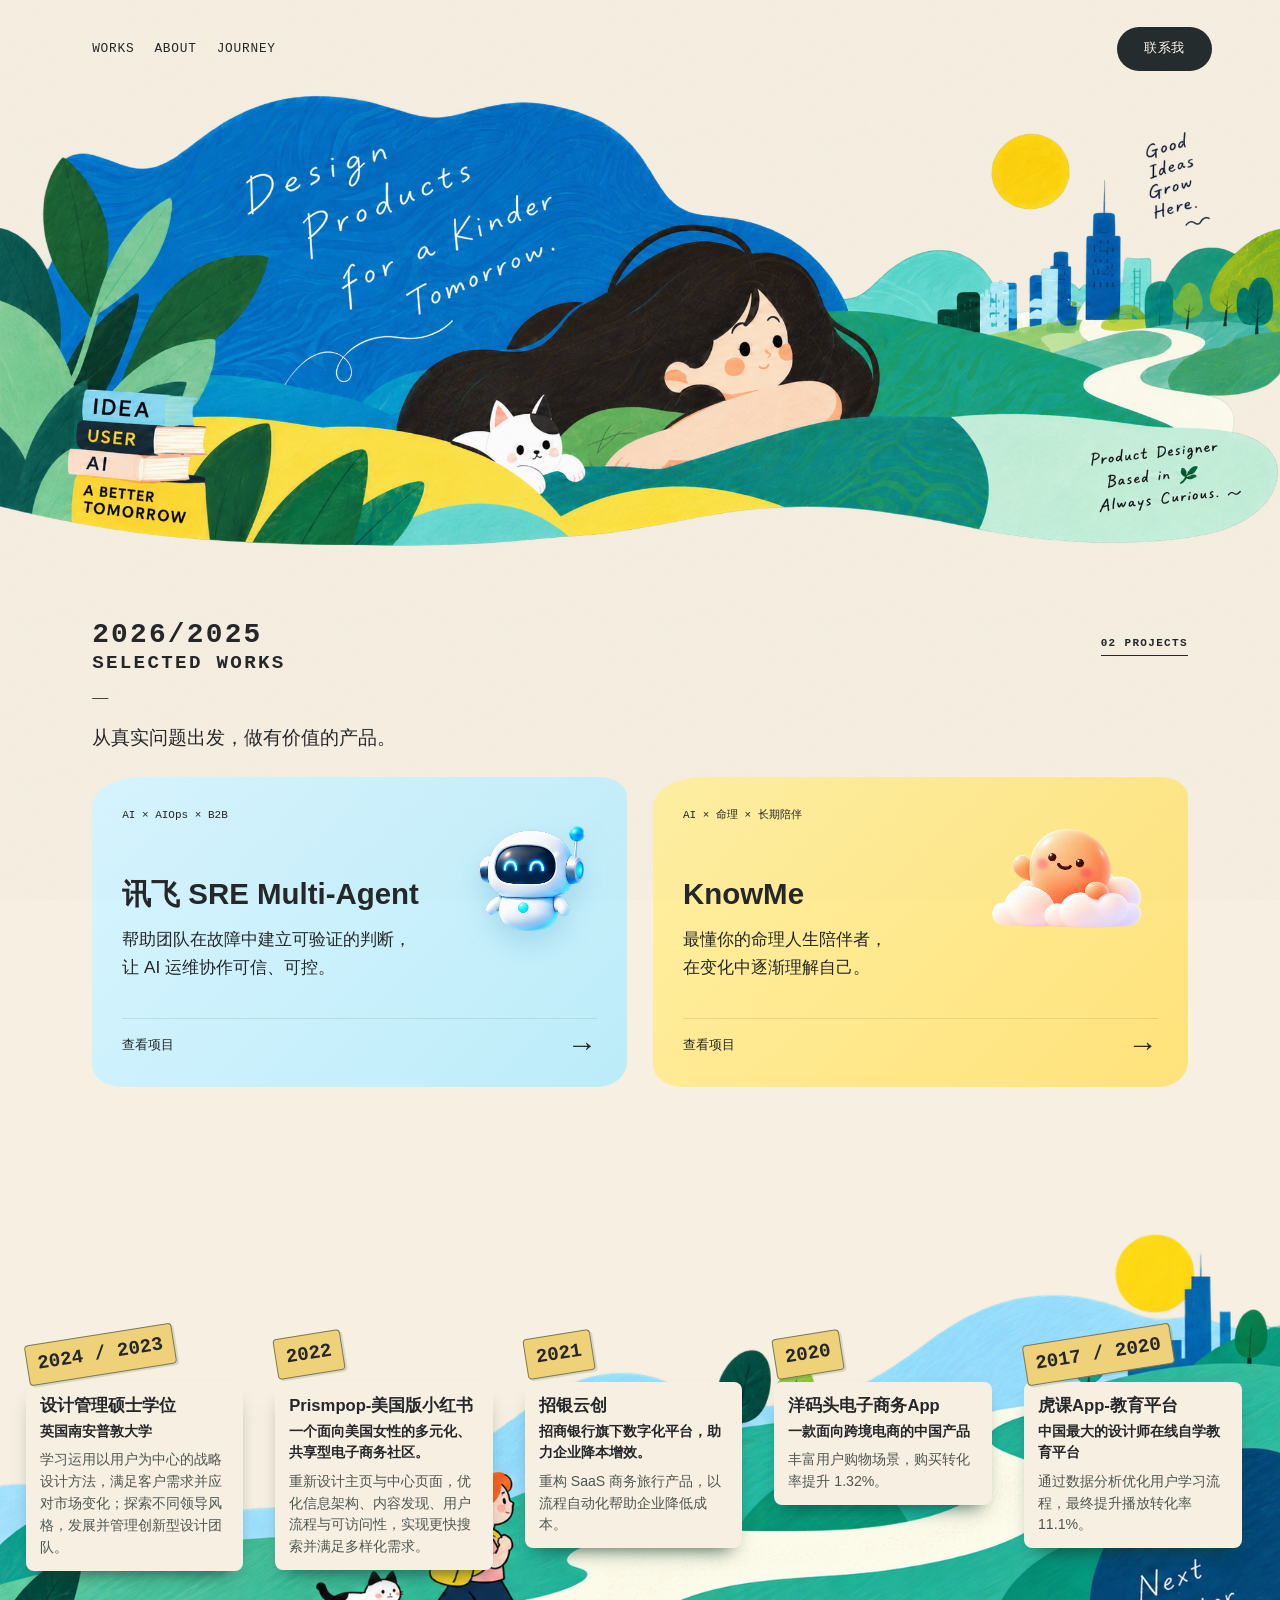
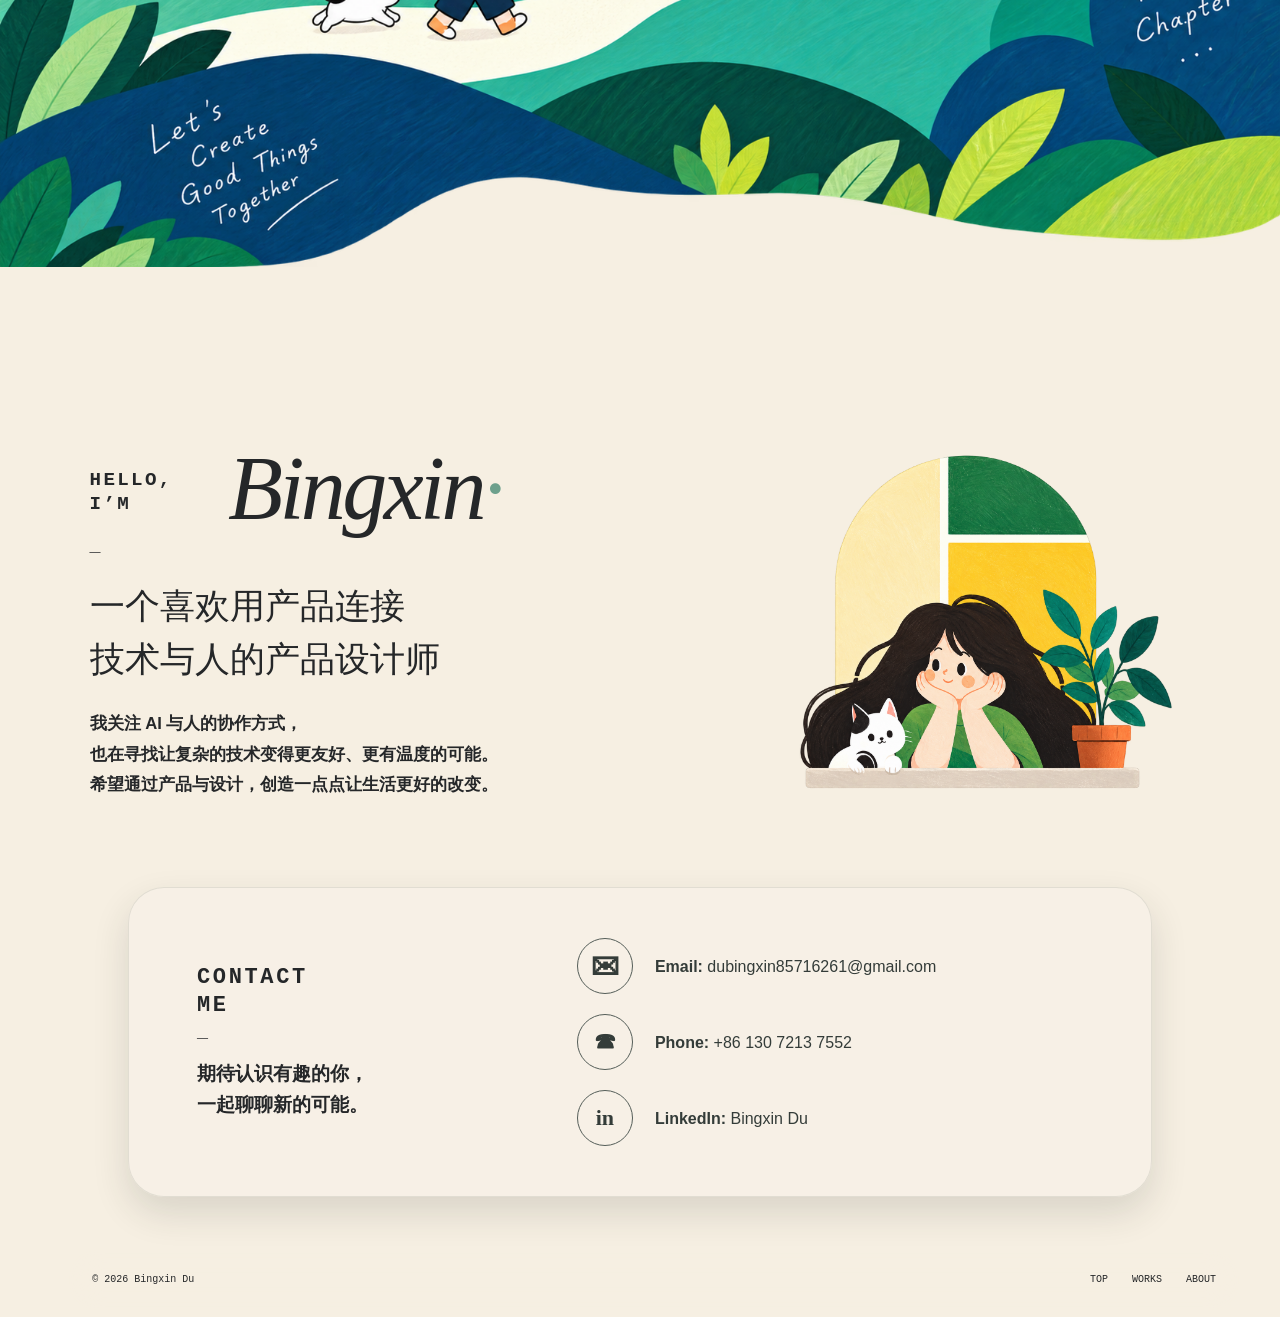
==== index.html @ 1fa74dc4 "Publish Bingxin portfolio" ====
<!doctype html>
<html lang="zh-CN">
<head>
  <meta charset="UTF-8">
  <meta name="viewport" content="width=device-width, initial-scale=1.0">
  <meta name="theme-color" content="#f6efe2">
  <meta name="description" content="AI 产品经理作品集：SRE Multi-Agent 与 KnowMe">
  <title>Bingxin Du · 产品设计作品集</title>
  <link rel="icon" href="./shared/assets/favicon.svg" type="image/svg+xml">
  <link rel="stylesheet" href="./shared/portfolio.css?v=20260916-1">
  <link rel="stylesheet" href="./shared/illustrated.css?v=52">
  <link rel="stylesheet" href="./shared/polish.css?v=1">
</head>
<body>
  <a class="skip-link" href="#works">跳转到作品</a>
  <main class="illustrated-site" id="top">
    <section class="landing-hero" aria-label="Design products for a kinder tomorrow">
      <h1 class="visually-hidden">Bingxin Du · 产品设计作品集</h1>
      <img class="hero-art" src="./shared/assets/yu/01_hero/hero-art-static.png" alt="女孩与猫望向绿色山丘和远方城市，Design Products for a Kinder Tomorrow。" width="2079" height="756" fetchpriority="high">
      <nav class="hero-nav" aria-label="主导航"><a href="#works">WORKS</a><a href="#about">ABOUT</a><a href="#journey">JOURNEY</a><a class="contact-pill" href="#contact">联系我</a></nav>
    </section>
    <section class="works-section" id="works">
      <div class="works-heading"><div><h2 class="section-label"><span class="works-year">2026/2025</span><br>SELECTED WORKS</h2><span class="section-dash">—</span><p>从真实问题出发，做有价值的产品。</p></div><span class="works-count">02 PROJECTS</span></div>
      <div class="work-grid" id="project-list">
        <a class="work-card work-sre" href="./projects/sre-agent/" data-project-open data-project-title="SRE Multi-Agent">
          <img src="./shared/assets/sre-agent-robot-transparent.png" alt="SRE Multi-Agent 机器人伙伴" class="work-robot" width="1254" height="1254" loading="lazy">
          <div class="work-copy"><p class="work-category">AI × AIOps × B2B</p><h3>讯飞 SRE Multi-Agent</h3><p>帮助团队在故障中建立可验证的判断，<br>让 AI 运维协作可信、可控。</p></div><span class="work-link">查看项目 <span>→</span></span>
        </a>
        <a class="work-card work-knowme" href="./projects/knowme/" data-project-open data-project-title="KnowMe">
          <img src="./projects/knowme/assets/knowme-cloud-orange.png" alt="KnowMe 云朵伙伴" class="work-art work-app-icon" width="1254" height="1254" loading="lazy">
          <div class="work-copy"><p class="work-category">AI × 命理 × 长期陪伴</p><h3>KnowMe</h3><p>最懂你的命理人生陪伴者，<br>在变化中逐渐理解自己。</p></div><span class="work-link">查看项目 <span>→</span></span>
        </a>
      </div>
    </section>
    <section class="journey-section" id="journey">
      <h2 class="visually-hidden">职业历程</h2>
      <img class="journey-art" src="./shared/assets/yu-hd/04_journey/journey-scene-next.png" alt="女孩和小狗沿着山间小路，走向远方城市" width="1672" height="941" loading="lazy">
      <div class="journey-stop stop-minus"><h3>2024 / 2023</h3><p><strong class="journey-title">设计管理硕士学位</strong><span class="journey-subtitle">英国南安普敦大学</span><span class="journey-body">学习运用以用户为中心的战略设计方法，满足客户需求并应对市场变化；探索不同领导风格，发展并管理创新型设计团队。</span></p></div>
      <div class="journey-stop stop-zero"><h3>2022</h3><p><strong class="journey-title">Prismpop-美国版小红书</strong><span class="journey-subtitle">一个面向美国女性的多元化、共享型电子商务社区。</span><span class="journey-body">重新设计主页与中心页面，优化信息架构、内容发现、用户流程与可访问性，实现更快搜索并满足多样化需求。</span></p></div>
      <div class="journey-stop stop-one"><h3>2021</h3><p><strong class="journey-title">招银云创</strong><span class="journey-subtitle">招商银行旗下数字化平台，助力企业降本增效。</span><span class="journey-body">重构 SaaS 商务旅行产品，以流程自动化帮助企业降低成本。</span></p></div>
      <div class="journey-stop stop-two"><h3>2020</h3><p><strong class="journey-title">洋码头电子商务App</strong><span class="journey-subtitle">一款面向跨境电商的中国产品</span><span class="journey-body">丰富用户购物场景，购买转化率提升 1.32%。</span></p></div>
      <div class="journey-stop stop-three"><h3>2017 / 2020</h3><p><strong class="journey-title">虎课App-教育平台</strong><span class="journey-subtitle">中国最大的设计师在线自学教育平台</span><span class="journey-body">通过数据分析优化用户学习流程，最终提升播放转化率 11.1%。</span></p></div>
    </section>
    <footer class="contact-section" id="contact">
      <section class="about-section" id="about">
        <div class="about-copy"><p class="section-label">HELLO,<br>I’M <span class="signature">Bingxin<span>·</span></span></p><span class="section-dash">—</span>
        <h2>一个喜欢用产品连接<br>技术与人的产品设计师</h2>
        <p>我关注 AI 与人的协作方式，<br>也在寻找让复杂的技术变得更友好、更有温度的可能。<br>希望通过产品与设计，创造一点点让生活更好的改变。</p></div>
        <img class="about-art" src="./shared/assets/yu-hd/02_about/about-portrait-static.png" alt="窗边的女孩、猫和绿植" width="1363" height="1154" loading="lazy">
      </section>
      <div class="contact-card">
        <div class="contact-copy"><h2 class="section-label">CONTACT<br>ME</h2><span class="section-dash">—</span><p>期待认识有趣的你，<br>一起聊聊新的可能。</p></div>
        <div class="contact-channels">
          <a class="contact-item" href="mailto:dubingxin85716261@gmail.com" aria-label="发送邮件给 Bingxin Du">
            <span class="contact-icon" aria-hidden="true">✉</span><span class="contact-detail"><strong>Email:</strong> dubingxin85716261@gmail.com</span>
          </a>
          <a class="contact-item" href="tel:+8613072137552" aria-label="拨打电话 +86 130 7213 7552">
            <span class="contact-icon" aria-hidden="true">☎</span><span class="contact-detail"><strong>Phone:</strong> +86 130 7213 7552</span>
          </a>
          <a class="contact-item" href="https://www.linkedin.com/in/bingxin-du-aaa209296" target="_blank" rel="noopener noreferrer" aria-label="访问 Bingxin Du 的 LinkedIn">
            <span class="contact-icon" aria-hidden="true">in</span><span class="contact-detail"><strong>LinkedIn:</strong> Bingxin Du</span>
          </a>
        </div>
      </div>
      <div class="footer-bottom"><span>© 2026 Bingxin Du</span><nav aria-label="页脚导航"><a href="#top">TOP</a><a href="#works">WORKS</a><a href="#about">ABOUT</a></nav></div>
    </footer>
  </main>

  <div class="project-modal" id="projectModal" aria-hidden="true">
    <div class="project-modal__backdrop" data-project-close></div>
    <section class="project-modal__panel" role="dialog" aria-modal="true" aria-labelledby="projectModalTitle">
      <div class="project-modal__bar">
        <p id="projectModalTitle">Project Preview</p>
        <a class="project-modal__full" id="projectFullLink" href="./projects/sre-agent/">打开完整案例 ↗</a>
        <button class="project-modal__close" type="button" data-project-close aria-label="关闭项目预览">×</button>
      </div>
      <button class="project-modal__nav project-modal__nav--prev" type="button" data-project-prev aria-label="上一个项目">‹</button>
      <button class="project-modal__nav project-modal__nav--next" type="button" data-project-next aria-label="下一个项目">›</button>
      <iframe class="project-modal__frame" id="projectFrame" title="项目预览"></iframe>
    </section>
  </div>

  <script>
    const modal = document.getElementById("projectModal");
    const panel = modal.querySelector(".project-modal__panel");
    const frame = document.getElementById("projectFrame");
    const modalTitle = document.getElementById("projectModalTitle");
    const projectFullLink = document.getElementById("projectFullLink");
    const pageContent = document.querySelector(".illustrated-site");
    const closeButton = modal.querySelector(".project-modal__close");
    const prevButton = modal.querySelector("[data-project-prev]");
    const nextButton = modal.querySelector("[data-project-next]");
    const openers = Array.from(document.querySelectorAll("[data-project-open]"));
    let lastFocusedProject = null;
    let currentProjectIndex = 0;
    let revealTimer = 0;
    let modalAnimation = null;
    const reducedMotion = window.matchMedia("(prefers-reduced-motion: reduce)");

    function updateProjectNavigation() {
      prevButton.disabled = currentProjectIndex === 0;
      nextButton.disabled = currentProjectIndex === openers.length - 1;
    }

    function loadProject(index) {
      if (index < 0 || index >= openers.length) return;
      currentProjectIndex = index;
      const card = openers[currentProjectIndex];
      const projectUrl = new URL(card.href);
      projectUrl.searchParams.set("embed", "1");
      projectUrl.searchParams.set("v", "20260916-1");
      lastFocusedProject = card;
      modal.dataset.tone = card.classList.contains("work-knowme") ? "knowme" : "sre";
      modalTitle.textContent = card.dataset.projectTitle || "Project Preview";
      frame.title = `${modalTitle.textContent} 案例预览`;
      projectFullLink.href = card.href;
      frame.src = projectUrl.href;
      updateProjectNavigation();
    }

    function getCardToPanelTransform(card) {
      const cardRect = card.getBoundingClientRect();
      const panelRect = panel.getBoundingClientRect();
      return {
        transform: `translate(${cardRect.left - panelRect.left}px, ${cardRect.top - panelRect.top}px) scale(${cardRect.width / panelRect.width}, ${cardRect.height / panelRect.height})`,
        borderRadius: getComputedStyle(card).borderRadius
      };
    }

    async function openProject(event) {
      if (event.button !== 0 || event.metaKey || event.ctrlKey || event.shiftKey || event.altKey || window.matchMedia("(max-width: 700px)").matches) return;
      event.preventDefault();
      const card = event.currentTarget;
      loadProject(openers.indexOf(card));
      modal.setAttribute("aria-hidden", "false");
      document.body.classList.add("project-modal-open");
      pageContent.inert = true;
      modal.classList.add("is-opening");
      modal.classList.remove("is-revealing", "is-closing");

      if (!reducedMotion.matches) {
        await new Promise((resolve) => requestAnimationFrame(() => requestAnimationFrame(resolve)));
        const start = getCardToPanelTransform(card);
        const tint = modal.dataset.tone === "knowme" ? "#ffe77f" : "#c9f1ff";
        modalAnimation = panel.animate([
          { transform: `${start.transform} scale(.98)`, borderRadius: start.borderRadius, backgroundColor: tint, boxShadow: "0 10px 30px rgba(8,12,12,.08)" },
          { transform: "translate(0,0) scale(1)", borderRadius: getComputedStyle(panel).borderRadius, backgroundColor: "#fffdfb", boxShadow: "0 34px 90px rgba(8,12,12,.36)" }
        ], { duration: 520, easing: "cubic-bezier(.22,.8,.2,1)", fill: "both" });
        revealTimer = window.setTimeout(() => modal.classList.add("is-revealing"), 300);
        try { await modalAnimation.finished; } catch (error) { /* interrupted by close */ }
        modalAnimation = null;
      }

      window.clearTimeout(revealTimer);
      modal.classList.add("is-revealing");
      modal.classList.remove("is-opening");
      closeButton.focus();
    }

    async function closeProject() {
      if (modal.getAttribute("aria-hidden") === "true" || modal.classList.contains("is-closing")) return;
      window.clearTimeout(revealTimer);
      if (modalAnimation) modalAnimation.cancel();
      modal.classList.add("is-closing");
      modal.classList.remove("is-revealing");

      if (!reducedMotion.matches && lastFocusedProject) {
        const end = getCardToPanelTransform(lastFocusedProject);
        const tint = modal.dataset.tone === "knowme" ? "#ffe77f" : "#c9f1ff";
        const animation = panel.animate([
          { transform: "translate(0,0) scale(1)", borderRadius: getComputedStyle(panel).borderRadius, backgroundColor: "#fffdfb" },
          { transform: end.transform, borderRadius: end.borderRadius, backgroundColor: tint }
        ], { duration: 420, easing: "cubic-bezier(.4,0,.2,1)", fill: "both" });
        try { await animation.finished; } catch (error) { /* safely finish closing */ }
      }

      modal.setAttribute("aria-hidden", "true");
      document.body.classList.remove("project-modal-open");
      pageContent.inert = false;
      modal.classList.remove("is-opening", "is-revealing", "is-closing");
      frame.removeAttribute("src");
      if (lastFocusedProject) lastFocusedProject.focus();
    }

    async function switchProject(index) {
      if (index < 0 || index >= openers.length) return;
      const direction = index > currentProjectIndex ? 1 : -1;
      modal.dataset.switchDirection = direction;
      if (!reducedMotion.matches) {
        const animation = frame.animate([
          { opacity: 1, transform: "translateX(0)" },
          { opacity: 0, transform: `translateX(${-direction * 22}px)` }
        ], { duration: 150, easing: "cubic-bezier(.23,1,.32,1)", fill: "both" });
        try { await animation.finished; } catch (error) { /* continue switching */ }
      }
      loadProject(index);
    }

    function installProjectScrollGuide(frameDocument) {
      const isKnowMe = frameDocument.location.pathname.includes("/projects/knowme/");
      const frameWindow = frameDocument.defaultView;
      const target = isKnowMe
        ? frameDocument.querySelector("#deck")
        : frameDocument.querySelector(".overview-detail");
      if (!frameWindow || !target) return;

      frameDocument.getElementById("projectScrollGuide")?.remove();
      frameDocument.getElementById("projectScrollGuideStyles")?.remove();

      const style = frameDocument.createElement("style");
      style.id = "projectScrollGuideStyles";
      style.textContent = `
        .project-scroll-guide{
          --guide-accent:${isKnowMe ? "#ff765f" : "#4169f5"};
          --guide-bg:${isKnowMe ? "rgba(255,250,246,.94)" : "rgba(246,250,255,.94)"};
          position:fixed;left:50%;bottom:24px;z-index:9998;
          display:grid;grid-template-columns:minmax(0,1fr) 34px;align-items:center;gap:16px;
          width:min(430px,calc(100vw - 112px));padding:13px 15px 13px 20px;
          border:1px solid color-mix(in srgb,var(--guide-accent) 24%,transparent);
          border-radius:999px;background:var(--guide-bg);color:#1f2a33;
          box-shadow:0 14px 38px rgba(25,31,35,.16);backdrop-filter:blur(14px);
          -webkit-backdrop-filter:blur(14px);cursor:pointer;text-align:left;
          opacity:0;transform:translate(-50%,14px);pointer-events:none;
          transition:opacity .32s ease,transform .42s cubic-bezier(.2,.8,.2,1),box-shadow .2s ease;
          font-family:"Helvetica Neue","PingFang SC","Microsoft YaHei",sans-serif;
        }
        .project-scroll-guide.is-visible{opacity:1;transform:translate(-50%,0);pointer-events:auto}
        .project-scroll-guide.is-hidden{opacity:0;transform:translate(-50%,12px);pointer-events:none}
        .project-scroll-guide:hover{box-shadow:0 18px 44px rgba(25,31,35,.22)}
        .project-scroll-guide:focus-visible{outline:3px solid color-mix(in srgb,var(--guide-accent) 28%,transparent);outline-offset:4px}
        .project-scroll-guide__copy{display:grid;gap:2px;min-width:0}
        .project-scroll-guide__title{font-size:13px;font-weight:750;letter-spacing:.02em}
        .project-scroll-guide__note{overflow:hidden;text-overflow:ellipsis;white-space:nowrap;font-size:10px;line-height:1.35;color:#738096}
        .project-scroll-guide__motion{position:relative;display:grid;place-items:center;width:34px;height:34px;border-radius:50%;background:color-mix(in srgb,var(--guide-accent) 12%,white);color:var(--guide-accent)}
        .project-scroll-guide__motion::before,.project-scroll-guide__motion::after{content:"";position:absolute;width:7px;height:7px;border-right:1.8px solid currentColor;border-bottom:1.8px solid currentColor;transform:rotate(45deg);animation:guide-flow 1.55s ease-in-out infinite}
        .project-scroll-guide__motion::before{top:7px}.project-scroll-guide__motion::after{top:14px;animation-delay:.18s}
        @keyframes guide-flow{0%,100%{opacity:.25;translate:0 -2px}45%{opacity:1}70%{opacity:.45;translate:0 3px}}
        @media(max-width:600px){
          .project-scroll-guide{bottom:16px;width:auto;max-width:calc(100vw - 104px);grid-template-columns:auto 32px;gap:12px;padding:11px 12px 11px 16px}
          .project-scroll-guide__note{display:none}.project-scroll-guide__title{font-size:12px}.project-scroll-guide__motion{width:32px;height:32px}
        }
        @media(prefers-reduced-motion:reduce){
          .project-scroll-guide,.project-scroll-guide__motion::before,.project-scroll-guide__motion::after{animation:none!important;transition:none!important}
        }
      `;

      const guide = frameDocument.createElement("button");
      guide.id = "projectScrollGuide";
      guide.className = "project-scroll-guide";
      guide.type = "button";
      guide.setAttribute("aria-label", "继续向下，查看完整案例");
      guide.innerHTML = `
        <span class="project-scroll-guide__copy">
          <span class="project-scroll-guide__title">继续向下，查看完整案例</span>
          <span class="project-scroll-guide__note">${isKnowMe ? "从用户洞察，到长期陪伴的产品系统" : "从问题定义，到可信、可控的 Agent 设计"}</span>
        </span>
        <span class="project-scroll-guide__motion" aria-hidden="true"></span>
      `;

      frameDocument.head.appendChild(style);
      frameDocument.body.appendChild(guide);

      const syncGuide = () => {
        const nearTop = frameWindow.scrollY < 100;
        guide.classList.toggle("is-visible", nearTop);
        guide.classList.toggle("is-hidden", !nearTop);
      };
      guide.addEventListener("click", () => {
        guide.classList.remove("is-visible");
        guide.classList.add("is-hidden");
        target.scrollIntoView({ behavior: reducedMotion.matches ? "auto" : "smooth", block: "start" });
      });
      frameWindow.addEventListener("scroll", syncGuide, { passive: true });
      frameWindow.setTimeout(syncGuide, reducedMotion.matches ? 0 : 700);
    }

    openers.forEach((card) => card.addEventListener("click", openProject));
    prevButton.addEventListener("click", () => switchProject(currentProjectIndex - 1));
    nextButton.addEventListener("click", () => switchProject(currentProjectIndex + 1));
    frame.addEventListener("load", () => {
      if (!frame.getAttribute("src")) return;
      try {
        const frameDocument = frame.contentDocument;
        frameDocument.addEventListener("keydown", (event) => {
          if (event.key === "Escape") closeProject();
        });
        const isKnowMe = frameDocument.location.pathname.includes("/projects/knowme/");
        const loadedProjectIndex = isKnowMe ? 1 : 0;
        currentProjectIndex = loadedProjectIndex;
        lastFocusedProject = openers[loadedProjectIndex];
        modal.dataset.tone = isKnowMe ? "knowme" : "sre";
        modalTitle.textContent = openers[loadedProjectIndex].dataset.projectTitle || "Project Preview";
        updateProjectNavigation();

        const style = frameDocument.createElement("style");
        style.textContent = ".portfolio-back{display:none!important}";
        frameDocument.head.appendChild(style);
        installProjectScrollGuide(frameDocument);

        const internalNextProject = frameDocument.querySelector(".portfolio-next-project");
        if (internalNextProject) {
          internalNextProject.addEventListener("click", (event) => {
            event.preventDefault();
            switchProject(1);
          });
        }
      } catch (error) {
        frame.dataset.embedStyle = "unavailable";
      }
      if (!reducedMotion.matches && modal.getAttribute("aria-hidden") === "false") {
        const direction = Number(modal.dataset.switchDirection || 0);
        frame.animate([
          { opacity: 0, transform: `translateX(${direction * 22}px)` },
          { opacity: 1, transform: "translateX(0)" }
        ], { duration: 260, easing: "cubic-bezier(.2,.8,.2,1)", fill: "both" });
      }
      delete modal.dataset.switchDirection;
    });
    modal.querySelectorAll("[data-project-close]").forEach((button) => {
      button.addEventListener("click", closeProject);
    });
    document.addEventListener("keydown", (event) => {
      if (modal.getAttribute("aria-hidden") === "true") return;
      if (event.key === "Tab") {
        const focusable = [projectFullLink, closeButton, prevButton, nextButton, frame].filter((element) => !element.disabled);
        if (event.shiftKey && document.activeElement === focusable[0]) { event.preventDefault(); focusable.at(-1).focus(); }
        else if (!event.shiftKey && document.activeElement === focusable.at(-1)) { event.preventDefault(); focusable[0].focus(); }
      }
      if (event.key === "Escape") closeProject();
      if (event.key === "ArrowLeft" && !prevButton.disabled) switchProject(currentProjectIndex - 1);
      if (event.key === "ArrowRight" && !nextButton.disabled) switchProject(currentProjectIndex + 1);
    });
  </script>
</body>
</html>
---- shared/portfolio.css ----
:root {
  --paper: #ecebe6;
  --ink: #111313;
  --line: rgba(17, 19, 19, .16);
  --jade: #9fc3b3;
  --violet: #a28bbd;
}

* { box-sizing: border-box; }
html { scroll-behavior: smooth; }
body {
  margin: 0;
  color: var(--ink);
  background: var(--paper);
  font-family: "Helvetica Neue", "PingFang SC", "Noto Sans CJK SC", sans-serif;
}
a { color: inherit; text-decoration: none; }

.portfolio-nav,
footer {
  max-width: 1500px;
  margin: 0 auto;
  padding: 22px 32px;
  display: flex;
  justify-content: space-between;
  align-items: center;
  border-bottom: 1px solid var(--line);
  font: 600 11px/1.2 ui-monospace, SFMono-Regular, Menlo, monospace;
  letter-spacing: .12em;
}
.portfolio-mark { font: 800 24px/1 Arial, sans-serif; letter-spacing: -.08em; }

main { max-width: 1500px; margin: 0 auto; padding: 0 32px 32px; }
.portfolio-hero { padding: clamp(70px, 10vw, 150px) 0 70px; }
.kicker { margin: 0 0 28px; font: 650 11px/1.2 ui-monospace, monospace; letter-spacing: .16em; }
.portfolio-hero h1 {
  margin: 0;
  max-width: 1050px;
  font-size: clamp(42px, 6.3vw, 96px);
  line-height: 1.22;
  letter-spacing: 0;
  font-weight: 620;
}
.hero-emphasis {
  display: inline-block;
  position: relative;
  white-space: nowrap;
}
.hero-emphasis-ai::after {
  content: "";
  position: absolute;
  left: .02em;
  right: .02em;
  bottom: .06em;
  height: .12em;
  background: rgba(65, 105, 245, .18);
  z-index: -1;
}
.hero-emphasis-understand { color: #4169f5; }
.hero-emphasis-trust { color: #ff765f; }
.hero-note { max-width: 660px; margin: 44px 0 0; font-size: 16px; line-height: 1.8; color: #484c4b; }

.project-grid { display: grid; grid-template-columns: repeat(2, minmax(0, 1fr)); gap: 14px; }
.project-card {
  min-height: min(720px, 70vw);
  padding: 24px;
  display: flex;
  position: relative;
  overflow: hidden;
  flex-direction: column;
  border-radius: 18px;
  transition: transform .45s cubic-bezier(.2,.8,.2,1), box-shadow .45s ease;
}
.project-card:hover { transform: translateY(-7px); box-shadow: 0 22px 60px rgba(8, 12, 12, .15); }
.card-top { display: flex; justify-content: space-between; font: 600 10px/1.2 ui-monospace, monospace; letter-spacing: .11em; position: relative; z-index: 2; }
.card-copy { margin-top: auto; position: relative; z-index: 2; max-width: 590px; }
.card-copy p { font-size: 12px; margin: 0 0 15px; letter-spacing: .1em; }
.card-copy h2 { margin: 0; font-size: clamp(40px, 5vw, 76px); line-height: .94; letter-spacing: -.055em; font-weight: 620; }
.card-copy h3 { margin: 22px 0 0; max-width: 430px; font-size: 16px; line-height: 1.65; font-weight: 450; opacity: .75; }
.card-action { margin-top: 54px; display: flex; justify-content: space-between; align-items: center; border-top: 1px solid currentColor; padding-top: 16px; font-size: 13px; position: relative; z-index: 2; }
.card-action b { font-size: 24px; font-weight: 400; transition: transform .3s ease; }
.project-card:hover .card-action b { transform: translate(4px, -4px); }

.sre-card {
  color: #111827;
  background-color: #f3f6fb;
  background-image:
    linear-gradient(rgba(65, 105, 245, .085) 1px, transparent 1px),
    linear-gradient(90deg, rgba(65, 105, 245, .085) 1px, transparent 1px);
  background-size: 44px 44px;
  border: 1px solid rgba(65, 105, 245, .12);
}
.sre-card .card-top,
.sre-card .card-copy p { color: #4169f5; }
.sre-card .card-copy h2 { color: #111827; }
.sre-card .card-copy h3 { color: #4e5c73; opacity: 1; }
.sre-preview {
  position: absolute;
  top: 15%;
  right: -8%;
  width: 72%;
  height: 39%;
  margin: 0;
  padding: 10px;
  overflow: hidden;
  border: 1px solid #d7dfed;
  border-radius: 20px;
  background: #fff;
  box-shadow: 0 18px 45px rgba(38, 67, 118, .14);
  transform: rotate(-1.2deg);
  transition: transform .55s cubic-bezier(.2,.8,.2,1), box-shadow .55s ease;
}
.sre-preview img {
  width: 100%;
  height: 100%;
  display: block;
  object-fit: cover;
  object-position: top left;
  border-radius: 12px;
}
.sre-card:hover .sre-preview {
  transform: rotate(0) translate(-10px, -4px);
  box-shadow: 0 26px 55px rgba(38, 67, 118, .2);
}
.sre-card .card-action { border-color: rgba(65, 105, 245, .45); }

.knowme-card { background: #191c3a; color: #f6f0e7; }
.knowme-card::before { content: ""; position: absolute; inset: 0; background: radial-gradient(circle at 50% 28%, rgba(181,155,225,.36), transparent 31%), radial-gradient(circle at 28% 18%, rgba(159,195,179,.16), transparent 24%); }
.life-orbit { position: absolute; width: 390px; height: 390px; top: 11%; left: 50%; display: grid; place-items: center; transform: translateX(-50%); }
.orbit { position: absolute; border: 1px solid rgba(246,240,231,.25); border-radius: 50%; inset: 0; transition: transform 1.2s cubic-bezier(.2,.8,.2,1), border-color .45s ease; }
.orbit-b { inset: 48px; border-color: rgba(159,195,179,.42); }
.knowme-card:hover .orbit-a { transform: scale(1.04); border-color: rgba(246,240,231,.42); }.knowme-card:hover .orbit-b { transform: scale(.94); border-color: rgba(216,196,235,.65); }
.life-orbit::before, .life-orbit::after { content: ""; position: absolute; background: rgba(246,240,231,.25); }
.life-orbit::before { width: 1px; height: 100%; left: 50%; }.life-orbit::after { height: 1px; width: 100%; top: 50%; }
.knowme-orbit-icon { position: relative; z-index: 2; width: 58%; max-width: 240px; height: auto; object-fit: contain; filter: drop-shadow(0 22px 30px rgba(13,9,35,.34)); transform: translate(-10px, -8px); transition: transform .55s cubic-bezier(.2,.8,.2,1), filter .55s ease; }
.knowme-card:hover .knowme-orbit-icon { transform: translate(-10px, -14px) scale(1.035); filter: drop-shadow(0 28px 38px rgba(13,9,35,.42)); }
.star { position: absolute; width: 8px; height: 8px; border-radius: 50%; background: var(--jade); box-shadow: 0 0 20px var(--jade); }
.star-a { top: 11%; left: 26%; }.star-b { right: 3%; top: 52%; background: #d8c4eb; }.star-c { bottom: 14%; left: 28%; width: 5px; height: 5px; }

footer { border-top: 1px solid var(--line); border-bottom: 0; margin-top: 56px; }

.project-modal-open { overflow: hidden; }
.project-modal {
  position: fixed;
  inset: 0;
  z-index: 50;
  display: grid;
  place-items: center;
  padding: 2vh 1vw;
  opacity: 1;
  pointer-events: auto;
  transition: opacity .22s ease;
}
.project-modal[aria-hidden="true"] {
  opacity: 0;
  pointer-events: none;
}
.project-modal__backdrop {
  position: absolute;
  inset: 0;
  background: rgba(17, 19, 19, .46);
  backdrop-filter: blur(12px);
  -webkit-backdrop-filter: blur(12px);
  opacity: 1;
  transition: opacity .32s ease, backdrop-filter .32s ease;
}
.project-modal__panel {
  position: relative;
  z-index: 1;
  width: min(98vw, 1780px);
  height: 96dvh;
  overflow: hidden;
  border: 1px solid rgba(255, 255, 255, .52);
  border-radius: 22px;
  background: #fffdfb;
  box-shadow: 0 34px 90px rgba(8, 12, 12, .36);
  transform: translateY(0) scale(1);
  transform-origin: top left;
  will-change: transform, border-radius, background-color;
}
.project-modal.is-opening .project-modal__bar,
.project-modal.is-opening .project-modal__frame,
.project-modal.is-opening .project-modal__nav { opacity:0; }
.project-modal.is-opening.is-revealing .project-modal__bar,
.project-modal.is-opening.is-revealing .project-modal__frame,
.project-modal.is-opening.is-revealing .project-modal__nav { opacity:1; }
.project-modal.is-closing .project-modal__bar,
.project-modal.is-closing .project-modal__frame,
.project-modal.is-closing .project-modal__nav { opacity:0; transition-duration:.14s; }
.project-modal.is-closing .project-modal__backdrop { opacity:0; backdrop-filter:blur(0); -webkit-backdrop-filter:blur(0); }
.project-modal__bar {
  height: 52px;
  padding: 0 12px 0 22px;
  display: flex;
  align-items: center;
  justify-content: space-between;
  gap: 18px;
  border-bottom: 1px solid var(--line);
  background: rgba(255, 253, 251, .94);
  transition: opacity .22s ease;
}
.project-modal__bar p {
  margin: 0;
  font: 700 11px/1.2 ui-monospace, SFMono-Regular, Menlo, monospace;
  letter-spacing: .13em;
  text-transform: uppercase;
  color: #484c4b;
}
.project-modal__close {
  width: 36px;
  height: 36px;
  display: grid;
  place-items: center;
  border: 1px solid var(--line);
  border-radius: 50%;
  background: #fff;
  color: var(--ink);
  cursor: pointer;
  font: 400 24px/1 Arial, sans-serif;
  transition: transform .18s ease, border-color .18s ease, box-shadow .18s ease;
}
.project-modal__close:hover {
  transform: translateY(-1px);
  border-color: rgba(255, 118, 95, .44);
  box-shadow: 0 8px 20px rgba(8, 12, 12, .12);
}
.project-modal__close:focus-visible {
  outline: 3px solid rgba(65, 105, 245, .24);
  outline-offset: 3px;
}
.project-modal__nav {
  position: absolute;
  z-index: 2;
  top: 50%;
  width: 48px;
  height: 64px;
  display: grid;
  place-items: center;
  border: 1px solid rgba(255, 255, 255, .58);
  border-radius: 999px;
  background: rgba(255, 253, 251, .9);
  color: var(--ink);
  cursor: pointer;
  font: 300 40px/1 Arial, sans-serif;
  box-shadow: 0 14px 32px rgba(8, 12, 12, .18);
  transform: translateY(-50%);
  transition: transform .18s ease, box-shadow .18s ease, border-color .18s ease, opacity .22s ease;
}
.project-modal__nav:hover {
  transform: translateY(-50%) scale(1.04);
  border-color: rgba(65, 105, 245, .24);
  box-shadow: 0 18px 38px rgba(8, 12, 12, .24);
}
.project-modal__nav:disabled,
.project-modal__nav:disabled:hover {
  transform: translateY(-50%);
  border-color: rgba(31, 42, 51, .1);
  background: rgba(242, 241, 238, .72);
  color: rgba(31, 42, 51, .25);
  box-shadow: none;
  cursor: not-allowed;
}
.project-modal__nav:focus-visible {
  outline: 3px solid rgba(65, 105, 245, .24);
  outline-offset: 3px;
}
.project-modal__nav--prev { left: 16px; }
.project-modal__nav--next { right: 16px; }
.project-modal__frame {
  display: block;
  width: 100%;
  height: calc(100% - 52px);
  border: 0;
  background: #fffdfb;
  transition: opacity .22s ease;
}

@media (max-width: 800px) {
  .portfolio-nav, footer { padding: 18px; }
  main { padding: 0 14px 14px; }
  .portfolio-hero { padding: 70px 4px 48px; }
  .portfolio-hero h1 { font-size: clamp(40px, 12vw, 62px); }
  .hero-note { margin-top: 30px; }
  .project-grid { grid-template-columns: 1fr; }
  .project-card { min-height: 660px; padding: 20px; }
  .sre-preview { top: 16%; right: -13%; width: 84%; height: 35%; }
  .life-orbit { width: 300px; height: 300px; }
  .knowme-orbit-icon { width: 80%; max-width: 240px; }
  .project-modal { padding: 0; }
  .project-modal__panel { width: 100vw; height: 100dvh; border: 0; border-radius: 0; }
  .project-modal__bar { height: 50px; padding-left: 16px; }
  .project-modal__nav { top: 50%; width: 38px; height: 54px; font-size: 32px; }
  .project-modal__nav--prev { left: 8px; }
  .project-modal__nav--next { right: 8px; }
  .project-modal__frame { height: calc(100% - 50px); }
  footer { margin-top: 30px; align-items: flex-start; gap: 12px; flex-direction: column; }
}

@media (prefers-reduced-motion: reduce) {
  * { scroll-behavior: auto !important; transition: none !important; }
  .project-modal__panel { transform:none !important; }
}
---- shared/illustrated.css ----
:root{--paper:#f6efe2;--ink:#252729;--line:#78856830}
body{background:var(--paper);font-family:"Songti SC","STSong",serif}
body::after{content:"";position:fixed;inset:0;pointer-events:none;background-image:url("data:image/svg+xml,%3Csvg xmlns='http://www.w3.org/2000/svg' width='160' height='160'%3E%3Cfilter id='n'%3E%3CfeTurbulence type='fractalNoise' baseFrequency='.8' numOctaves='3' stitchTiles='stitch'/%3E%3C/filter%3E%3Cpath fill='%23837657' filter='url(%23n)' opacity='.5' d='M0 0h160v160H0z'/%3E%3C/svg%3E");opacity:.12;mix-blend-mode:multiply;z-index:60}
.illustrated-site{width:100%;max-width:none;padding:0;margin:0;overflow:hidden}
.landing-hero{position:relative;width:100%;padding-top:clamp(66px,7vw,118px)}
.hero-art{display:block;width:100%;height:auto}
.hero-nav{position:absolute;top:clamp(18px,2.1vw,34px);left:7.2%;right:5.3%;display:flex;align-items:center;justify-content:flex-start;gap:20px;font:500 clamp(10px,1vw,13px)/1.3 ui-monospace,monospace;letter-spacing:.06em}
.hero-nav a{padding:9px 0}.hero-nav .contact-pill{background:#252c2d;color:#fffaf0;border-radius:30px;padding:13px 27px;margin-left:auto}
.hero-nav button.contact-pill{border:0;font:inherit;white-space:nowrap;opacity:1}
.hero-nav a{position:relative;transition:color .2s ease}
.hero-nav a::after{content:"";position:absolute;left:0;right:0;bottom:3px;height:1px;background:#357672;transform:scaleX(0);transform-origin:left;transition:transform .25s ease}
.hero-nav a:hover::after,.hero-nav a:focus-visible::after{transform:scaleX(1)}
.hero-nav a:hover{color:#357672}
.section-label{font:600 clamp(13px,1.5vw,20px)/1.3 ui-monospace,monospace;letter-spacing:.12em;margin:0}
.section-dash{display:block;margin:12px 0 18px}
.about-section{padding:12px 7.2% 65px;display:grid;grid-template-columns:1.12fr 1fr;gap:35px;align-items:center}
.about-copy .section-label{position:relative;min-height:85px;padding-top:20px}
.signature{position:absolute;left:23%;top:0;font:italic 90px/.9 "Snell Roundhand","Brush Script MT",cursive;font-weight:400;letter-spacing:-.04em}.signature span{color:#6da08c}
.about-copy h1{font-family:"Helvetica Neue","PingFang SC","Microsoft YaHei",sans-serif;font-size:clamp(23px,2.7vw,36px);font-weight:500;line-height:1.55;margin:22px 0}
.about-copy>p:last-child{font-family:"Helvetica Neue","PingFang SC","Microsoft YaHei",sans-serif;font-size:clamp(13px,1.3vw,17px);line-height:1.85;margin:0}
.about-art{display:block;width:100%;height:auto;aspect-ratio:1363/1154;object-fit:contain;mix-blend-mode:normal;transform:scaleX(-1)}
.works-section{position:relative;background:var(--paper);padding:64px 7.2% 60px;border-radius:45% 55% 0 0 / 5% 8% 0 0}
.works-heading{display:flex;justify-content:space-between;align-items:flex-start;margin-bottom:24px}
.works-year{display:inline-block;font-size:1.45em;line-height:1.15;letter-spacing:.08em}
.works-heading p{font-family:"Helvetica Neue","PingFang SC","Microsoft YaHei",sans-serif;font-size:clamp(13px,1.5vw,20px);line-height:1.5;margin:0;white-space:nowrap}
.works-heading>a{font:10px/1.5 ui-monospace,monospace;text-decoration:underline;text-underline-offset:3px;padding-top:16px}.works-heading>a span{font-size:23px;margin-left:14px}
.work-grid{display:grid;grid-template-columns:1fr 1fr;gap:26px}
.work-card{position:relative;min-height:310px;display:flex;flex-direction:column;justify-content:flex-end;padding:30px;overflow:hidden;border-radius:50px 28px 30px 30px / 30px 20px 25px 22px;transition:transform .3s,box-shadow .3s}
.work-sre{background:linear-gradient(135deg,#d8f5ff 0%,#bcecf9 100%)}
.work-robot{position:absolute;right:18px;top:18px;z-index:0;width:38%;max-width:160px;height:auto;aspect-ratio:1;object-fit:contain;filter:drop-shadow(0 13px 13px rgba(24,128,180,.18));transition:transform .3s ease}
.work-knowme{background:linear-gradient(135deg,#fff0a3 0%,#ffe27a 100%)}
.work-art{position:absolute;right:10px;top:9px;width:44%;max-height:190px;object-fit:contain;mix-blend-mode:multiply}
.work-art{mask-image:linear-gradient(to right,transparent,#000 8%,#000 96%,transparent),linear-gradient(to bottom,#000 85%,transparent);mask-composite:intersect}
.work-knowme .work-app-icon{mask-image:none;mix-blend-mode:normal;object-fit:contain;width:38%;height:auto;aspect-ratio:1;max-height:160px;top:18px;right:18px;transform:scaleX(-1)!important;transform-origin:center;transition:transform 220ms cubic-bezier(.23,1,.32,1),filter 220ms ease}
@media(hover:hover) and (pointer:fine){.work-sre:hover .work-robot{transform:translateY(-5px) rotate(2deg)}.work-knowme:hover .work-app-icon{transform:translateY(-5px) scaleX(-1) scale(1.055) rotate(-2deg)!important;filter:drop-shadow(0 13px 14px rgba(226,139,48,.2))}}
.work-copy{position:static;z-index:1;padding-top:0}.work-category{position:absolute;left:30px;top:30px;z-index:2;font:11px/1.5 ui-monospace,monospace;margin:0;max-width:55%}
.work-copy h3{font:700 clamp(22px,2.3vw,30px)/1.25 "Helvetica Neue","PingFang SC",sans-serif;margin:0 0 12px}
.work-copy>p:last-child{font-family:"Helvetica Neue","PingFang SC","Microsoft YaHei",sans-serif;font-size:clamp(13px,1.35vw,18px);line-height:1.65;margin:0}
.work-link{border-top:1px solid #78856830;margin-top:36px;padding-top:14px;display:flex;justify-content:space-between;align-items:center;font-family:"Helvetica Neue","PingFang SC","Microsoft YaHei",sans-serif;font-size:13px}.work-link span{font:30px/.8 "Helvetica Neue",Arial,sans-serif}
.work-card:hover{transform:translateY(-5px) rotate(-.4deg);box-shadow:0 12px 24px #4d624315}
.journey-section{position:relative;aspect-ratio:1672/941;background:var(--paper)}
.journey-art{display:block;width:100%;height:auto;aspect-ratio:1672/941;object-fit:contain}
.journey-heading{position:absolute;left:5%;top:1%;width:clamp(440px,48vw,620px);display:grid;grid-template-columns:auto minmax(36px,1fr) auto;align-items:center;gap:18px;padding:22px 24px;background:#f6efe2;border-radius:20px;box-shadow:0 8px 18px -12px rgba(18,57,47,.28)}
.journey-heading>.section-dash{margin:0;justify-self:center}
.journey-heading p{font-family:"Helvetica Neue","PingFang SC","Microsoft YaHei",sans-serif;font-size:clamp(12px,1.4vw,18px);line-height:1.6;margin:0}
.journey-stop{position:absolute;z-index:1}.journey-stop h3{display:inline-block;background:#efd179;border:1px solid #7c7855;border-radius:4px;padding:7px 10px;font:700 clamp(12px,1.5vw,20px)/1.3 ui-monospace,monospace;margin:0;transform:rotate(-9deg);box-shadow:2px 2px 0 #56745e30}
.journey-stop p{font-family:"Helvetica Neue","PingFang SC","Microsoft YaHei",sans-serif;font-size:clamp(11px,1.3vw,17px);line-height:1.6;background:#f6efe2;padding:12px 14px;margin:7px 0 0;border-radius:8px;box-shadow:0 12px 18px -11px rgba(18,57,47,.82)}.journey-stop .journey-title{display:block;font-size:1em;font-weight:700;line-height:1.45}.journey-stop .journey-subtitle{display:block;margin-top:3px;font-size:.78em;font-weight:700;line-height:1.5}.journey-stop .journey-body{display:block;margin-top:7px;font-size:.78em;font-weight:400;line-height:1.55;color:#4f5753}
.stop-minus{left:2%;top:26%;width:17%}.stop-zero{left:21.5%;top:26%;width:17%}.stop-one{left:41%;top:26%;width:17%}.stop-two{left:60.5%;top:26%;width:17%}.stop-three{left:80%;top:26%;width:17%}
.contact-section{position:relative;display:block;max-width:none;min-height:1050px;padding:0;margin:0;border:0;letter-spacing:0;font-family:"Songti SC","STSong",serif;background:var(--paper)}
.contact-card{position:absolute;left:50%;top:auto;bottom:120px;z-index:2;display:grid;grid-template-columns:minmax(150px,.8fr) minmax(280px,1.4fr);align-items:center;gap:clamp(36px,4.5vw,72px);width:min(960px,86%);padding:38px 50px;transform:translateX(-50%);background:rgba(247,241,230,.94);border:1px solid rgba(78,87,80,.13);border-radius:30px;box-shadow:0 16px 36px rgba(45,52,46,.14)}.contact-copy{position:static;width:auto}.contact-copy p{font-family:"Helvetica Neue","PingFang SC","Microsoft YaHei",sans-serif;font-size:clamp(14px,1.35vw,19px);line-height:1.65;margin:0}.contact-copy .section-dash{margin:10px 0 14px}
.contact-section .about-section{position:absolute;left:7.2%;right:7.2%;top:17%;z-index:1;padding:0;grid-template-columns:minmax(0,1fr) minmax(230px,.85fr);gap:36px}
.contact-section .about-art{max-width:380px;justify-self:end}
.contact-channels{position:static;display:grid;gap:16px;padding:0;border:0}.contact-item{display:grid;grid-template-columns:50px minmax(0,1fr);gap:16px;align-items:center;color:#343c39;text-decoration:none}.contact-icon{display:grid;place-items:center;width:48px;height:48px;background:transparent;border:1px solid #555e59;border-radius:50%;font:bold 19px/1 Georgia,serif;color:#343c39;transition:background-color .2s ease,color .2s ease,transform .2s ease}.contact-item:first-child .contact-icon{font-size:25px}.contact-detail{font:clamp(12px,1.05vw,15px)/1.45 "Helvetica Neue","PingFang SC",sans-serif;overflow-wrap:anywhere}.contact-detail strong{font-weight:700}.contact-item:hover .contact-icon{background:#343c39;color:#e0e5d1;transform:translateY(-2px)}
@media(min-width:1200px){.contact-card{width:min(1100px,80%);padding:50px 68px;grid-template-columns:minmax(230px,.8fr) minmax(460px,1.35fr);gap:80px;border-radius:36px}.contact-copy .section-label{font-size:22px}.contact-copy p{font-size:19px}.contact-channels{gap:20px}.contact-item{grid-template-columns:58px minmax(0,1fr);gap:20px}.contact-icon{width:56px;height:56px;font-size:22px}.contact-item:first-child .contact-icon{font-size:28px}.contact-detail{font-size:16px}.contact-section .about-section{left:50%;right:auto;width:min(1380px,86%);transform:translateX(-50%);grid-template-columns:minmax(520px,650px) minmax(340px,460px);justify-content:center;gap:clamp(60px,6vw,105px)}.contact-section .about-art{width:100%;max-width:430px;justify-self:center}}
.footer-bottom{position:absolute;bottom:30px;left:7.2%;right:5%;display:flex;justify-content:space-between;font:10px/1.4 ui-monospace,monospace;background:var(--paper);border-radius:5px;box-shadow:0 0 15px 10px var(--paper)}.footer-bottom nav{display:flex;gap:24px}
a:focus-visible,summary:focus-visible{outline:2px solid #357672;outline-offset:5px}
.project-modal[aria-hidden="true"]{visibility:hidden}.project-modal__panel{font-family:"Helvetica Neue","PingFang SC",sans-serif}
@media(max-width:600px){
 .landing-hero{padding-top:66px}.hero-nav{left:7%;right:4%;gap:9px;font-size:9px;top:18px}.hero-nav .contact-pill{padding:8px 12px}
 .about-section{padding:25px 7% 40px;gap:18px;grid-template-columns:1fr}.about-copy{max-width:100%}.about-copy h1{font-size:26px}.about-copy>p:last-child{font-size:14px}.about-art{width:58%;justify-self:end;margin-top:-10px}.signature{font-size:86px;left:95px}
 .works-section{padding:45px 6% 35px}.work-grid{grid-template-columns:1fr;gap:22px}.work-card{min-height:285px;padding:26px}.work-art{width:42%;max-height:170px}.work-robot,.work-knowme .work-app-icon{right:18px;top:18px;width:38%;max-width:160px}.work-copy{padding-top:0}.work-copy h3{font-size:27px}.work-copy>p:last-child{font-size:15px}.work-category{left:26px;top:26px;font-size:10px}
 .journey-section{aspect-ratio:auto;min-height:760px;padding:38px 7% 30px;display:grid;grid-template-columns:1fr 1fr;gap:20px;align-content:start;background:var(--paper)}.journey-art{position:absolute;inset:auto 0 0;height:auto;min-height:290px;object-fit:cover;object-position:center bottom}
 .journey-stop{position:relative;left:auto;top:auto;width:auto}.journey-stop h3{font-size:14px}.journey-stop p{font-size:13px;box-shadow:0 10px 16px -11px rgba(18,57,47,.82);background:#f6efe2eb}.stop-minus{grid-column:1;grid-row:1}.stop-zero{grid-column:2;grid-row:1}.stop-one{grid-column:1;grid-row:2}.stop-two{grid-column:2;grid-row:2}.stop-three{grid-column:1/-1;grid-row:3}
 .contact-section{min-height:1180px;background:var(--paper)}.contact-card{left:7%;right:7%;top:760px;bottom:auto;width:auto;padding:24px;transform:none;grid-template-columns:1fr;gap:22px;border-radius:22px}.contact-copy p{font-size:14px}.contact-section .about-section{left:7%;right:7%;top:90px;grid-template-columns:1fr;gap:12px}.contact-section .about-art{width:58%;max-width:240px;justify-self:end;margin-top:-8px}.contact-channels{gap:10px}.contact-item{grid-template-columns:38px minmax(0,1fr);gap:9px}.contact-icon{width:36px;height:36px;font-size:14px}.contact-item:first-child .contact-icon{font-size:19px}.contact-detail{font-size:10px}.footer-bottom{bottom:15px;font-size:8px;gap:12px}.footer-bottom nav{gap:12px}
}
@media(prefers-reduced-motion:reduce){html{scroll-behavior:auto}*,*::before,*::after{transition:none!important;animation:none!important}}
---- shared/polish.css ----
:root {
  --focus: #256c65;
  --ease-out: cubic-bezier(.23, 1, .32, 1);
}

html { scroll-padding-top: 72px; }
body { -webkit-tap-highlight-color: rgba(37, 108, 101, .15); }
a, button { touch-action: manipulation; }

.visually-hidden {
  position: absolute;
  width: 1px;
  height: 1px;
  padding: 0;
  margin: -1px;
  overflow: hidden;
  clip: rect(0, 0, 0, 0);
  white-space: nowrap;
  border: 0;
}

.skip-link {
  position: fixed;
  top: 10px;
  left: 10px;
  z-index: 100;
  padding: 12px 16px;
  border-radius: 12px;
  background: #252c2d;
  color: #fff;
  font: 600 14px/1.2 "Helvetica Neue", "PingFang SC", sans-serif;
  transform: translateY(-150%);
}
.skip-link:focus-visible { transform: translateY(0); outline: 3px solid #f4c943; outline-offset: 3px; }

.hero-nav .contact-pill {
  display: inline-flex;
  align-items: center;
  justify-content: center;
  min-height: 44px;
  transition: background-color 180ms ease, transform 180ms var(--ease-out);
}
.hero-nav .contact-pill::after { display: none; }
.hero-nav .contact-pill:hover,
.hero-nav .contact-pill:focus-visible { background: #275e55; color: #fff; }
.hero-nav .contact-pill:active { transform: scale(.97); }

.works-count {
  display: inline-block;
  margin-top: 17px;
  padding-bottom: 5px;
  border-bottom: 1px solid currentColor;
  font: 600 11px/1.3 ui-monospace, SFMono-Regular, Menlo, monospace;
  letter-spacing: .12em;
  white-space: nowrap;
}
.work-grid { grid-template-columns: repeat(2, minmax(0, 1fr)); }
.work-card { min-width: 0; }
.work-card:focus-visible {
  outline: 3px solid var(--focus);
  outline-offset: 5px;
  transform: translateY(-3px);
}
.work-card:active { transform: scale(.99); }
.contact-item:focus-visible .contact-icon { background: #343c39; color: #e0e5d1; }

.journey-stop .journey-subtitle,
.journey-stop .journey-body { font-size: .85em; }

.about-copy h2 {
  margin: 22px 0;
  font: 500 clamp(23px, 2.7vw, 36px)/1.55 "Helvetica Neue", "PingFang SC", "Microsoft YaHei", sans-serif;
  text-wrap: balance;
}

.project-modal__bar p { margin-right: auto; }
.project-modal__full {
  flex-shrink: 0;
  padding: 8px 10px;
  border-radius: 8px;
  color: #275e55;
  font: 600 12px/1.2 "Helvetica Neue", "PingFang SC", sans-serif;
  transition: background-color 180ms ease;
}
.project-modal__full:hover,
.project-modal__full:focus-visible { background: #e5f2eb; }
.project-modal__full:focus-visible { outline: 2px solid var(--focus); outline-offset: 2px; }

@media (hover: none) {
  .work-card:hover { transform: none; box-shadow: none; }
  .contact-item:hover .contact-icon { background: transparent; color: #343c39; transform: none; }
}

@media (min-width: 601px) and (max-width: 900px) {
  .journey-section {
    display: grid;
    grid-template-columns: repeat(2, minmax(0, 1fr));
    align-content: start;
    gap: 20px;
    min-height: 0;
    aspect-ratio: auto;
    padding: 50px 7% clamp(350px, 56vw, 440px);
  }
  .journey-art {
    position: absolute;
    left: 0;
    bottom: 0;
    width: 100%;
    height: auto;
    min-height: 0;
  }
  .journey-stop { position: relative; left: auto; top: auto; width: auto; }
  .journey-stop h3 { font-size: 16px; }
  .journey-stop p { min-height: 155px; padding: 16px; font-size: 15px; }
  .journey-stop .journey-subtitle,
  .journey-stop .journey-body { font-size: 13px; }
  .stop-three { grid-column: 1 / -1; width: min(100%, 350px); justify-self: center; }
  .contact-section { min-height: 910px; }
  .contact-section .about-section { top: 12%; }
  .contact-card { bottom: 95px; }
}

@media (max-width: 600px) {
  .landing-hero { padding-top: 68px; }
  .hero-nav { left: 6%; right: 6%; top: 14px; gap: 10px; font-size: 10px; }
  .hero-nav a:not(.contact-pill) { display: inline-flex; align-items: center; min-height: 44px; }
  .hero-nav .contact-pill { min-height: 38px; padding: 8px 13px; font-size: 11px; }

  .works-section { padding: 42px 6% 52px; }
  .works-heading { position: relative; display: block; margin-bottom: 26px; }
  .works-heading p { max-width: none; white-space: normal; }
  .works-count { position: absolute; top: 0; right: 0; margin-top: 5px; font-size: 10px; }
  .work-grid { grid-template-columns: minmax(0, 1fr); }
  .work-card { min-height: 350px; }
  .work-robot,
  .work-knowme .work-app-icon { width: 34%; max-width: 120px; }
  .work-copy h3 { font-size: clamp(23px, 6.6vw, 28px); line-height: 1.23; overflow-wrap: anywhere; }

  .journey-section {
    display: flex;
    flex-direction: column;
    gap: 14px;
    min-height: 0;
    padding: 44px 6% 242px;
  }
  .journey-stop {
    display: grid;
    grid-template-columns: 106px minmax(0, 1fr);
    align-items: start;
    gap: 12px;
    width: 100%;
    grid-column: auto;
    grid-row: auto;
  }
  .journey-stop h3 {
    width: fit-content;
    max-width: 100%;
    padding: 8px 9px;
    font-size: 12px;
    line-height: 1.2;
    transform: rotate(-5deg);
  }
  .journey-stop p {
    margin: 0;
    padding: 14px 15px;
    font-size: 14px;
    line-height: 1.55;
  }
  .journey-stop .journey-title { font-size: 14px; }
  .journey-stop .journey-subtitle,
  .journey-stop .journey-body { font-size: 12px; line-height: 1.55; }
  .journey-art { left: 0; right: 0; bottom: 0; width: 100%; min-height: 0; }

  .contact-section {
    display: flex;
    flex-direction: column;
    min-height: 0;
    padding: 72px 6% 22px;
  }
  .contact-section .about-section {
    position: static;
    display: grid;
    grid-template-columns: minmax(0, 1fr);
    gap: 16px;
    padding: 0;
  }
  .about-copy .section-label { min-height: 0; padding-top: 0; }
  .signature {
    position: static;
    display: inline-block;
    margin-left: 8px;
    font-size: clamp(54px, 17vw, 68px);
    line-height: .9;
    vertical-align: -.16em;
  }
  .about-copy h2 { font-size: clamp(23px, 6.6vw, 28px); line-height: 1.45; }
  .about-copy > p:last-child { font-size: 14px; line-height: 1.8; }
  .contact-section .about-art { width: 66%; max-width: 260px; margin-top: 2px; }
  .contact-card {
    position: static;
    display: grid;
    grid-template-columns: minmax(0, 1fr);
    width: 100%;
    margin: 48px 0 0;
    padding: 25px;
    transform: none;
  }
  .contact-copy p { font-size: 15px; }
  .contact-channels { gap: 13px; }
  .contact-item { grid-template-columns: 40px minmax(0, 1fr); gap: 11px; min-height: 44px; }
  .contact-icon { width: 40px; height: 40px; }
  .contact-detail { font-size: 12px; line-height: 1.5; }
  .footer-bottom {
    position: static;
    display: flex;
    align-items: flex-start;
    width: 100%;
    margin-top: 52px;
    padding: 0;
    gap: 18px;
    font-size: 10px;
    box-shadow: none;
  }
}

@media (prefers-reduced-motion: reduce) {
  .skip-link { transition: none; }
}
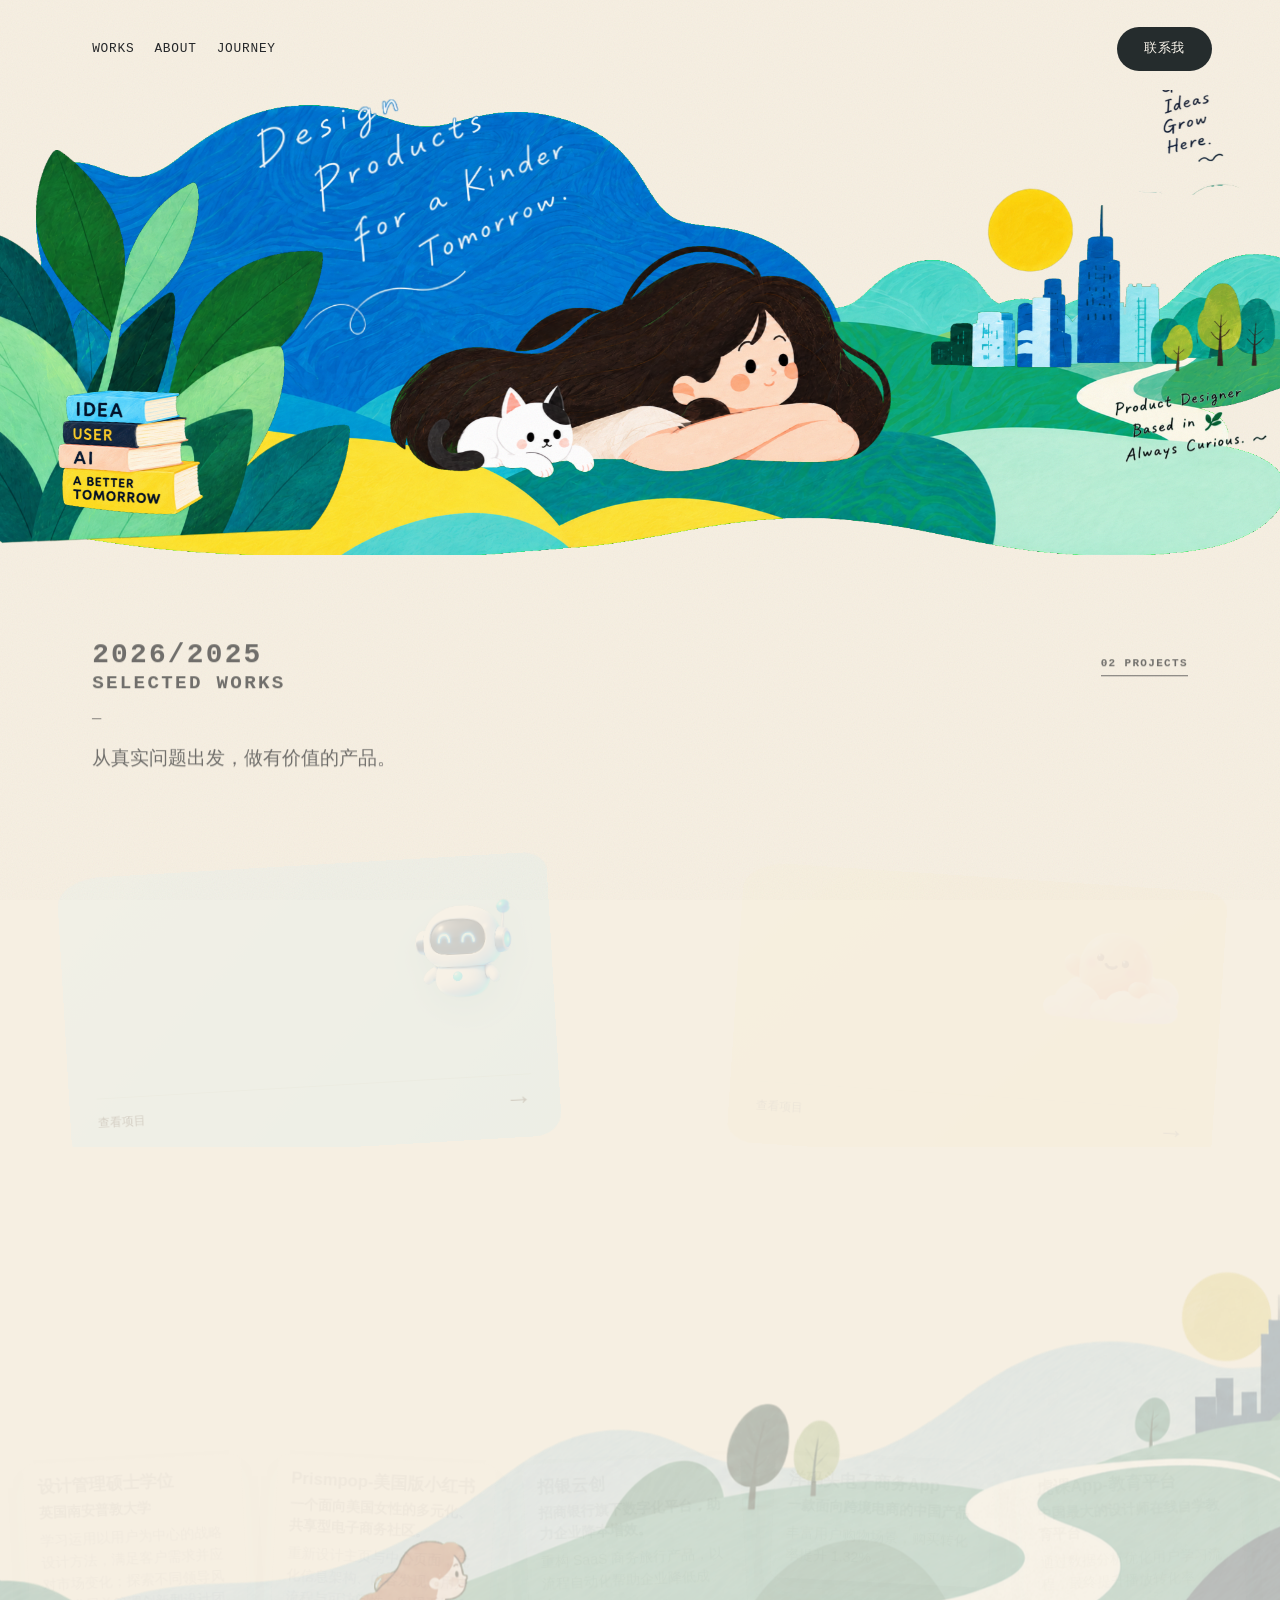
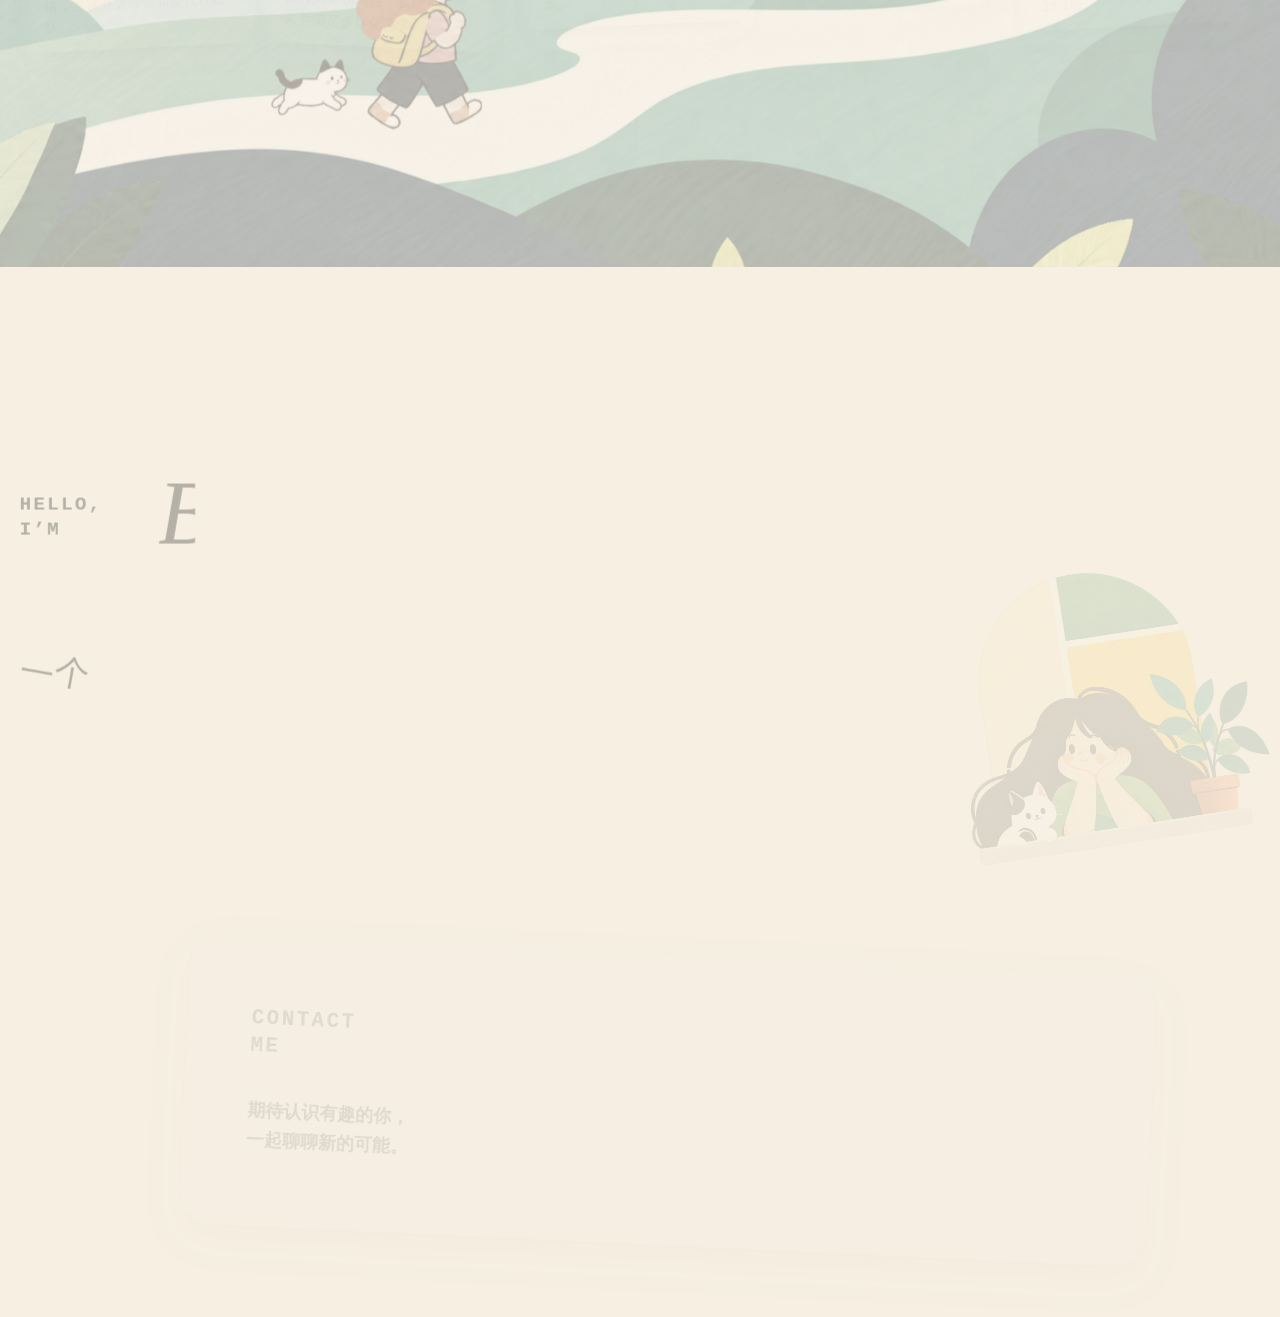
==== commit 6e68d0ed: "Publish updated KnowMe positioning and portfolio" ====
--- a/index.html
+++ b/index.html
@@ -10,13 +10,27 @@
   <link rel="stylesheet" href="./shared/portfolio.css?v=20260916-1">
   <link rel="stylesheet" href="./shared/illustrated.css?v=52">
   <link rel="stylesheet" href="./shared/polish.css?v=1">
+  <link rel="stylesheet" href="./shared/hero-layers.css?v=3">
+  <link rel="stylesheet" href="./shared/site-motion.css?v=4">
+  <link rel="stylesheet" href="./shared/pointer-fx.css?v=3">
+  <link rel="stylesheet" href="./shared/journey-layers.css?v=2">
 </head>
 <body>
   <a class="skip-link" href="#works">跳转到作品</a>
   <main class="illustrated-site" id="top">
     <section class="landing-hero" aria-label="Design products for a kinder tomorrow">
       <h1 class="visually-hidden">Bingxin Du · 产品设计作品集</h1>
-      <img class="hero-art" src="./shared/assets/yu/01_hero/hero-art-static.png" alt="女孩与猫望向绿色山丘和远方城市，Design Products for a Kinder Tomorrow。" width="2079" height="756" fetchpriority="high">
+      <div class="hero-stage" role="img" aria-label="女孩与猫望向绿色山丘和远方城市，Design Products for a Kinder Tomorrow。">
+        <span class="hl hl-terrain" style="left:0.000%;top:0.000%;width:100.000%"><img src="./shared/assets/hero-layers/final/05-background-terrain.png" alt="" width="2079" height="756" decoding="async"></span>
+        <span class="hl hl-sun" style="left:77.393%;top:8.466%;width:6.445%"><img src="./shared/assets/hero-layers/sun.png" alt="" width="134" height="133" decoding="async"></span>
+        <span class="hl hl-city" style="left:73.593%;top:20.238%;width:25.974%"><img src="./shared/assets/hero-layers/final/04-city-trees.png" alt="" width="540" height="262" decoding="async"></span>
+        <span class="hl hl-leaves" style="left:0.000%;top:17.593%;width:30.784%"><img src="./shared/assets/hero-layers/final/02-left-leaves.png" alt="" width="640" height="617" decoding="async"></span>
+        <span class="hl hl-girl" style="left:30.784%;top:34.921%;width:38.480%"><img src="./shared/assets/hero-layers/final/01-girl-cat.png" alt="" width="800" height="371" decoding="async"></span>
+        <span class="hl hl-books" style="left:5.676%;top:72.487%;width:11.111%"><img src="./shared/assets/hero-layers/final/03-books.png" alt="" width="231" height="207" decoding="async"></span>
+        <span class="hl hl-title" style="left:19.144%;top:12.434%;width:24.242%"><img src="./shared/assets/hero-layers/title.png" alt="" width="504" height="383" decoding="async"></span>
+        <span class="hl hl-note-ideas" style="left:87.927%;top:4.762%;width:8.177%"><img src="./shared/assets/hero-layers/note_ideas.png" alt="" width="170" height="239" decoding="async"></span>
+        <span class="hl hl-note-designer" style="left:85.137%;top:70.767%;width:14.863%"><img src="./shared/assets/hero-layers/note_designer.png?v=2" alt="" width="309" height="180" decoding="async"></span>
+      </div>
       <nav class="hero-nav" aria-label="主导航"><a href="#works">WORKS</a><a href="#about">ABOUT</a><a href="#journey">JOURNEY</a><a class="contact-pill" href="#contact">联系我</a></nav>
     </section>
     <section class="works-section" id="works">
@@ -34,7 +48,13 @@
     </section>
     <section class="journey-section" id="journey">
       <h2 class="visually-hidden">职业历程</h2>
-      <img class="journey-art" src="./shared/assets/yu-hd/04_journey/journey-scene-next.png" alt="女孩和小狗沿着山间小路，走向远方城市" width="1672" height="941" loading="lazy">
+      <div class="journey-art journey-stage" role="img" aria-label="女孩和小猫沿着山间小路，走向远方城市">
+        <span class="jl jl-bg"><img src="./shared/assets/journey-layers/final/03-background.png" alt="" width="1672" height="941" loading="lazy" decoding="async"></span>
+        <span class="jl jl-girl" style="left:26.495%;top:45.165%;width:14.713%"><img src="./shared/assets/journey-layers/final/01-girl-cat.png" alt="" width="246" height="220" loading="lazy" decoding="async"></span>
+        <span class="jl jl-leaves"><img src="./shared/assets/journey-layers/final/02-foreground-leaves.png" alt="" width="1672" height="941" loading="lazy" decoding="async"></span>
+        <span class="jl jl-text-left" style="left:11.722%;top:76.514%;width:14.833%"><img src="./shared/assets/journey-layers/final/text_left.png?v=2" alt="" width="248" height="175" loading="lazy" decoding="async"></span>
+        <span class="jl jl-text-right" style="left:88.696%;top:56.961%;width:7.835%"><img src="./shared/assets/journey-layers/final/text_right.png" alt="" width="131" height="139" loading="lazy" decoding="async"></span>
+      </div>
       <div class="journey-stop stop-minus"><h3>2024 / 2023</h3><p><strong class="journey-title">设计管理硕士学位</strong><span class="journey-subtitle">英国南安普敦大学</span><span class="journey-body">学习运用以用户为中心的战略设计方法，满足客户需求并应对市场变化；探索不同领导风格，发展并管理创新型设计团队。</span></p></div>
       <div class="journey-stop stop-zero"><h3>2022</h3><p><strong class="journey-title">Prismpop-美国版小红书</strong><span class="journey-subtitle">一个面向美国女性的多元化、共享型电子商务社区。</span><span class="journey-body">重新设计主页与中心页面，优化信息架构、内容发现、用户流程与可访问性，实现更快搜索并满足多样化需求。</span></p></div>
       <div class="journey-stop stop-one"><h3>2021</h3><p><strong class="journey-title">招银云创</strong><span class="journey-subtitle">招商银行旗下数字化平台，助力企业降本增效。</span><span class="journey-body">重构 SaaS 商务旅行产品，以流程自动化帮助企业降低成本。</span></p></div>
@@ -331,5 +351,9 @@
       if (event.key === "ArrowRight" && !nextButton.disabled) switchProject(currentProjectIndex + 1);
     });
   </script>
+  <script src="./shared/hero-layers.js?v=2" defer></script>
+  <script src="./shared/site-motion.js?v=4" defer></script>
+  <script src="./shared/pointer-fx.js?v=5" defer></script>
+  <script src="./shared/journey-layers.js?v=1" defer></script>
 </body>
 </html>
--- a/shared/hero-layers.css
+++ b/shared/hero-layers.css
@@ -0,0 +1,73 @@
+/* Layered hero: each .hl is positioned in % of the 2079×756 artboard. */
+.hero-stage{position:relative;width:100%;aspect-ratio:2079/756;overflow:hidden}
+.hl{position:absolute;display:block;pointer-events:none;will-change:transform}
+.hl img{display:block;width:100%;height:auto}
+.hl-terrain{inset:0}
+
+/* Motion vars set by JS each frame (already smoothed):
+   --px/--py pointer in [-1,1], --sp scroll progress 0 (top) → 1 (hero scrolled away).
+   Per layer: --d pointer depth, --sy px of lift per unit scroll (relative to hero height via --hh),
+   --sx sideways, --ss extra scale, --sr rotation. */
+.hl{
+  --d:0;--sy:0;--sx:0;--ss:0;--sr:0;
+  transform:
+    translate3d(calc(var(--px,0)*var(--d)*1px + var(--sp,0)*var(--sx)*var(--hw,1px)),
+                calc(var(--py,0)*var(--d)*1px + var(--sp,0)*var(--sy)*var(--hh,1px)),0)
+    scale(calc(1 + var(--sp,0)*var(--ss)))
+    rotate(calc(var(--sp,0)*var(--sr)*1deg));
+}
+.hl-terrain{--d:-4;--sy:.12;--ss:.06}
+.hl-city{--d:-7;--sy:.22;--ss:.18;--sx:-.02}
+.hl-sun{--d:-10;--sy:.55;--ss:.5}
+.hl-leaves{--d:10;--sy:-.18;--sx:-.22;--sr:-14;--ss:.15}
+.hl-girl{--d:5;--sy:-.04;--ss:.08}
+.hl-books{--d:12;--sy:-.35;--sx:-.06;--sr:-18}
+.hl-title{--d:3;--sy:-.45;--sx:.05;--sr:-4}
+.hl-note-ideas{--d:-6;--sy:-.6;--sx:.06;--sr:12}
+.hl-note-designer{--d:6;--sy:-.5;--sx:.1;--sr:-10}
+/* Title and notes dissolve as they fly off; sun warms as it sets. */
+.hero-ready .hl-title,.hero-ready .hl-note-ideas,.hero-ready .hl-note-designer{opacity:calc(1 - var(--sp,0)*1.6);filter:blur(calc(var(--sp,0)*6px))}
+.hero-ready .hl-sun{filter:saturate(calc(1 + var(--sp,0)*.8)) hue-rotate(calc(var(--sp,0)*-22deg)) drop-shadow(0 0 calc(var(--sp,0)*40px) rgba(255,180,60,.75))}
+.hero-ready .hl-terrain{filter:brightness(calc(1 - var(--sp,0)*.12))}
+
+/* Idle loops, on the inner img so they compose with parallax. */
+.hero-in-view .hl-sun img{animation:hl-float 7s ease-in-out infinite}
+.hero-in-view .hl-leaves img{transform-origin:40% 100%;animation:hl-sway 6s ease-in-out infinite}
+.hero-in-view .hl-girl img{transform-origin:50% 100%;animation:hl-breathe 5s ease-in-out infinite}
+.hero-in-view .hl-city img{animation:hl-drift 14s ease-in-out infinite}
+.hero-in-view .hl-note-ideas img{transform-origin:50% 0;animation:hl-swing 8s ease-in-out infinite}
+.hero-in-view .hl-sun img,.hero-in-view .hl-leaves img,.hero-in-view .hl-girl img,.hero-in-view .hl-city img,.hero-in-view .hl-note-ideas img{animation-play-state:running}
+.landing-hero:not(.hero-in-view) .hl img{animation-play-state:paused}
+
+@keyframes hl-float{50%{transform:translateY(-6%)}}
+@keyframes hl-sway{0%,100%{transform:rotate(-1.2deg)}50%{transform:rotate(1.4deg) skewX(-.6deg)}}
+@keyframes hl-breathe{50%{transform:scaleY(1.012)}}
+@keyframes hl-drift{50%{transform:translateX(-1.2%)}}
+@keyframes hl-swing{0%,100%{transform:rotate(-1.5deg)}50%{transform:rotate(1.5deg)}}
+
+/* Entrance: layers start hidden only once JS confirms it will run the intro. */
+.hero-pending .hl:not(.hl-terrain){opacity:0}
+.hero-enter .hl{animation:hl-rise .9s cubic-bezier(.2,.8,.2,1) both}
+.hero-enter .hl-city{animation-delay:.1s}
+.hero-enter .hl-leaves{animation-name:hl-from-left;animation-delay:.15s}
+.hero-enter .hl-girl{animation-delay:.3s}
+.hero-enter .hl-books{animation-name:hl-pop;animation-delay:.5s}
+.hero-enter .hl-sun{animation-name:hl-pop;animation-delay:.45s}
+.hero-enter .hl-title{animation:none}
+.hero-enter .hl-title img{clip-path:inset(0 100% 0 0);animation:hl-write 2.2s cubic-bezier(.45,.05,.35,1) .7s forwards}
+.hero-enter .hl-note-ideas{animation-name:hl-fade-rot;animation-delay:1.8s}
+.hero-enter .hl-note-designer{animation-name:hl-fade-rot;animation-delay:2.1s}
+.hero-enter .hl-terrain{animation-name:hl-fade;animation-duration:.6s}
+
+@keyframes hl-rise{from{opacity:0;translate:0 6%}to{opacity:1;translate:0 0}}
+@keyframes hl-from-left{from{opacity:0;translate:-8% 4%;rotate:-4deg}to{opacity:1;translate:0 0;rotate:0deg}}
+@keyframes hl-pop{0%{opacity:0;scale:.6}70%{opacity:1;scale:1.06}100%{opacity:1;scale:1}}
+@keyframes hl-fade-rot{from{opacity:0;rotate:-6deg;translate:0 8%}to{opacity:1;rotate:0deg;translate:0 0}}
+@keyframes hl-fade{from{opacity:0}to{opacity:1}}
+/* Title strokes run diagonally top-left → bottom-right, so a sweeping wipe reads as writing. */
+@keyframes hl-write{to{clip-path:inset(0 0 0 0)}}
+
+@media (prefers-reduced-motion:reduce){
+  .hl,.hl img{animation:none!important;transition:none!important;transform:none!important}
+  .hero-pending .hl{opacity:1}
+}
--- a/shared/site-motion.css
+++ b/shared/site-motion.css
@@ -0,0 +1,99 @@
+/* Scroll-scrubbed motion for sections below the hero, same idea as the hero layers.
+   JS sets on each [data-reveal] element:
+     --k   0 → 1 as it scrolls into view, back to 0 as it scrolls out (smoothed)
+     --dir 1 while it sits in the lower half of the viewport, -1 in the upper half,
+           so things rise in from below and drift up and away on exit.
+   Only the individual translate/scale/rotate properties are used, never `transform`,
+   so existing transforms (contact card centering, tag tilt, hover lifts) keep working. */
+.motion-on [data-reveal]{
+  --k:0;--dir:1;--ik:calc(1 - var(--k));
+  opacity:var(--k);
+  translate:0 calc(var(--ik)*56px*var(--dir));
+  will-change:opacity,translate;
+}
+
+/* Works heading: rises, dash draws out after it. */
+.motion-on .works-heading .section-dash{display:inline-block;transform-origin:left;scale:clamp(0,calc((var(--k) - .35)/.5),1) 1}
+
+/* Work cards: rise, tilt outward, scale up; neighbours swing from opposite sides. */
+.motion-on [data-reveal="card"]{
+  translate:calc(var(--ik)*var(--side,1)*60px) calc(var(--ik)*90px*var(--dir));
+  rotate:calc(var(--ik)*var(--side,1)*4deg);
+  scale:calc(.9 + var(--k)*.1);
+}
+.motion-on [data-reveal="card"] .work-category,
+.motion-on [data-reveal="card"] .work-copy{--l:clamp(0,calc((var(--k) - .4)/.45),1);opacity:var(--l);translate:0 calc((1 - var(--l))*18px)}
+
+/* Journey illustration: settles from a zoom, colour comes up as it centres. */
+.motion-on [data-reveal="zoom"]{
+  opacity:calc(.25 + var(--k)*.75);
+  translate:0 calc(var(--ik)*70px*var(--dir));
+  scale:calc(1.1 - var(--k)*.1);
+  filter:saturate(calc(.4 + var(--k)*.6));
+}
+
+/* Journey stops: drop in, tag stamps down a beat later. */
+.motion-on [data-reveal="stop"]{translate:0 calc(var(--ik)*80px*var(--dir));rotate:calc(var(--ik)*var(--side,1)*3deg)}
+.motion-on [data-reveal="stop"] h3{--l:clamp(0,calc((var(--k) - .25)/.5),1);opacity:var(--l);scale:calc(1.7 - var(--l)*.7)}
+
+/* About copy: slides from the left; signature writes, heading pops per character, lines unblur. */
+.motion-on [data-reveal="left"]{opacity:min(1,calc(var(--k)*2.5));translate:calc(var(--ik)*-80px) calc(var(--ik)*30px*var(--dir))}
+.motion-on .signature{--l:clamp(0,calc((var(--k) - .05)/.55),1);clip-path:inset(0 calc((1 - var(--l))*100%) -20% 0)}
+.motion-on .about-copy .section-dash{display:inline-block;transform-origin:left;scale:clamp(0,calc((var(--k) - .3)/.4),1) 1}
+.motion-on .about-copy h2 .ch{
+  --l:clamp(0,calc((var(--k) - .15 - var(--c)*.022)/.35),1);
+  display:inline-block;opacity:var(--l);
+  translate:0 calc((1 - var(--l))*.7em*var(--dir));rotate:calc((1 - var(--l))*10deg);
+}
+.motion-on .about-copy > p:last-child .ln{
+  --l:clamp(0,calc((var(--k) - .45 - var(--c)*.12)/.3),1);
+  display:inline-block;opacity:var(--l);
+  translate:0 calc((1 - var(--l))*16px*var(--dir));filter:blur(calc((1 - var(--l))*5px));
+}
+
+/* About portrait: swings in from the lower right. */
+.motion-on [data-reveal="swing"]{
+  translate:calc(var(--ik)*140px) calc(var(--ik)*90px*var(--dir));
+  rotate:calc(var(--ik)*-10deg);
+  scale:calc(.8 + var(--k)*.2);
+}
+
+/* Contact card: rises and un-tilts; icons pop and details slide in one after another. */
+.motion-on [data-reveal="contact"]{translate:0 calc(var(--ik)*90px*var(--dir));rotate:calc(var(--ik)*3deg*var(--dir));scale:calc(.94 + var(--k)*.06)}
+.motion-on .contact-copy .section-dash{display:inline-block;transform-origin:left;scale:clamp(0,calc((var(--k) - .3)/.4),1) 1}
+.motion-on .contact-item{--l:clamp(0,calc((var(--k) - .3 - var(--c)*.12)/.3),1)}
+.motion-on .contact-icon{scale:var(--l)}
+.motion-on .contact-detail{opacity:var(--l);translate:calc((1 - var(--l))*40px) 0}
+
+/* Work card interactions: pointer tilt + spotlight + mascot parallax. JS sets --rx/--ry and --mx/--my. */
+.work-card{transform-style:preserve-3d;--rx:0deg;--ry:0deg;--lift:0px}
+@media(hover:hover) and (pointer:fine){
+  .work-card{transform:perspective(900px) rotateX(var(--rx)) rotateY(var(--ry)) translateY(var(--lift));transition:transform .5s var(--ease-out,ease),box-shadow .4s ease}
+  .work-card.is-tilting{transition:transform .12s linear,box-shadow .4s ease}
+  .work-card:hover{--lift:-6px;transform:perspective(900px) rotateX(var(--rx)) rotateY(var(--ry)) translateY(var(--lift));box-shadow:0 22px 40px -14px #4d624340}
+  .work-card::after{content:"";position:absolute;inset:0;border-radius:inherit;pointer-events:none;opacity:0;transition:opacity .35s ease;
+    background:radial-gradient(420px circle at var(--mx,50%) var(--my,50%),rgba(255,255,255,.55),transparent 45%)}
+  .work-card:hover::after{opacity:1}
+  .work-card .work-robot,.work-card .work-app-icon{translate:calc(var(--ry)*-1.6) calc(var(--rx)*1.6)}
+  .work-link span{display:inline-block;transition:translate .35s var(--ease-out,ease)}
+  .work-card:hover .work-link span{translate:8px 0}
+
+  .journey-stop p{transition:box-shadow .35s ease,transform .35s var(--ease-out,ease)}
+  .journey-stop:hover p{transform:translateY(-6px);box-shadow:0 22px 26px -14px rgba(18,57,47,.7)}
+  .journey-stop h3{transition:rotate .3s ease}
+  .journey-stop:hover h3{rotate:6deg}
+
+  .contact-icon{transition:background-color .2s ease,color .2s ease,transform .4s cubic-bezier(.3,1.6,.5,1)}
+  .contact-item:hover .contact-icon{background:#343c39;color:#e0e5d1;transform:scale(1.12) rotate(-10deg)}
+  .contact-detail{transition:transform .3s var(--ease-out,ease)}
+  .contact-item:hover .contact-detail{transform:translateX(4px)}
+}
+/* Mascots bob gently. */
+.motion-on .work-robot{animation:sm-bob 4.8s ease-in-out infinite}
+.motion-on .work-app-icon{animation:sm-bob 5.6s ease-in-out .6s infinite}
+@keyframes sm-bob{50%{margin-top:-8px}}
+
+/* Scroll progress bar along the top edge. */
+.scroll-progress{position:fixed;left:0;top:0;z-index:50;height:3px;width:100%;transform-origin:left;scale:var(--sp-page,0) 1;background:linear-gradient(90deg,#357672,#efd179,#ff9b6a);pointer-events:none}
+
+@media(prefers-reduced-motion:reduce){.scroll-progress{display:none}}
--- a/shared/pointer-fx.css
+++ b/shared/pointer-fx.css
@@ -0,0 +1,57 @@
+/* Pointer effects (fine pointers only; JS adds .pfx-on to <html>).
+   Uses `transform` on elements whose scroll motion uses the individual translate/scale/rotate
+   properties, so the two stack instead of overwriting each other. */
+
+/* Cursor follower: a soft ring that trails the native cursor and grows over interactive things. */
+.pfx-ring{position:fixed;left:0;top:0;z-index:70;width:34px;height:34px;margin:-17px 0 0 -17px;border:1.5px solid #357672;border-radius:50%;pointer-events:none;
+  translate:var(--cx,-100px) var(--cy,-100px);scale:var(--cs,1);opacity:0;
+  transition:scale .35s cubic-bezier(.3,1.5,.5,1),opacity .3s ease,background-color .3s ease,border-color .3s ease}
+.pfx-ring.is-on{opacity:.55}
+.pfx-ring.is-link{--cs:1.8;background:rgba(53,118,114,.1);border-color:transparent}
+.pfx-ring.is-down{--cs:.7}
+.pfx-ring.is-text{--cs:.45;background:#357672}
+
+/* Magnetic targets follow the cursor a little. JS sets --tx/--ty. */
+.pfx-on .pfx-mag{translate:var(--tx,0) var(--ty,0);transition:translate .45s cubic-bezier(.2,.8,.2,1)}
+.pfx-on .pfx-mag.is-pulling{transition:translate .12s linear}
+
+/* Journey illustration and about portrait lean toward the cursor. JS sets --px/--py in [-1,1]. */
+.pfx-on .journey-art{transform:translate3d(calc(var(--px,0)*-14px),calc(var(--py,0)*-10px),0);transition:transform .8s cubic-bezier(.2,.7,.2,1)}
+.pfx-on .journey-stop{transform:translate3d(calc(var(--px,0)*8px),calc(var(--py,0)*6px),0);transition:transform .8s cubic-bezier(.2,.7,.2,1)}
+/* about-art is mirrored in illustrated.css, so keep scaleX(-1) in the chain. */
+.pfx-on .about-art{transform:perspective(900px) rotateY(calc(var(--px,0)*10deg)) rotateX(calc(var(--py,0)*-8deg)) scaleX(-1);transition:transform .7s cubic-bezier(.2,.7,.2,1)}
+.pfx-on .about-copy h2 .ch{transition:color .3s ease}
+.pfx-on .about-copy h2 .ch:hover{color:#357672}
+
+/* Signature re-inks on hover. */
+.pfx-on .signature > span{display:inline-block;transition:rotate .5s cubic-bezier(.3,1.6,.5,1),color .3s ease}
+.pfx-on .about-copy .section-label:hover .signature > span{rotate:360deg;color:#efa24f}
+
+/* Click burst: little leaves/dots spray from the click point. */
+.pfx-bit{position:fixed;left:0;top:0;z-index:71;width:9px;height:9px;margin:-4.5px 0 0 -4.5px;pointer-events:none;border-radius:60% 0 60% 0;
+  animation:pfx-burst .75s cubic-bezier(.15,.7,.3,1) forwards}
+@keyframes pfx-burst{
+  from{translate:var(--x0) var(--y0);scale:1;opacity:1;rotate:0deg}
+  to{translate:calc(var(--x0) + var(--dx)) calc(var(--y0) + var(--dy));scale:.2;opacity:0;rotate:var(--r)}
+}
+
+@media(prefers-reduced-motion:reduce){.pfx-ring,.pfx-bit{display:none}}
+
+/* Window portrait toys (see pointer-fx.js). */
+.pfx-on .about-art{cursor:pointer}
+.pfx-on .about-art.is-cat{filter:drop-shadow(0 6px 14px rgba(255,155,106,.35))}
+.pfx-on .about-art.is-hop{animation:pfx-hop .5s cubic-bezier(.3,1.6,.5,1)}
+@keyframes pfx-hop{0%,100%{translate:0 0}40%{translate:0 -10px}}
+.pfx-pop{position:absolute;z-index:72;pointer-events:none;translate:-50% -50%;font-weight:700;line-height:1;animation:pfx-float 1.1s cubic-bezier(.2,.7,.3,1) forwards}
+.pfx-heart{font-size:18px}
+.pfx-spark{font-size:14px;color:#efd179}
+.pfx-leaf{width:12px;height:12px;background:#357672;border-radius:70% 0 70% 0;animation-name:pfx-fall;animation-duration:1.4s}
+.pfx-meow{font-size:15px;color:#2d4b48;background:#fff;padding:6px 10px;border-radius:14px 14px 14px 2px;box-shadow:0 4px 12px rgba(0,0,0,.12);animation-name:pfx-bubble;animation-duration:1.3s}
+@keyframes pfx-float{from{transform:translate(0,0) scale(.4);opacity:0}20%{opacity:1;transform:translate(0,-8px) scale(1)}to{transform:translate(var(--dx),-60px) scale(.8) rotate(var(--r));opacity:0}}
+@keyframes pfx-fall{from{transform:translate(0,0) rotate(0);opacity:1}to{transform:translate(calc(var(--dx)*2),50px) rotate(calc(var(--r)*8));opacity:0}}
+@keyframes pfx-bubble{from{transform:translateY(6px) scale(.5);opacity:0}20%,75%{transform:translateY(-14px) scale(1);opacity:1}to{transform:translateY(-24px) scale(.9);opacity:0}}
+
+/* Site-wide cursor trail. */
+.pfx-trail{position:absolute;z-index:69;width:7px;height:7px;margin:-3.5px 0 0 -3.5px;border-radius:50%;pointer-events:none;animation:pfx-trail .8s ease-out forwards}
+.pfx-trail.is-leaf{width:9px;height:9px;border-radius:70% 0 70% 0}
+@keyframes pfx-trail{from{transform:translate(0,0) scale(1) rotate(0);opacity:.85}to{transform:translate(var(--dx),18px) scale(.2) rotate(var(--r));opacity:0}}
--- a/shared/journey-layers.css
+++ b/shared/journey-layers.css
@@ -0,0 +1,29 @@
+/* Layered journey illustration. Layers are positioned in % of the 1672×941 artboard.
+   The stage keeps the .journey-art class so existing layout rules (and scroll/pointer motion
+   on the whole picture) still apply; per-layer motion lives on the .jl children.
+   JS sets --jp on the stage: 0 when the section enters at the bottom, 1 when it leaves at the top. */
+.journey-stage{position:relative;overflow:hidden;aspect-ratio:1672/941;min-height:0!important;--jp:.5}
+.jl{position:absolute;display:block;pointer-events:none;will-change:transform}
+.jl img{display:block;width:100%;height:auto}
+.jl-bg{inset:0}
+
+/* Depth: background drifts slowly, foreground leaves move fastest. */
+.jl-bg{transform:translate3d(0,calc((var(--jp) - .5)*-24px),0) scale(1.04)}
+.jl-leaves{inset:0;transform:translate3d(0,calc((var(--jp) - .5)*-90px),0) scale(1.06)}
+
+/* The girl and cat walk up the path as the section scrolls past. */
+.jl-girl{transform:translate3d(calc((var(--jp) - .35)*95%),calc((var(--jp) - .35)*-22%),0) scale(calc(1 - (var(--jp) - .35)*.12))}
+.journey-in .jl-girl img{transform-origin:50% 100%;animation:jl-step .55s ease-in-out infinite alternate}
+.journey-in.is-still .jl-girl img{animation-play-state:paused}
+@keyframes jl-step{from{transform:translateY(0) rotate(-1deg)}to{transform:translateY(-3%) rotate(1deg)}}
+
+.journey-in .jl-leaves img{transform-origin:50% 100%;animation:jl-sway 6.5s ease-in-out infinite}
+@keyframes jl-sway{0%,100%{transform:skewX(-.8deg)}50%{transform:skewX(.9deg)}}
+
+/* Handwriting writes on with scroll, left first, then "Next Chapter…". */
+.jl-text-left img{clip-path:inset(0 calc((1 - clamp(0,(var(--jp) - .2)/.25,1))*100%) 0 0)}
+.jl-text-right img{clip-path:inset(0 calc((1 - clamp(0,(var(--jp) - .38)/.18,1))*100%) 0 0)}
+
+@media(prefers-reduced-motion:reduce){
+  .jl,.jl img{transform:none!important;animation:none!important;clip-path:none!important}
+}
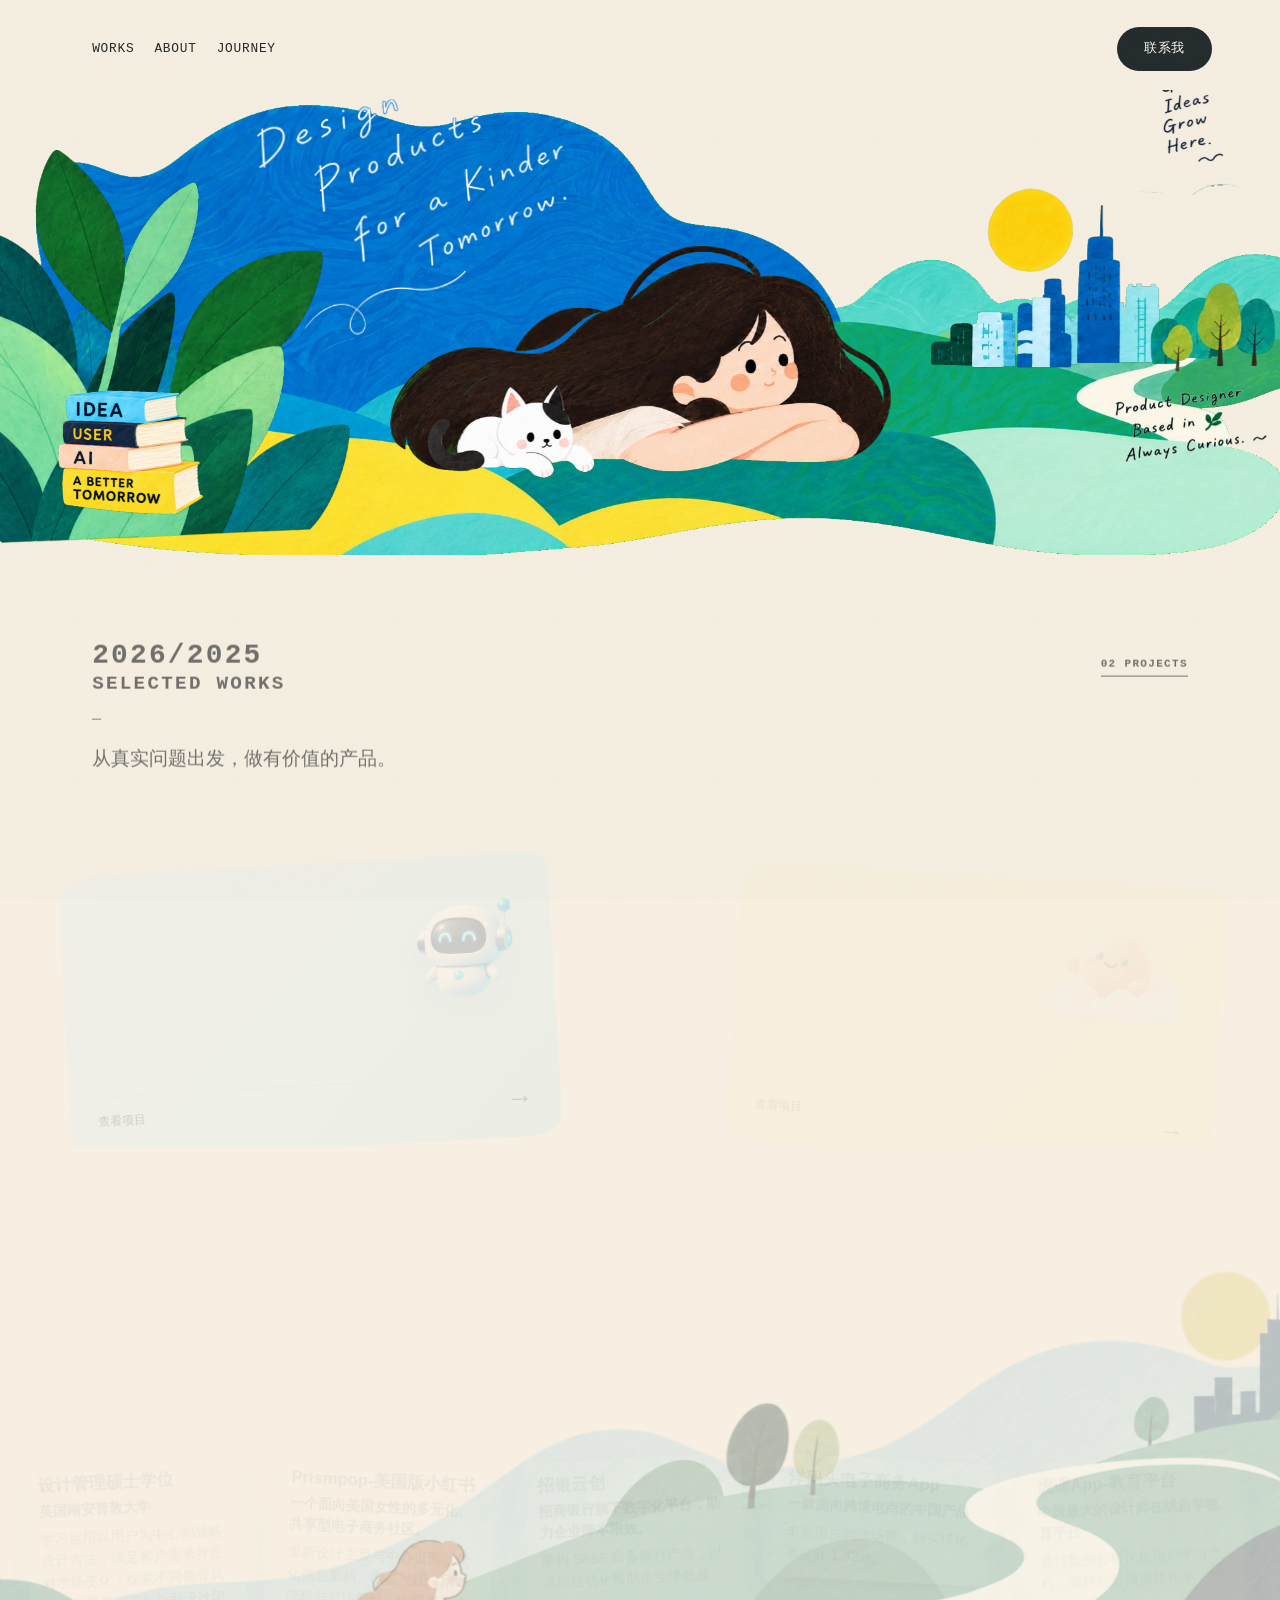
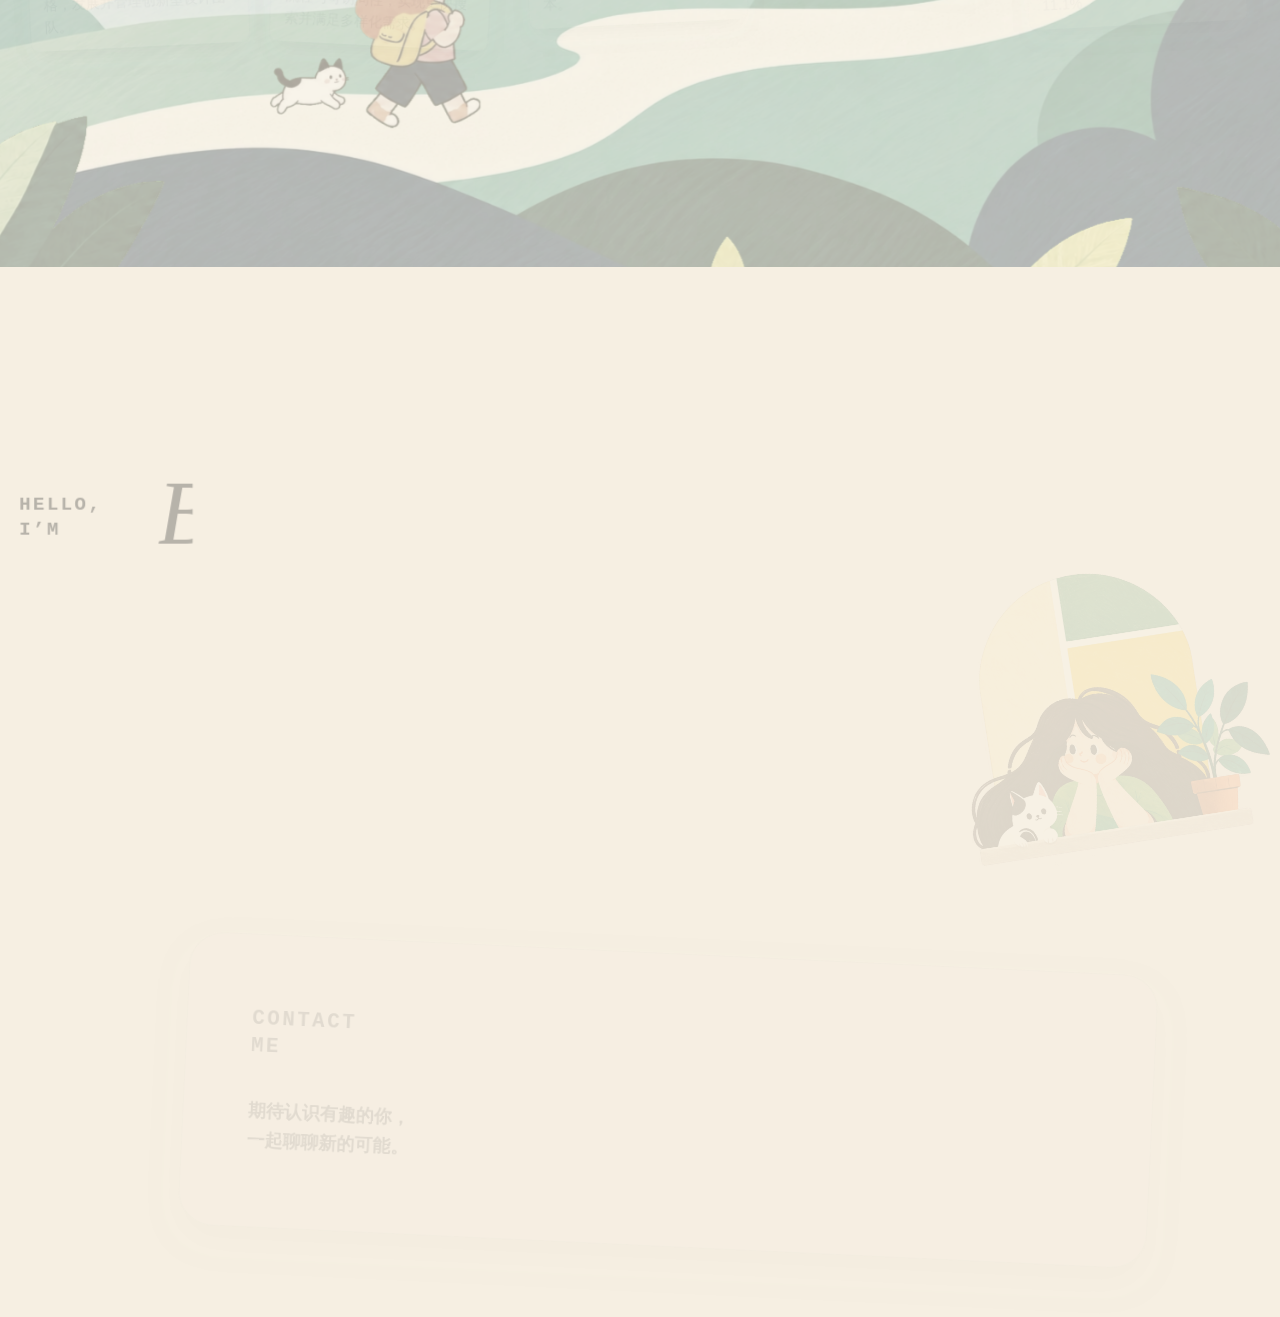
==== commit 57b06461: "Optimize portfolio first-screen loading" ====
--- a/index.html
+++ b/index.html
@@ -7,11 +7,12 @@
   <meta name="description" content="AI 产品经理作品集：SRE Multi-Agent 与 KnowMe">
   <title>Bingxin Du · 产品设计作品集</title>
   <link rel="icon" href="./shared/assets/favicon.svg" type="image/svg+xml">
+  <link rel="preload" as="image" href="./shared/assets/hero-layers/final/05-background-terrain.webp" fetchpriority="high">
   <link rel="stylesheet" href="./shared/portfolio.css?v=20260916-1">
   <link rel="stylesheet" href="./shared/illustrated.css?v=52">
   <link rel="stylesheet" href="./shared/polish.css?v=1">
-  <link rel="stylesheet" href="./shared/hero-layers.css?v=3">
-  <link rel="stylesheet" href="./shared/site-motion.css?v=4">
+  <link rel="stylesheet" href="./shared/hero-layers.css?v=4">
+  <link rel="stylesheet" href="./shared/site-motion.css?v=5">
   <link rel="stylesheet" href="./shared/pointer-fx.css?v=3">
   <link rel="stylesheet" href="./shared/journey-layers.css?v=2">
 </head>
@@ -21,15 +22,15 @@
     <section class="landing-hero" aria-label="Design products for a kinder tomorrow">
       <h1 class="visually-hidden">Bingxin Du · 产品设计作品集</h1>
       <div class="hero-stage" role="img" aria-label="女孩与猫望向绿色山丘和远方城市，Design Products for a Kinder Tomorrow。">
-        <span class="hl hl-terrain" style="left:0.000%;top:0.000%;width:100.000%"><img src="./shared/assets/hero-layers/final/05-background-terrain.png" alt="" width="2079" height="756" decoding="async"></span>
-        <span class="hl hl-sun" style="left:77.393%;top:8.466%;width:6.445%"><img src="./shared/assets/hero-layers/sun.png" alt="" width="134" height="133" decoding="async"></span>
-        <span class="hl hl-city" style="left:73.593%;top:20.238%;width:25.974%"><img src="./shared/assets/hero-layers/final/04-city-trees.png" alt="" width="540" height="262" decoding="async"></span>
-        <span class="hl hl-leaves" style="left:0.000%;top:17.593%;width:30.784%"><img src="./shared/assets/hero-layers/final/02-left-leaves.png" alt="" width="640" height="617" decoding="async"></span>
-        <span class="hl hl-girl" style="left:30.784%;top:34.921%;width:38.480%"><img src="./shared/assets/hero-layers/final/01-girl-cat.png" alt="" width="800" height="371" decoding="async"></span>
-        <span class="hl hl-books" style="left:5.676%;top:72.487%;width:11.111%"><img src="./shared/assets/hero-layers/final/03-books.png" alt="" width="231" height="207" decoding="async"></span>
-        <span class="hl hl-title" style="left:19.144%;top:12.434%;width:24.242%"><img src="./shared/assets/hero-layers/title.png" alt="" width="504" height="383" decoding="async"></span>
-        <span class="hl hl-note-ideas" style="left:87.927%;top:4.762%;width:8.177%"><img src="./shared/assets/hero-layers/note_ideas.png" alt="" width="170" height="239" decoding="async"></span>
-        <span class="hl hl-note-designer" style="left:85.137%;top:70.767%;width:14.863%"><img src="./shared/assets/hero-layers/note_designer.png?v=2" alt="" width="309" height="180" decoding="async"></span>
+        <span class="hl hl-terrain" style="left:0.000%;top:0.000%;width:100.000%"><img src="./shared/assets/hero-layers/final/05-background-terrain.webp" alt="" width="2079" height="756" decoding="async" fetchpriority="high"></span>
+        <span class="hl hl-sun" style="left:77.393%;top:8.466%;width:6.445%"><img src="./shared/assets/hero-layers/sun.webp" alt="" width="134" height="133" decoding="async"></span>
+        <span class="hl hl-city" style="left:73.593%;top:20.238%;width:25.974%"><img src="./shared/assets/hero-layers/final/04-city-trees.webp" alt="" width="540" height="262" decoding="async"></span>
+        <span class="hl hl-leaves" style="left:0.000%;top:17.593%;width:30.784%"><img src="./shared/assets/hero-layers/final/02-left-leaves.webp" alt="" width="640" height="617" decoding="async"></span>
+        <span class="hl hl-girl" style="left:30.784%;top:34.921%;width:38.480%"><img src="./shared/assets/hero-layers/final/01-girl-cat.webp" alt="" width="800" height="371" decoding="async"></span>
+        <span class="hl hl-books" style="left:5.676%;top:72.487%;width:11.111%"><img src="./shared/assets/hero-layers/final/03-books.webp" alt="" width="231" height="207" decoding="async"></span>
+        <span class="hl hl-title" style="left:19.144%;top:12.434%;width:24.242%"><img src="./shared/assets/hero-layers/title.webp" alt="" width="504" height="383" decoding="async" fetchpriority="high"></span>
+        <span class="hl hl-note-ideas" style="left:87.927%;top:4.762%;width:8.177%"><img src="./shared/assets/hero-layers/note_ideas.webp" alt="" width="170" height="239" decoding="async"></span>
+        <span class="hl hl-note-designer" style="left:85.137%;top:70.767%;width:14.863%"><img src="./shared/assets/hero-layers/note_designer.webp?v=2" alt="" width="309" height="180" decoding="async"></span>
       </div>
       <nav class="hero-nav" aria-label="主导航"><a href="#works">WORKS</a><a href="#about">ABOUT</a><a href="#journey">JOURNEY</a><a class="contact-pill" href="#contact">联系我</a></nav>
     </section>
@@ -37,11 +38,11 @@
       <div class="works-heading"><div><h2 class="section-label"><span class="works-year">2026/2025</span><br>SELECTED WORKS</h2><span class="section-dash">—</span><p>从真实问题出发，做有价值的产品。</p></div><span class="works-count">02 PROJECTS</span></div>
       <div class="work-grid" id="project-list">
         <a class="work-card work-sre" href="./projects/sre-agent/" data-project-open data-project-title="SRE Multi-Agent">
-          <img src="./shared/assets/sre-agent-robot-transparent.png" alt="SRE Multi-Agent 机器人伙伴" class="work-robot" width="1254" height="1254" loading="lazy">
+          <img src="./shared/assets/sre-agent-robot-transparent.webp" alt="SRE Multi-Agent 机器人伙伴" class="work-robot" width="1254" height="1254" loading="lazy" fetchpriority="low">
           <div class="work-copy"><p class="work-category">AI × AIOps × B2B</p><h3>讯飞 SRE Multi-Agent</h3><p>帮助团队在故障中建立可验证的判断，<br>让 AI 运维协作可信、可控。</p></div><span class="work-link">查看项目 <span>→</span></span>
         </a>
         <a class="work-card work-knowme" href="./projects/knowme/" data-project-open data-project-title="KnowMe">
-          <img src="./projects/knowme/assets/knowme-cloud-orange.png" alt="KnowMe 云朵伙伴" class="work-art work-app-icon" width="1254" height="1254" loading="lazy">
+          <img src="./projects/knowme/assets/knowme-cloud-orange.webp" alt="KnowMe 云朵伙伴" class="work-art work-app-icon" width="1254" height="1254" loading="lazy" fetchpriority="low">
           <div class="work-copy"><p class="work-category">AI × 命理 × 长期陪伴</p><h3>KnowMe</h3><p>最懂你的命理人生陪伴者，<br>在变化中逐渐理解自己。</p></div><span class="work-link">查看项目 <span>→</span></span>
         </a>
       </div>
@@ -49,11 +50,11 @@
     <section class="journey-section" id="journey">
       <h2 class="visually-hidden">职业历程</h2>
       <div class="journey-art journey-stage" role="img" aria-label="女孩和小猫沿着山间小路，走向远方城市">
-        <span class="jl jl-bg"><img src="./shared/assets/journey-layers/final/03-background.png" alt="" width="1672" height="941" loading="lazy" decoding="async"></span>
-        <span class="jl jl-girl" style="left:26.495%;top:45.165%;width:14.713%"><img src="./shared/assets/journey-layers/final/01-girl-cat.png" alt="" width="246" height="220" loading="lazy" decoding="async"></span>
-        <span class="jl jl-leaves"><img src="./shared/assets/journey-layers/final/02-foreground-leaves.png" alt="" width="1672" height="941" loading="lazy" decoding="async"></span>
-        <span class="jl jl-text-left" style="left:11.722%;top:76.514%;width:14.833%"><img src="./shared/assets/journey-layers/final/text_left.png?v=2" alt="" width="248" height="175" loading="lazy" decoding="async"></span>
-        <span class="jl jl-text-right" style="left:88.696%;top:56.961%;width:7.835%"><img src="./shared/assets/journey-layers/final/text_right.png" alt="" width="131" height="139" loading="lazy" decoding="async"></span>
+        <span class="jl jl-bg"><img src="./shared/assets/journey-layers/final/03-background.webp" alt="" width="1672" height="941" loading="lazy" fetchpriority="low" decoding="async"></span>
+        <span class="jl jl-girl" style="left:26.495%;top:45.165%;width:14.713%"><img src="./shared/assets/journey-layers/final/01-girl-cat.webp" alt="" width="246" height="220" loading="lazy" fetchpriority="low" decoding="async"></span>
+        <span class="jl jl-leaves"><img src="./shared/assets/journey-layers/final/02-foreground-leaves.webp" alt="" width="1672" height="941" loading="lazy" fetchpriority="low" decoding="async"></span>
+        <span class="jl jl-text-left" style="left:11.722%;top:76.514%;width:14.833%"><img src="./shared/assets/journey-layers/final/text_left.webp?v=2" alt="" width="248" height="175" loading="lazy" fetchpriority="low" decoding="async"></span>
+        <span class="jl jl-text-right" style="left:88.696%;top:56.961%;width:7.835%"><img src="./shared/assets/journey-layers/final/text_right.webp" alt="" width="131" height="139" loading="lazy" fetchpriority="low" decoding="async"></span>
       </div>
       <div class="journey-stop stop-minus"><h3>2024 / 2023</h3><p><strong class="journey-title">设计管理硕士学位</strong><span class="journey-subtitle">英国南安普敦大学</span><span class="journey-body">学习运用以用户为中心的战略设计方法，满足客户需求并应对市场变化；探索不同领导风格，发展并管理创新型设计团队。</span></p></div>
       <div class="journey-stop stop-zero"><h3>2022</h3><p><strong class="journey-title">Prismpop-美国版小红书</strong><span class="journey-subtitle">一个面向美国女性的多元化、共享型电子商务社区。</span><span class="journey-body">重新设计主页与中心页面，优化信息架构、内容发现、用户流程与可访问性，实现更快搜索并满足多样化需求。</span></p></div>
@@ -66,7 +67,7 @@
         <div class="about-copy"><p class="section-label">HELLO,<br>I’M <span class="signature">Bingxin<span>·</span></span></p><span class="section-dash">—</span>
         <h2>一个喜欢用产品连接<br>技术与人的产品设计师</h2>
         <p>我关注 AI 与人的协作方式，<br>也在寻找让复杂的技术变得更友好、更有温度的可能。<br>希望通过产品与设计，创造一点点让生活更好的改变。</p></div>
-        <img class="about-art" src="./shared/assets/yu-hd/02_about/about-portrait-static.png" alt="窗边的女孩、猫和绿植" width="1363" height="1154" loading="lazy">
+        <img class="about-art" src="./shared/assets/yu-hd/02_about/about-portrait-static.webp" alt="窗边的女孩、猫和绿植" width="1363" height="1154" loading="lazy" fetchpriority="low">
       </section>
       <div class="contact-card">
         <div class="contact-copy"><h2 class="section-label">CONTACT<br>ME</h2><span class="section-dash">—</span><p>期待认识有趣的你，<br>一起聊聊新的可能。</p></div>
@@ -351,7 +352,7 @@
       if (event.key === "ArrowRight" && !nextButton.disabled) switchProject(currentProjectIndex + 1);
     });
   </script>
-  <script src="./shared/hero-layers.js?v=2" defer></script>
+  <script src="./shared/hero-layers.js?v=3" defer></script>
   <script src="./shared/site-motion.js?v=4" defer></script>
   <script src="./shared/pointer-fx.js?v=5" defer></script>
   <script src="./shared/journey-layers.js?v=1" defer></script>
--- a/shared/hero-layers.css
+++ b/shared/hero-layers.css
@@ -47,17 +47,17 @@
 
 /* Entrance: layers start hidden only once JS confirms it will run the intro. */
 .hero-pending .hl:not(.hl-terrain){opacity:0}
-.hero-enter .hl{animation:hl-rise .9s cubic-bezier(.2,.8,.2,1) both}
-.hero-enter .hl-city{animation-delay:.1s}
-.hero-enter .hl-leaves{animation-name:hl-from-left;animation-delay:.15s}
-.hero-enter .hl-girl{animation-delay:.3s}
-.hero-enter .hl-books{animation-name:hl-pop;animation-delay:.5s}
-.hero-enter .hl-sun{animation-name:hl-pop;animation-delay:.45s}
+.hero-enter .hl{animation:hl-rise .7s cubic-bezier(.2,.8,.2,1) both}
+.hero-enter .hl-city{animation-delay:.08s}
+.hero-enter .hl-leaves{animation-name:hl-from-left;animation-delay:.12s}
+.hero-enter .hl-girl{animation-delay:.22s}
+.hero-enter .hl-books{animation-name:hl-pop;animation-delay:.35s}
+.hero-enter .hl-sun{animation-name:hl-pop;animation-delay:.3s}
 .hero-enter .hl-title{animation:none}
-.hero-enter .hl-title img{clip-path:inset(0 100% 0 0);animation:hl-write 2.2s cubic-bezier(.45,.05,.35,1) .7s forwards}
-.hero-enter .hl-note-ideas{animation-name:hl-fade-rot;animation-delay:1.8s}
-.hero-enter .hl-note-designer{animation-name:hl-fade-rot;animation-delay:2.1s}
-.hero-enter .hl-terrain{animation-name:hl-fade;animation-duration:.6s}
+.hero-enter .hl-title img{clip-path:inset(0 100% 0 0);animation:hl-write 1.15s cubic-bezier(.45,.05,.35,1) .28s forwards}
+.hero-enter .hl-note-ideas{animation-name:hl-fade-rot;animation-delay:.62s}
+.hero-enter .hl-note-designer{animation-name:hl-fade-rot;animation-delay:.8s}
+.hero-enter .hl-terrain{animation-name:hl-fade;animation-duration:.45s}
 
 @keyframes hl-rise{from{opacity:0;translate:0 6%}to{opacity:1;translate:0 0}}
 @keyframes hl-from-left{from{opacity:0;translate:-8% 4%;rotate:-4deg}to{opacity:1;translate:0 0;rotate:0deg}}
--- a/shared/site-motion.css
+++ b/shared/site-motion.css
@@ -74,7 +74,6 @@
   .work-card::after{content:"";position:absolute;inset:0;border-radius:inherit;pointer-events:none;opacity:0;transition:opacity .35s ease;
     background:radial-gradient(420px circle at var(--mx,50%) var(--my,50%),rgba(255,255,255,.55),transparent 45%)}
   .work-card:hover::after{opacity:1}
-  .work-card .work-robot,.work-card .work-app-icon{translate:calc(var(--ry)*-1.6) calc(var(--rx)*1.6)}
   .work-link span{display:inline-block;transition:translate .35s var(--ease-out,ease)}
   .work-card:hover .work-link span{translate:8px 0}
 
@@ -91,7 +90,7 @@
 /* Mascots bob gently. */
 .motion-on .work-robot{animation:sm-bob 4.8s ease-in-out infinite}
 .motion-on .work-app-icon{animation:sm-bob 5.6s ease-in-out .6s infinite}
-@keyframes sm-bob{50%{margin-top:-8px}}
+@keyframes sm-bob{50%{translate:0 -8px}}
 
 /* Scroll progress bar along the top edge. */
 .scroll-progress{position:fixed;left:0;top:0;z-index:50;height:3px;width:100%;transform-origin:left;scale:var(--sp-page,0) 1;background:linear-gradient(90deg,#357672,#efd179,#ff9b6a);pointer-events:none}
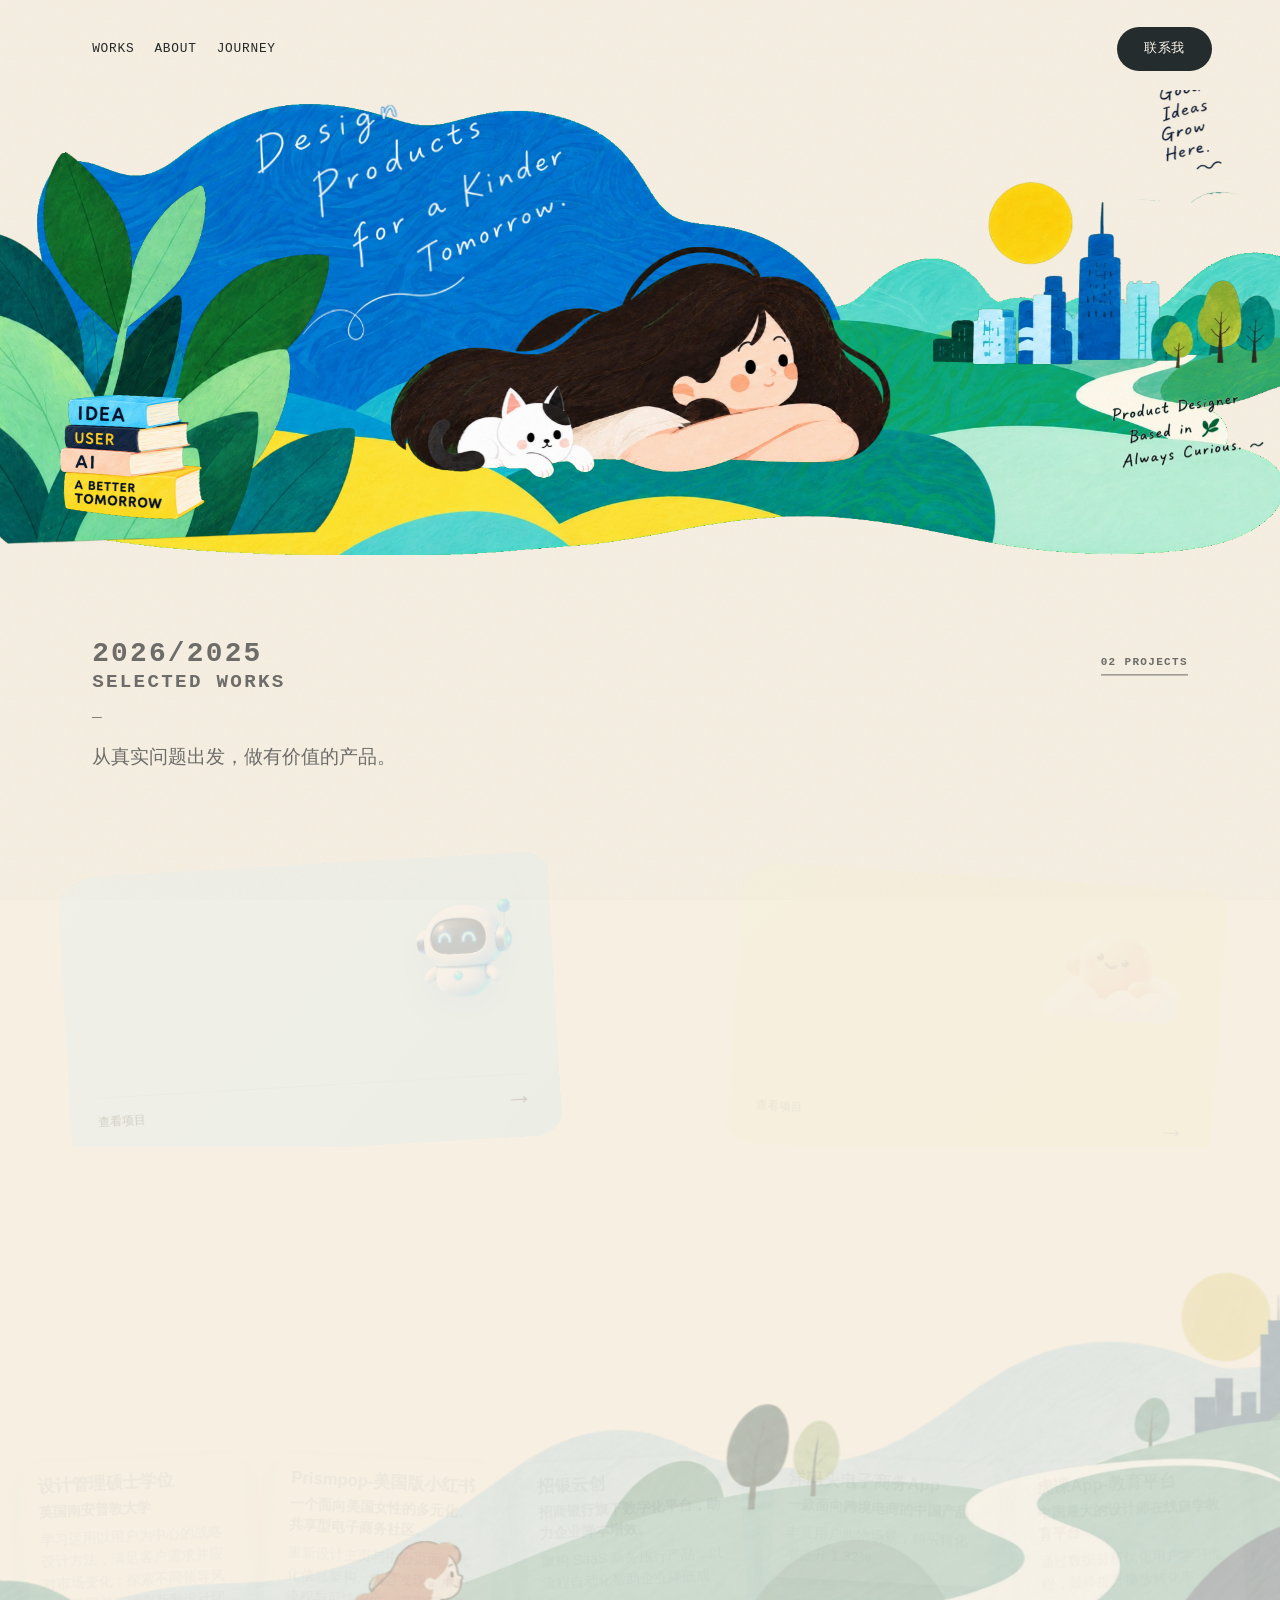
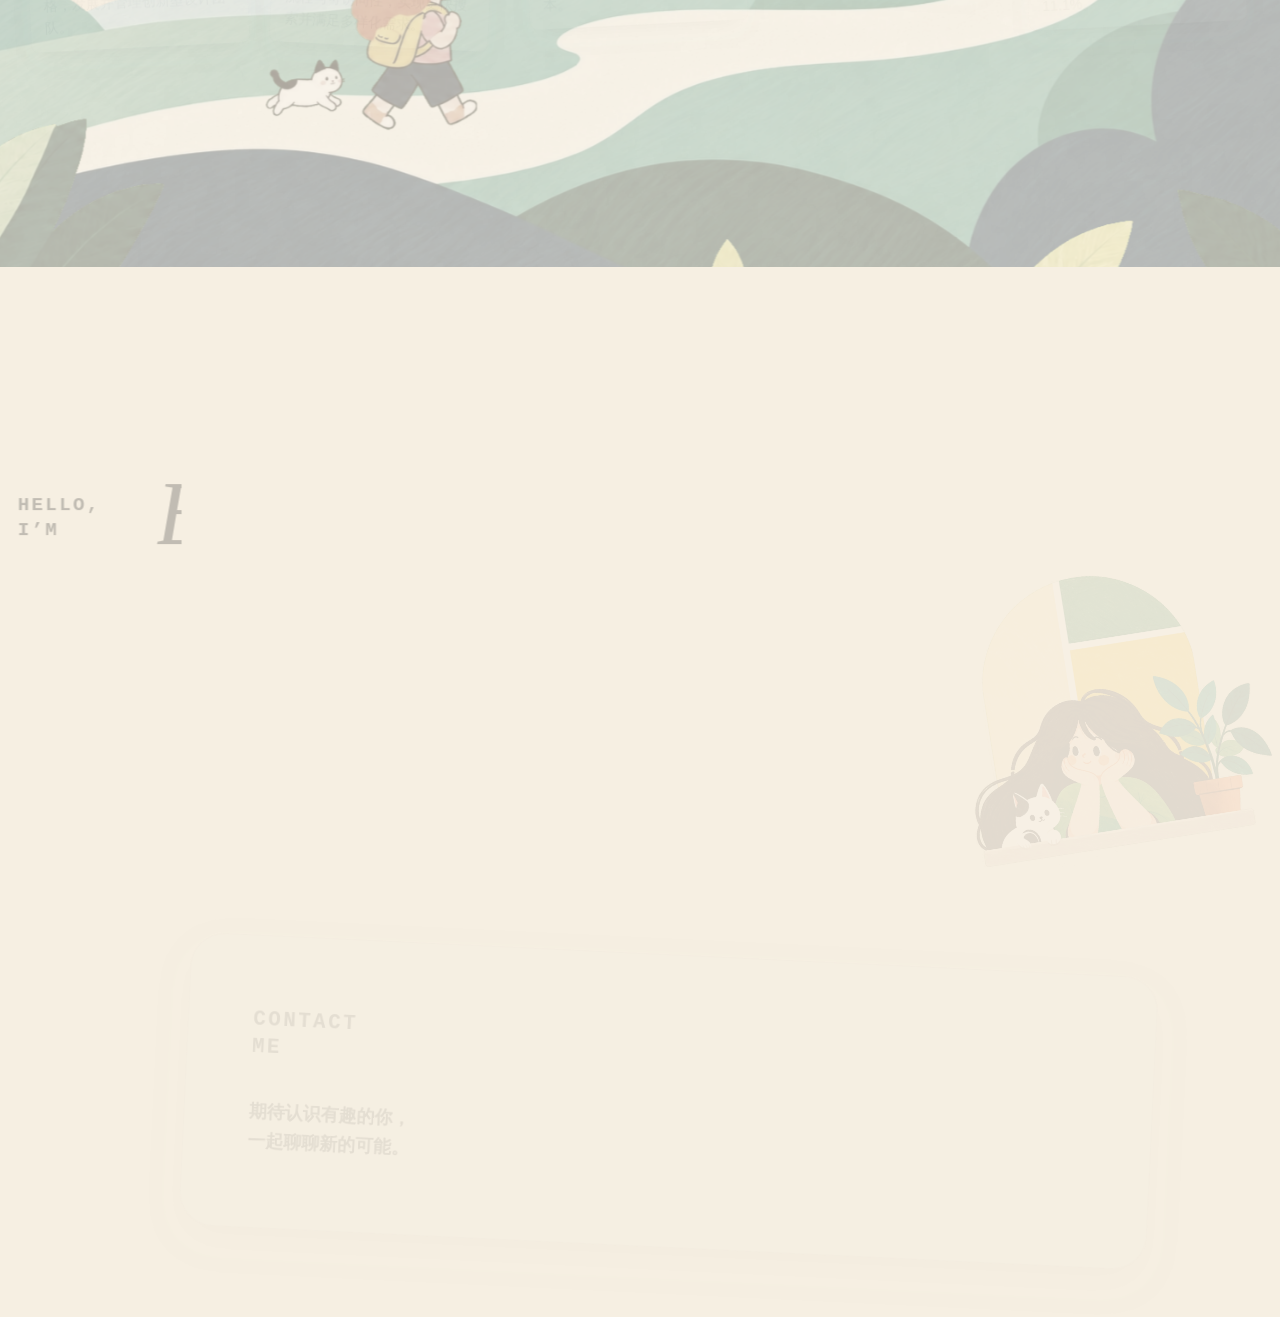
==== commit 77699fe9: "Align work card headings and category labels" ====
--- a/index.html
+++ b/index.html
@@ -9,10 +9,10 @@
   <link rel="icon" href="./shared/assets/favicon.svg" type="image/svg+xml">
   <link rel="preload" as="image" href="./shared/assets/hero-layers/final/05-background-terrain.webp" fetchpriority="high">
   <link rel="stylesheet" href="./shared/portfolio.css?v=20260916-1">
-  <link rel="stylesheet" href="./shared/illustrated.css?v=52">
+  <link rel="stylesheet" href="./shared/illustrated.css?v=53">
   <link rel="stylesheet" href="./shared/polish.css?v=1">
   <link rel="stylesheet" href="./shared/hero-layers.css?v=4">
-  <link rel="stylesheet" href="./shared/site-motion.css?v=5">
+  <link rel="stylesheet" href="./shared/site-motion.css?v=6">
   <link rel="stylesheet" href="./shared/pointer-fx.css?v=3">
   <link rel="stylesheet" href="./shared/journey-layers.css?v=2">
 </head>
@@ -39,11 +39,11 @@
       <div class="work-grid" id="project-list">
         <a class="work-card work-sre" href="./projects/sre-agent/" data-project-open data-project-title="SRE Multi-Agent">
           <img src="./shared/assets/sre-agent-robot-transparent.webp" alt="SRE Multi-Agent 机器人伙伴" class="work-robot" width="1254" height="1254" loading="lazy" fetchpriority="low">
-          <div class="work-copy"><p class="work-category">AI × AIOps × B2B</p><h3>讯飞 SRE Multi-Agent</h3><p>帮助团队在故障中建立可验证的判断，<br>让 AI 运维协作可信、可控。</p></div><span class="work-link">查看项目 <span>→</span></span>
+          <div class="work-copy"><h3>讯飞 SRE Multi-Agent</h3><p class="work-category">AI × AIOps × B2B</p><p>帮助团队在故障中建立可验证的判断，<br>让 AI 运维协作可信、可控。</p></div><span class="work-link">查看项目 <span>→</span></span>
         </a>
         <a class="work-card work-knowme" href="./projects/knowme/" data-project-open data-project-title="KnowMe">
           <img src="./projects/knowme/assets/knowme-cloud-orange.webp" alt="KnowMe 云朵伙伴" class="work-art work-app-icon" width="1254" height="1254" loading="lazy" fetchpriority="low">
-          <div class="work-copy"><p class="work-category">AI × 命理 × 长期陪伴</p><h3>KnowMe</h3><p>最懂你的命理人生陪伴者，<br>在变化中逐渐理解自己。</p></div><span class="work-link">查看项目 <span>→</span></span>
+          <div class="work-copy"><h3>KnowMe</h3><p class="work-category">AI × 命理 × 长期陪伴</p><p>最懂你的命理人生陪伴者，<br>在变化中逐渐理解自己。</p></div><span class="work-link">查看项目 <span>→</span></span>
         </a>
       </div>
     </section>
--- a/shared/illustrated.css
+++ b/shared/illustrated.css
@@ -33,8 +33,8 @@
 .work-art{mask-image:linear-gradient(to right,transparent,#000 8%,#000 96%,transparent),linear-gradient(to bottom,#000 85%,transparent);mask-composite:intersect}
 .work-knowme .work-app-icon{mask-image:none;mix-blend-mode:normal;object-fit:contain;width:38%;height:auto;aspect-ratio:1;max-height:160px;top:18px;right:18px;transform:scaleX(-1)!important;transform-origin:center;transition:transform 220ms cubic-bezier(.23,1,.32,1),filter 220ms ease}
 @media(hover:hover) and (pointer:fine){.work-sre:hover .work-robot{transform:translateY(-5px) rotate(2deg)}.work-knowme:hover .work-app-icon{transform:translateY(-5px) scaleX(-1) scale(1.055) rotate(-2deg)!important;filter:drop-shadow(0 13px 14px rgba(226,139,48,.2))}}
-.work-copy{position:static;z-index:1;padding-top:0}.work-category{position:absolute;left:30px;top:30px;z-index:2;font:11px/1.5 ui-monospace,monospace;margin:0;max-width:55%}
-.work-copy h3{font:700 clamp(22px,2.3vw,30px)/1.25 "Helvetica Neue","PingFang SC",sans-serif;margin:0 0 12px}
+.work-copy{position:static;z-index:1;padding-top:0}.work-category{font:11px/1.5 ui-monospace,monospace;margin:0 0 14px}
+.work-copy h3{font:700 clamp(22px,2.3vw,30px)/1.25 "Helvetica Neue","PingFang SC",sans-serif;margin:0 0 4px}
 .work-copy>p:last-child{font-family:"Helvetica Neue","PingFang SC","Microsoft YaHei",sans-serif;font-size:clamp(13px,1.35vw,18px);line-height:1.65;margin:0}
 .work-link{border-top:1px solid #78856830;margin-top:36px;padding-top:14px;display:flex;justify-content:space-between;align-items:center;font-family:"Helvetica Neue","PingFang SC","Microsoft YaHei",sans-serif;font-size:13px}.work-link span{font:30px/.8 "Helvetica Neue",Arial,sans-serif}
 .work-card:hover{transform:translateY(-5px) rotate(-.4deg);box-shadow:0 12px 24px #4d624315}
@@ -58,7 +58,7 @@
 @media(max-width:600px){
  .landing-hero{padding-top:66px}.hero-nav{left:7%;right:4%;gap:9px;font-size:9px;top:18px}.hero-nav .contact-pill{padding:8px 12px}
  .about-section{padding:25px 7% 40px;gap:18px;grid-template-columns:1fr}.about-copy{max-width:100%}.about-copy h1{font-size:26px}.about-copy>p:last-child{font-size:14px}.about-art{width:58%;justify-self:end;margin-top:-10px}.signature{font-size:86px;left:95px}
- .works-section{padding:45px 6% 35px}.work-grid{grid-template-columns:1fr;gap:22px}.work-card{min-height:285px;padding:26px}.work-art{width:42%;max-height:170px}.work-robot,.work-knowme .work-app-icon{right:18px;top:18px;width:38%;max-width:160px}.work-copy{padding-top:0}.work-copy h3{font-size:27px}.work-copy>p:last-child{font-size:15px}.work-category{left:26px;top:26px;font-size:10px}
+ .works-section{padding:45px 6% 35px}.work-grid{grid-template-columns:1fr;gap:22px}.work-card{min-height:285px;padding:26px}.work-art{width:42%;max-height:170px}.work-robot,.work-knowme .work-app-icon{right:18px;top:18px;width:38%;max-width:160px}.work-copy{padding-top:0}.work-copy h3{font-size:27px}.work-copy>p:last-child{font-size:15px}.work-category{font-size:10px}
  .journey-section{aspect-ratio:auto;min-height:760px;padding:38px 7% 30px;display:grid;grid-template-columns:1fr 1fr;gap:20px;align-content:start;background:var(--paper)}.journey-art{position:absolute;inset:auto 0 0;height:auto;min-height:290px;object-fit:cover;object-position:center bottom}
  .journey-stop{position:relative;left:auto;top:auto;width:auto}.journey-stop h3{font-size:14px}.journey-stop p{font-size:13px;box-shadow:0 10px 16px -11px rgba(18,57,47,.82);background:#f6efe2eb}.stop-minus{grid-column:1;grid-row:1}.stop-zero{grid-column:2;grid-row:1}.stop-one{grid-column:1;grid-row:2}.stop-two{grid-column:2;grid-row:2}.stop-three{grid-column:1/-1;grid-row:3}
  .contact-section{min-height:1180px;background:var(--paper)}.contact-card{left:7%;right:7%;top:760px;bottom:auto;width:auto;padding:24px;transform:none;grid-template-columns:1fr;gap:22px;border-radius:22px}.contact-copy p{font-size:14px}.contact-section .about-section{left:7%;right:7%;top:90px;grid-template-columns:1fr;gap:12px}.contact-section .about-art{width:58%;max-width:240px;justify-self:end;margin-top:-8px}.contact-channels{gap:10px}.contact-item{grid-template-columns:38px minmax(0,1fr);gap:9px}.contact-icon{width:36px;height:36px;font-size:14px}.contact-item:first-child .contact-icon{font-size:19px}.contact-detail{font-size:10px}.footer-bottom{bottom:15px;font-size:8px;gap:12px}.footer-bottom nav{gap:12px}
--- a/shared/site-motion.css
+++ b/shared/site-motion.css
@@ -21,7 +21,6 @@
   rotate:calc(var(--ik)*var(--side,1)*4deg);
   scale:calc(.9 + var(--k)*.1);
 }
-.motion-on [data-reveal="card"] .work-category,
 .motion-on [data-reveal="card"] .work-copy{--l:clamp(0,calc((var(--k) - .4)/.45),1);opacity:var(--l);translate:0 calc((1 - var(--l))*18px)}
 
 /* Journey illustration: settles from a zoom, colour comes up as it centres. */
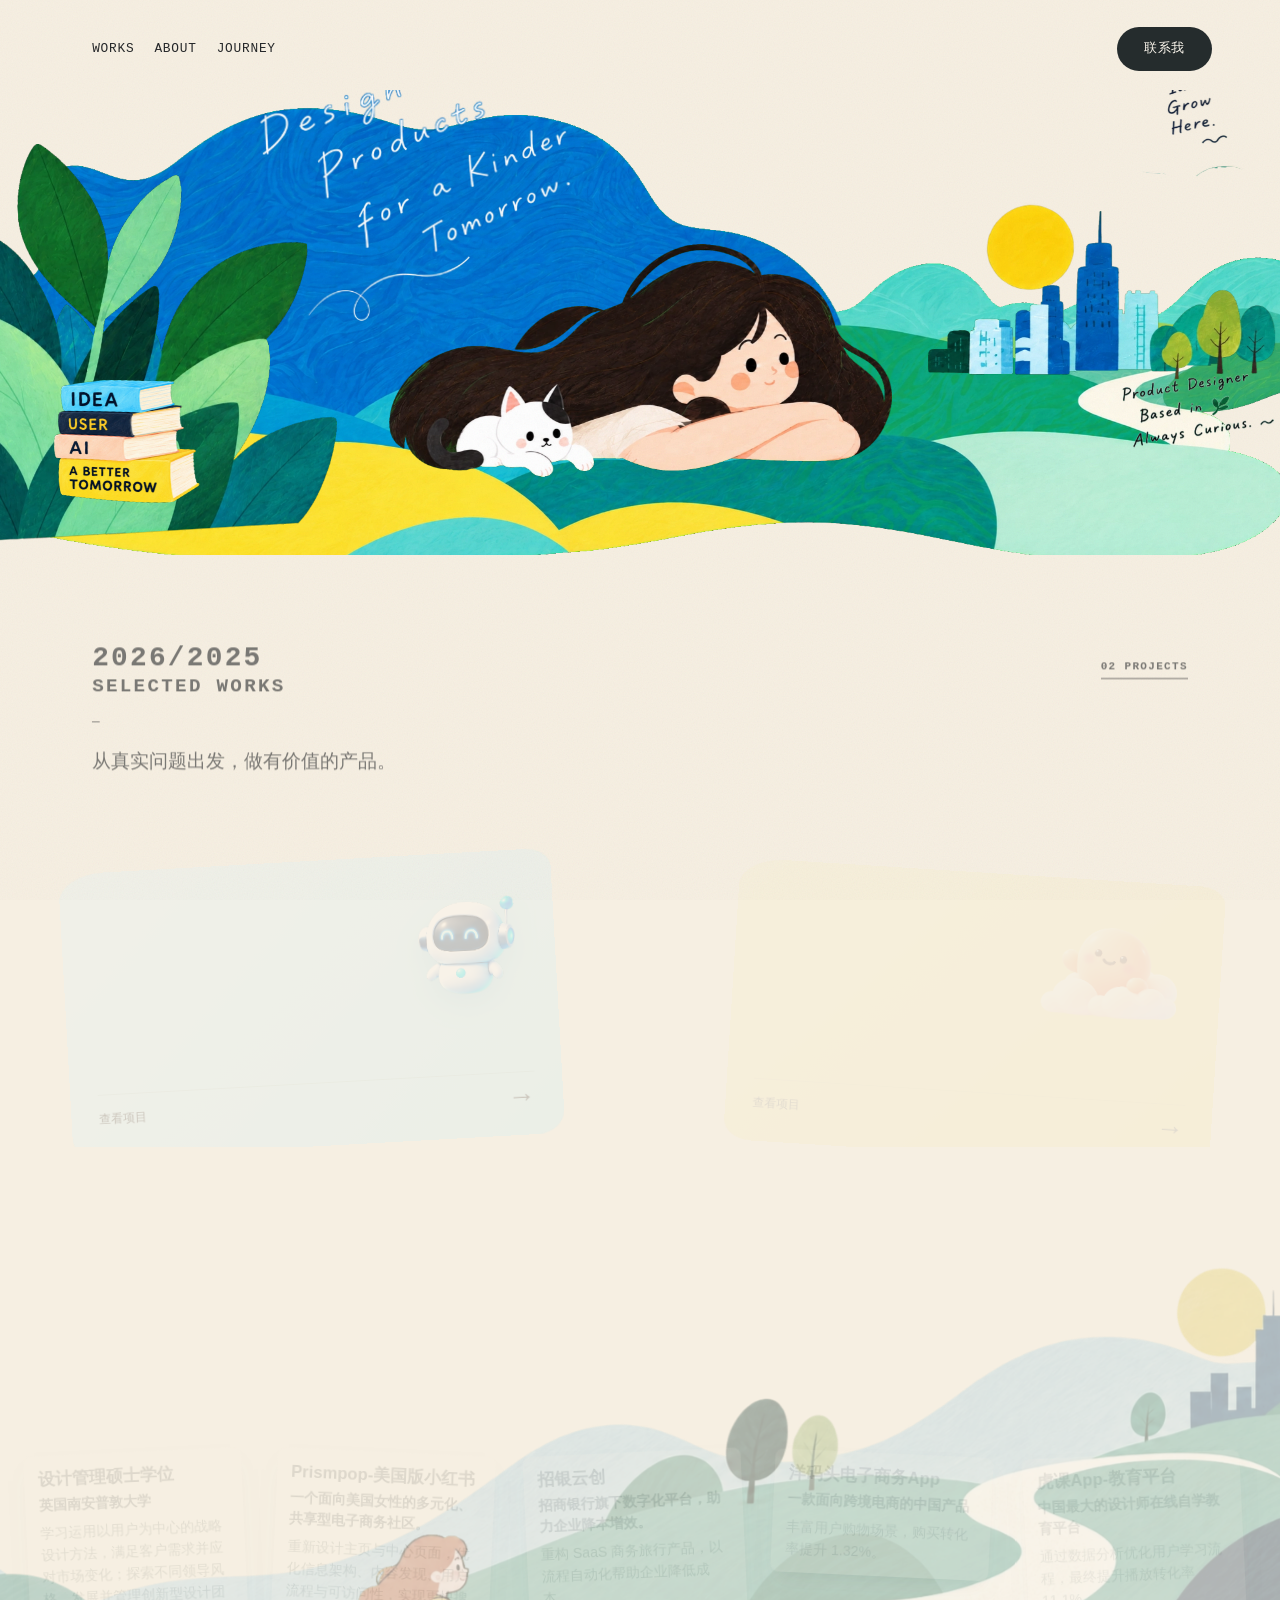
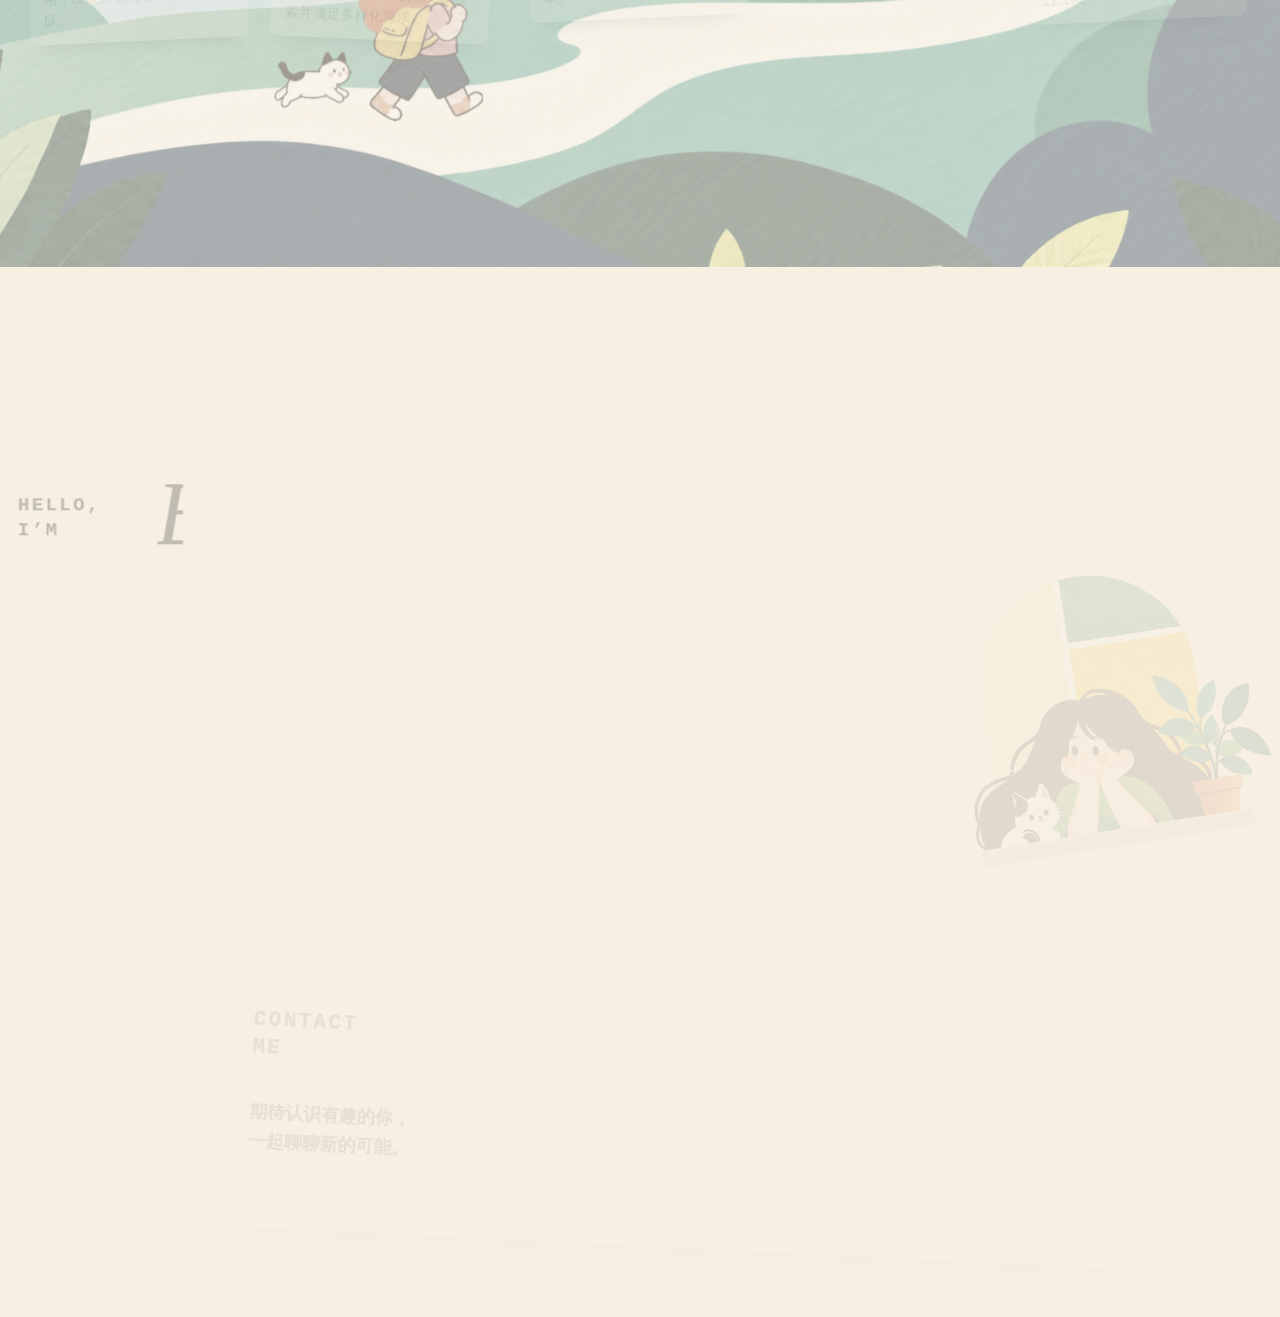
==== commit ef9fc6cc: "Keep case study return controls visible" ====
--- a/index.html
+++ b/index.html
@@ -8,7 +8,7 @@
   <title>Bingxin Du · 产品设计作品集</title>
   <link rel="icon" href="./shared/assets/favicon.svg" type="image/svg+xml">
   <link rel="preload" as="image" href="./shared/assets/hero-layers/final/05-background-terrain.webp" fetchpriority="high">
-  <link rel="stylesheet" href="./shared/portfolio.css?v=20260916-1">
+  <link rel="stylesheet" href="./shared/portfolio.css?v=20260916-2">
   <link rel="stylesheet" href="./shared/illustrated.css?v=53">
   <link rel="stylesheet" href="./shared/polish.css?v=1">
   <link rel="stylesheet" href="./shared/hero-layers.css?v=4">
@@ -91,6 +91,7 @@
     <div class="project-modal__backdrop" data-project-close></div>
     <section class="project-modal__panel" role="dialog" aria-modal="true" aria-labelledby="projectModalTitle">
       <div class="project-modal__bar">
+        <button class="project-modal__back" type="button" data-project-close aria-label="返回作品集">← 返回作品集</button>
         <p id="projectModalTitle">Project Preview</p>
         <a class="project-modal__full" id="projectFullLink" href="./projects/sre-agent/">打开完整案例 ↗</a>
         <button class="project-modal__close" type="button" data-project-close aria-label="关闭项目预览">×</button>
@@ -109,6 +110,7 @@
     const projectFullLink = document.getElementById("projectFullLink");
     const pageContent = document.querySelector(".illustrated-site");
     const closeButton = modal.querySelector(".project-modal__close");
+    const modalBackButton = modal.querySelector(".project-modal__back");
     const prevButton = modal.querySelector("[data-project-prev]");
     const nextButton = modal.querySelector("[data-project-next]");
     const openers = Array.from(document.querySelectorAll("[data-project-open]"));
@@ -175,7 +177,7 @@
       window.clearTimeout(revealTimer);
       modal.classList.add("is-revealing");
       modal.classList.remove("is-opening");
-      closeButton.focus();
+      modalBackButton.focus();
     }
 
     async function closeProject() {
@@ -343,7 +345,7 @@
     document.addEventListener("keydown", (event) => {
       if (modal.getAttribute("aria-hidden") === "true") return;
       if (event.key === "Tab") {
-        const focusable = [projectFullLink, closeButton, prevButton, nextButton, frame].filter((element) => !element.disabled);
+        const focusable = [modalBackButton, projectFullLink, closeButton, prevButton, nextButton, frame].filter((element) => !element.disabled);
         if (event.shiftKey && document.activeElement === focusable[0]) { event.preventDefault(); focusable.at(-1).focus(); }
         else if (!event.shiftKey && document.activeElement === focusable.at(-1)) { event.preventDefault(); focusable[0].focus(); }
       }
--- a/shared/portfolio.css
+++ b/shared/portfolio.css
@@ -206,6 +206,19 @@
   text-transform: uppercase;
   color: #484c4b;
 }
+.project-modal__back {
+  flex: 0 0 auto;
+  min-height: 36px;
+  padding: 0 12px;
+  border: 1px solid var(--line);
+  border-radius: 999px;
+  background: #fff;
+  color: var(--ink);
+  cursor: pointer;
+  font: 700 12px/1.2 "Helvetica Neue", "PingFang SC", sans-serif;
+}
+.project-modal__back:hover { background: #f4f7f4; }
+.project-modal__back:focus-visible { outline: 3px solid rgba(65, 105, 245, .24); outline-offset: 3px; }
 .project-modal__close {
   width: 36px;
   height: 36px;
@@ -289,6 +302,8 @@
   .project-modal { padding: 0; }
   .project-modal__panel { width: 100vw; height: 100dvh; border: 0; border-radius: 0; }
   .project-modal__bar { height: 50px; padding-left: 16px; }
+  .project-modal__bar p { display: none; }
+  .project-modal__full { margin-left: auto; }
   .project-modal__nav { top: 50%; width: 38px; height: 54px; font-size: 32px; }
   .project-modal__nav--prev { left: 8px; }
   .project-modal__nav--next { right: 8px; }
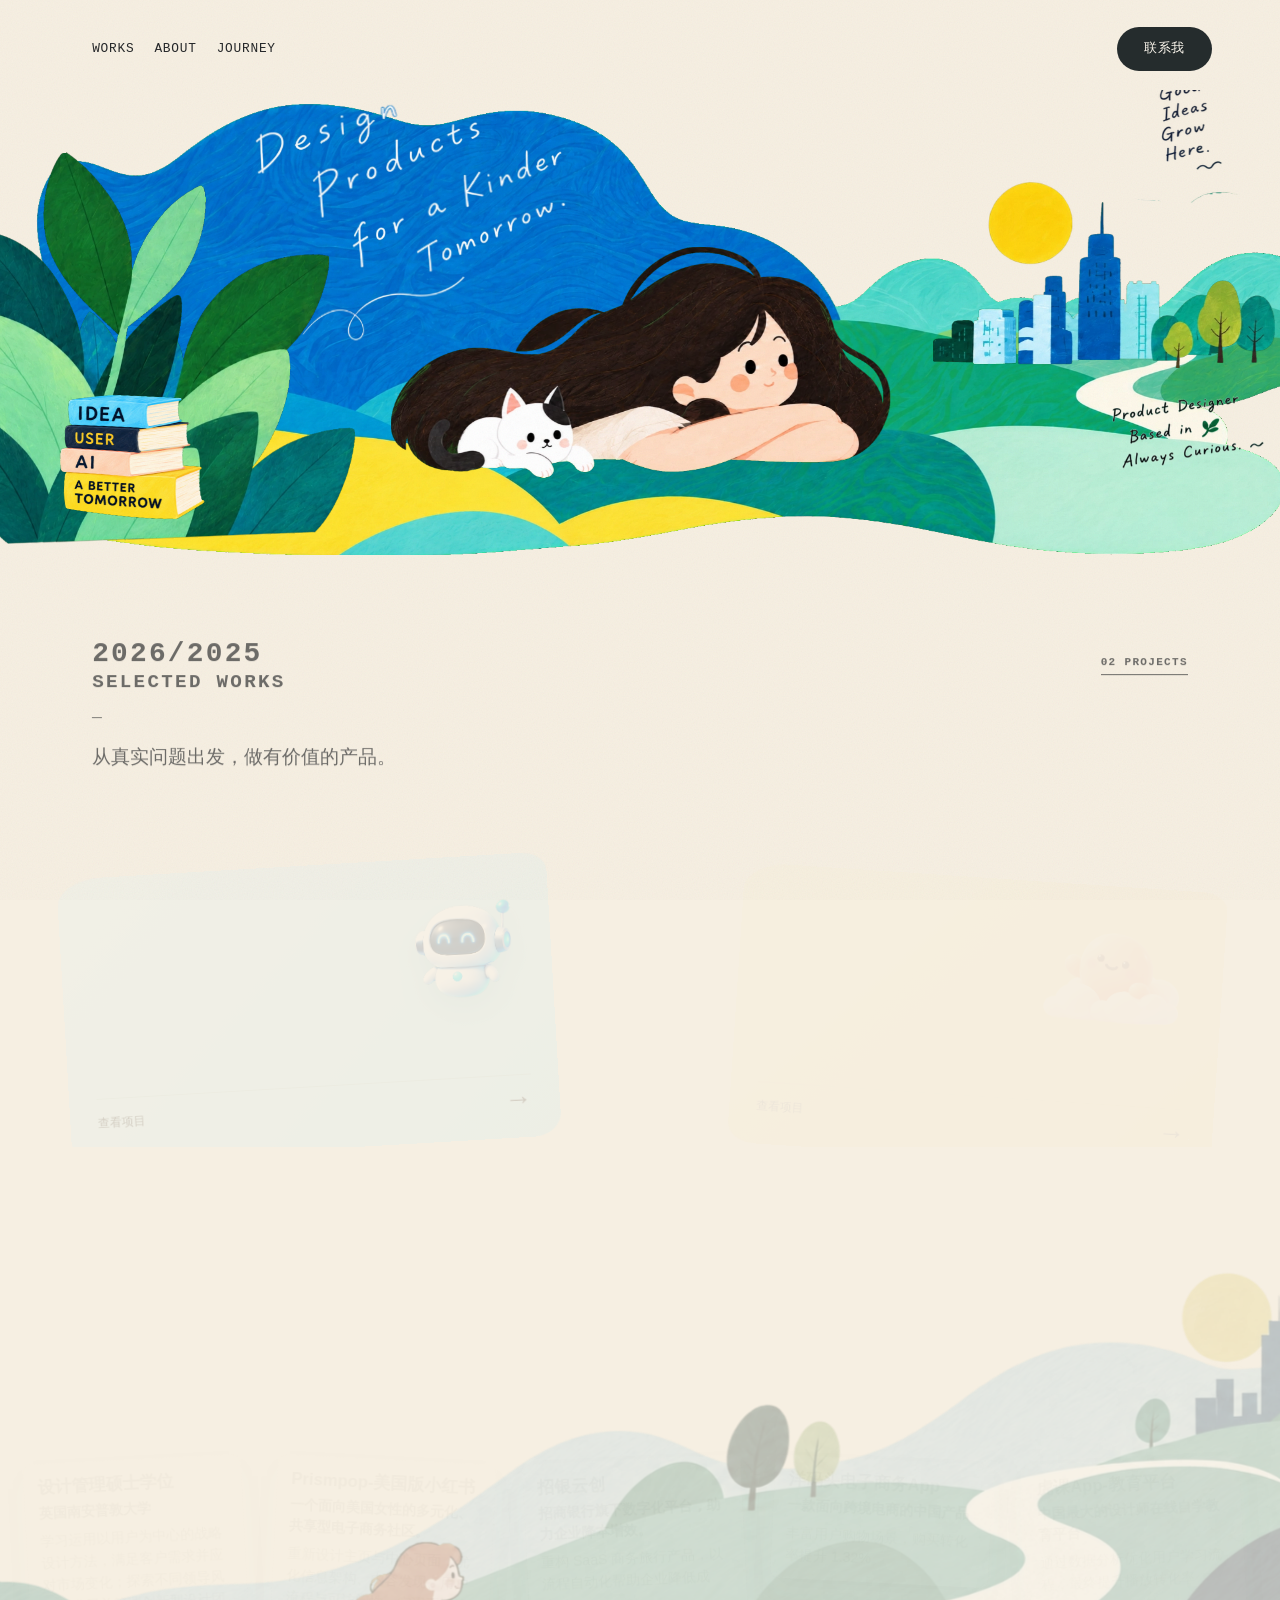
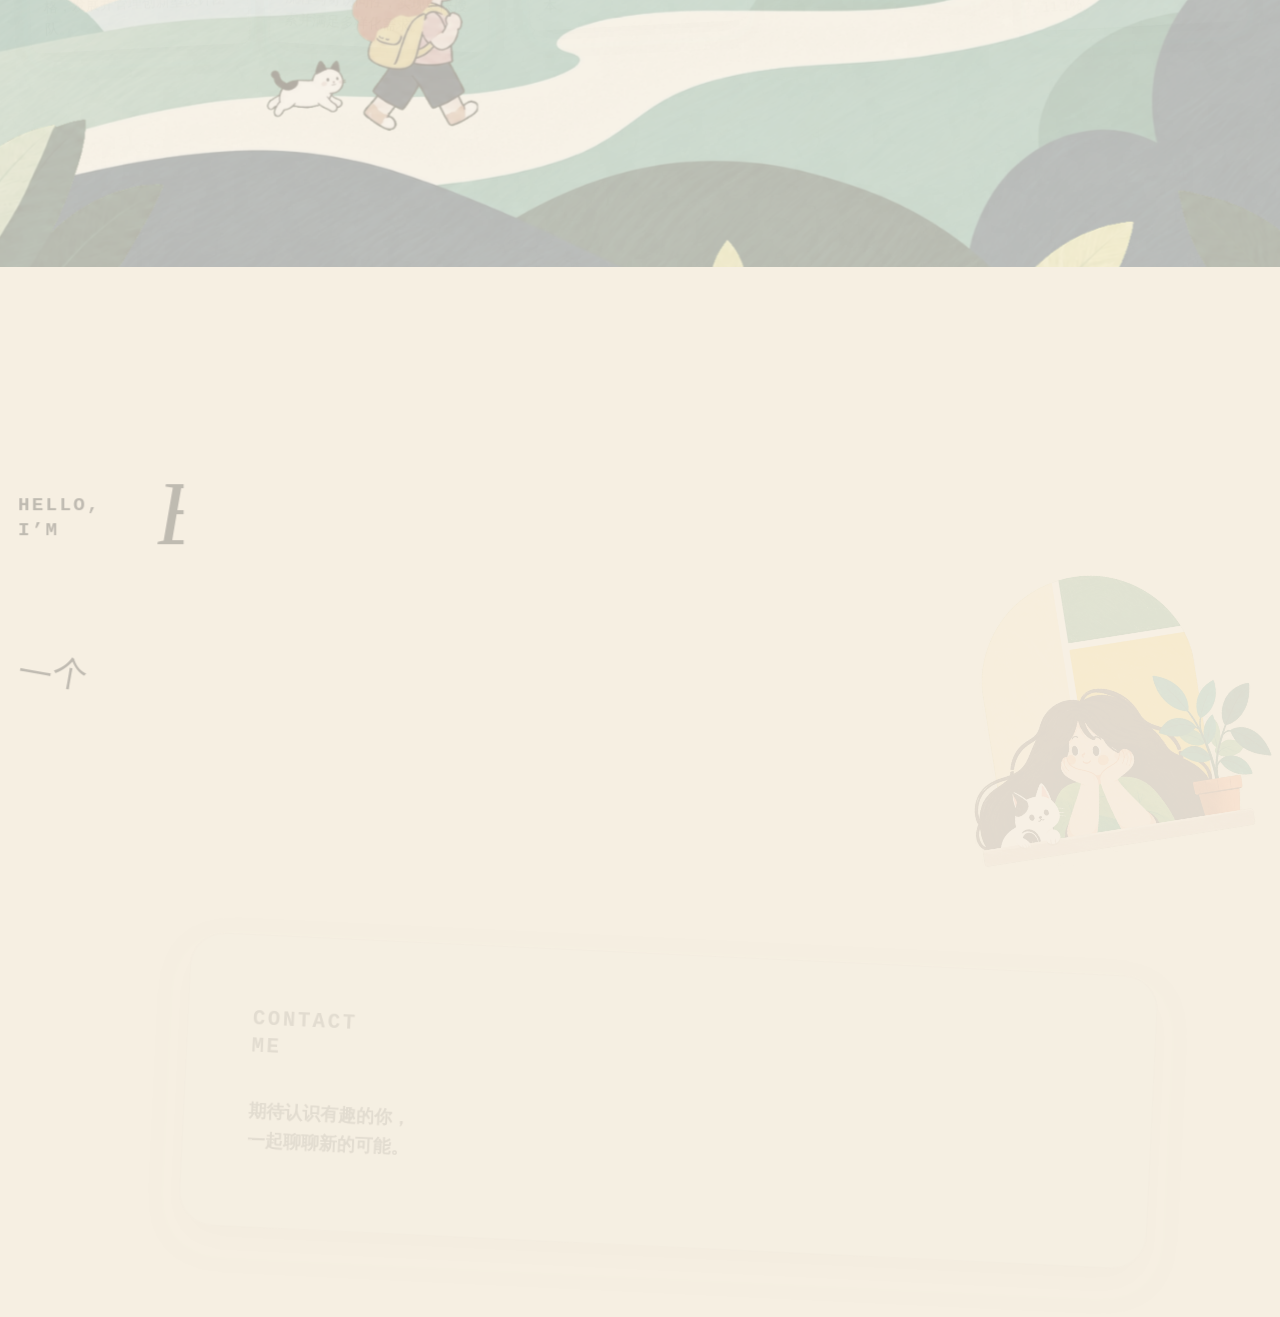
==== commit e38641e4: "Rename return controls to home" ====
--- a/index.html
+++ b/index.html
@@ -91,7 +91,7 @@
     <div class="project-modal__backdrop" data-project-close></div>
     <section class="project-modal__panel" role="dialog" aria-modal="true" aria-labelledby="projectModalTitle">
       <div class="project-modal__bar">
-        <button class="project-modal__back" type="button" data-project-close aria-label="返回作品集">← 返回作品集</button>
+        <button class="project-modal__back" type="button" data-project-close aria-label="返回首页">← 返回首页</button>
         <p id="projectModalTitle">Project Preview</p>
         <a class="project-modal__full" id="projectFullLink" href="./projects/sre-agent/">打开完整案例 ↗</a>
         <button class="project-modal__close" type="button" data-project-close aria-label="关闭项目预览">×</button>
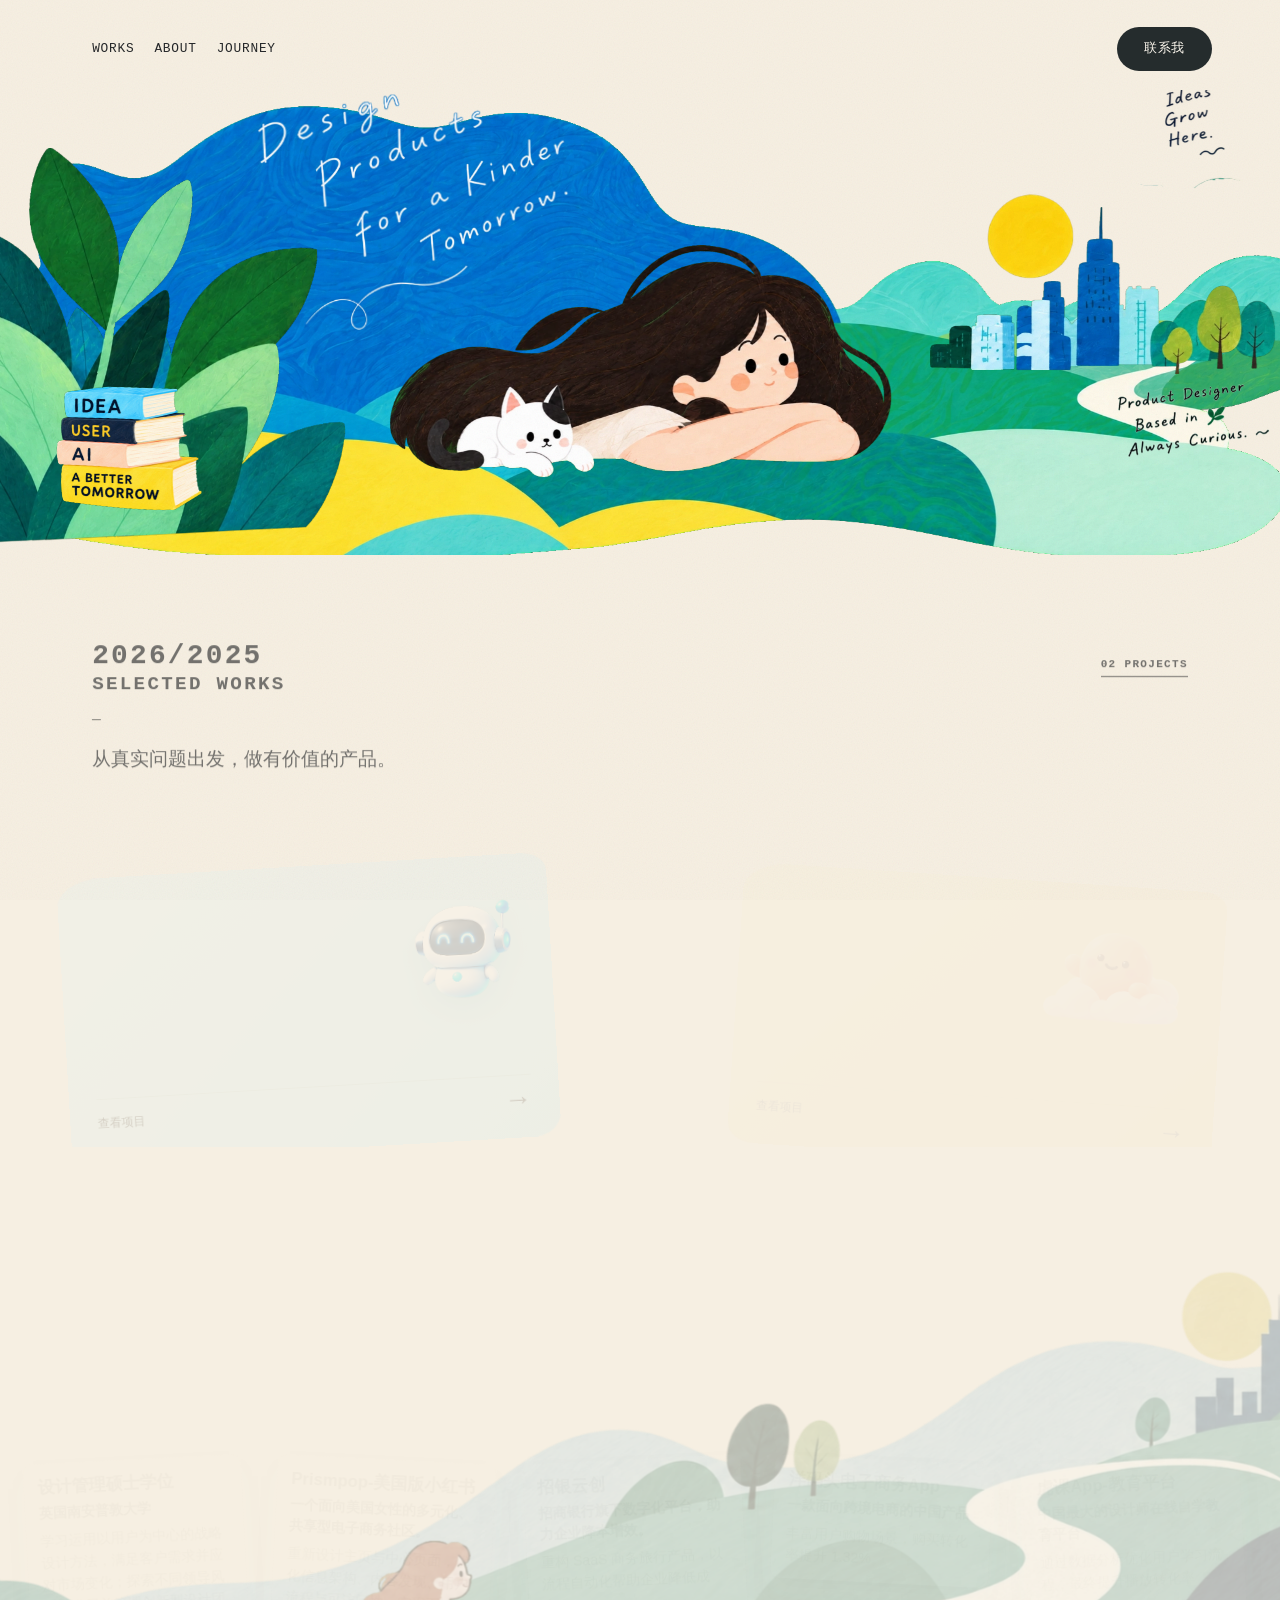
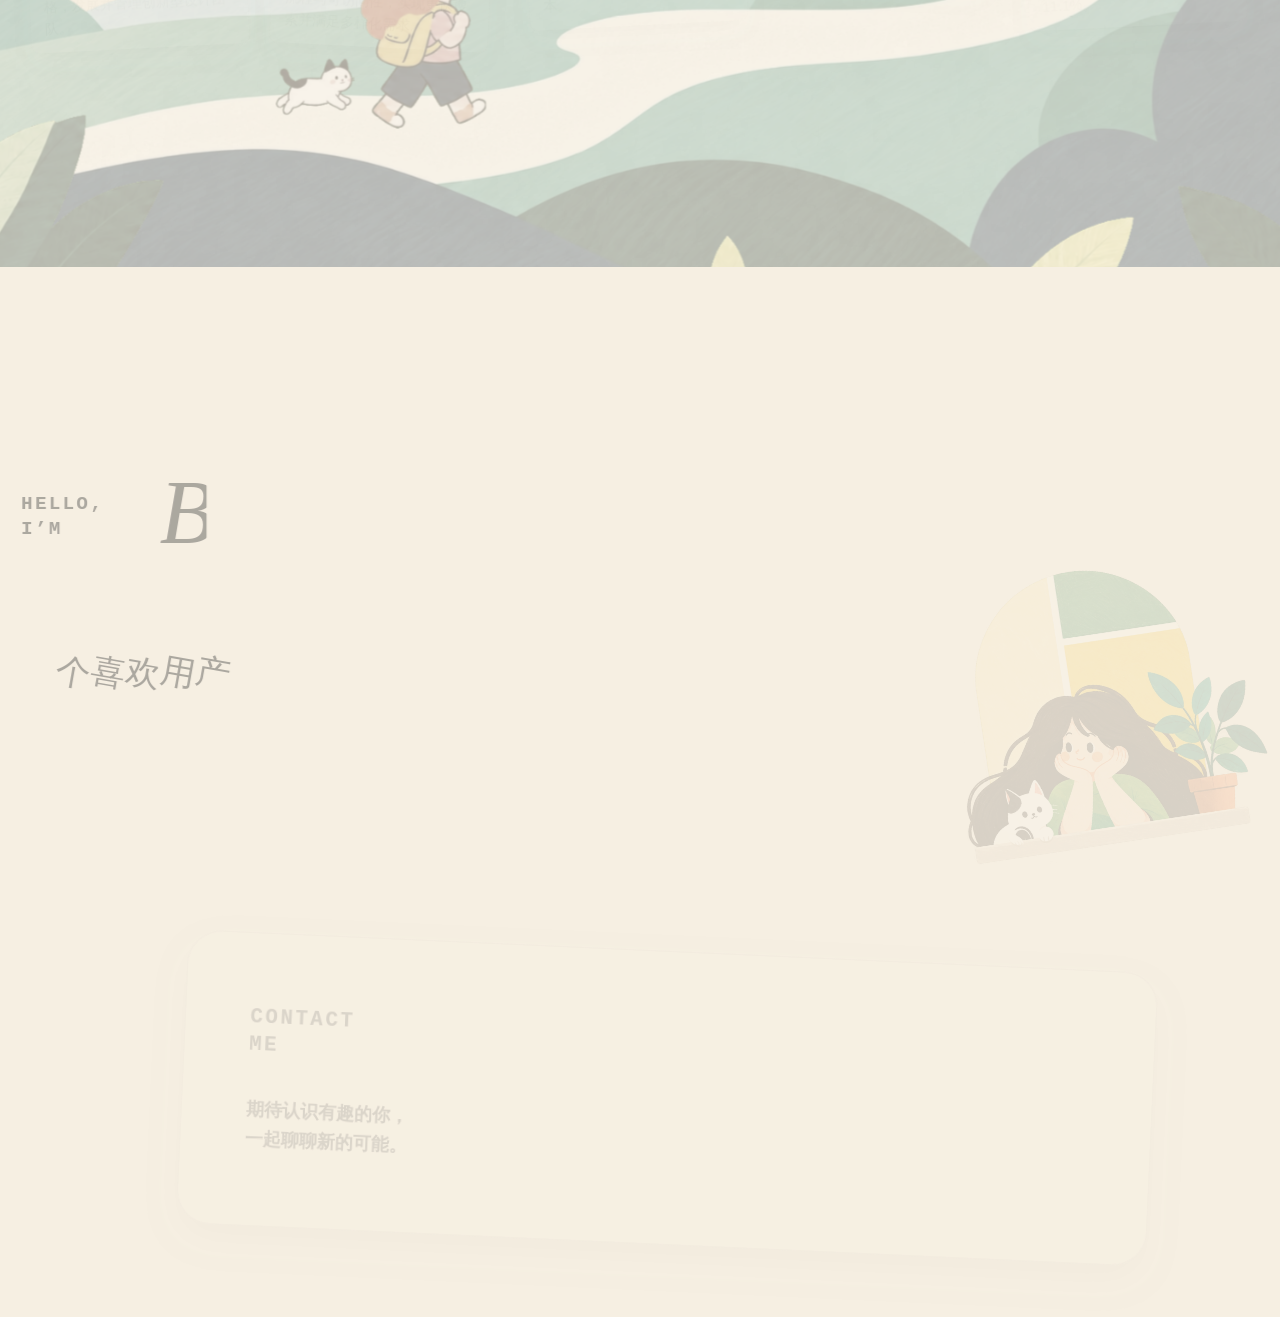
==== commit 12838d79: "Restore project preview from full case" ====
--- a/index.html
+++ b/index.html
@@ -136,7 +136,9 @@
       modal.dataset.tone = card.classList.contains("work-knowme") ? "knowme" : "sre";
       modalTitle.textContent = card.dataset.projectTitle || "Project Preview";
       frame.title = `${modalTitle.textContent} 案例预览`;
-      projectFullLink.href = card.href;
+      const fullCaseUrl = new URL(card.href);
+      fullCaseUrl.searchParams.set("from", "preview");
+      projectFullLink.href = fullCaseUrl.href;
       frame.src = projectUrl.href;
       updateProjectNavigation();
     }
@@ -148,6 +150,19 @@
         transform: `translate(${cardRect.left - panelRect.left}px, ${cardRect.top - panelRect.top}px) scale(${cardRect.width / panelRect.width}, ${cardRect.height / panelRect.height})`,
         borderRadius: getComputedStyle(card).borderRadius
       };
+    }
+
+    function restoreProjectPreview(index) {
+      const card = openers[index];
+      if (!card) return;
+      card.scrollIntoView({ behavior: "instant", block: "center" });
+      loadProject(index);
+      modal.setAttribute("aria-hidden", "false");
+      document.body.classList.add("project-modal-open");
+      pageContent.inert = true;
+      modal.classList.remove("is-opening", "is-closing");
+      modal.classList.add("is-revealing");
+      modalBackButton.focus({ preventScroll: true });
     }
 
     async function openProject(event) {
@@ -353,6 +368,15 @@
       if (event.key === "ArrowLeft" && !prevButton.disabled) switchProject(currentProjectIndex - 1);
       if (event.key === "ArrowRight" && !nextButton.disabled) switchProject(currentProjectIndex + 1);
     });
+
+    const previewSlug = new URLSearchParams(location.search).get("preview");
+    const previewIndex = previewSlug === "sre-agent" ? 0 : previewSlug === "knowme" ? 1 : undefined;
+    if (previewIndex !== undefined) {
+      const cleanUrl = new URL(location.href);
+      cleanUrl.searchParams.delete("preview");
+      history.replaceState(null, "", cleanUrl);
+      restoreProjectPreview(previewIndex);
+    }
   </script>
   <script src="./shared/hero-layers.js?v=3" defer></script>
   <script src="./shared/site-motion.js?v=4" defer></script>
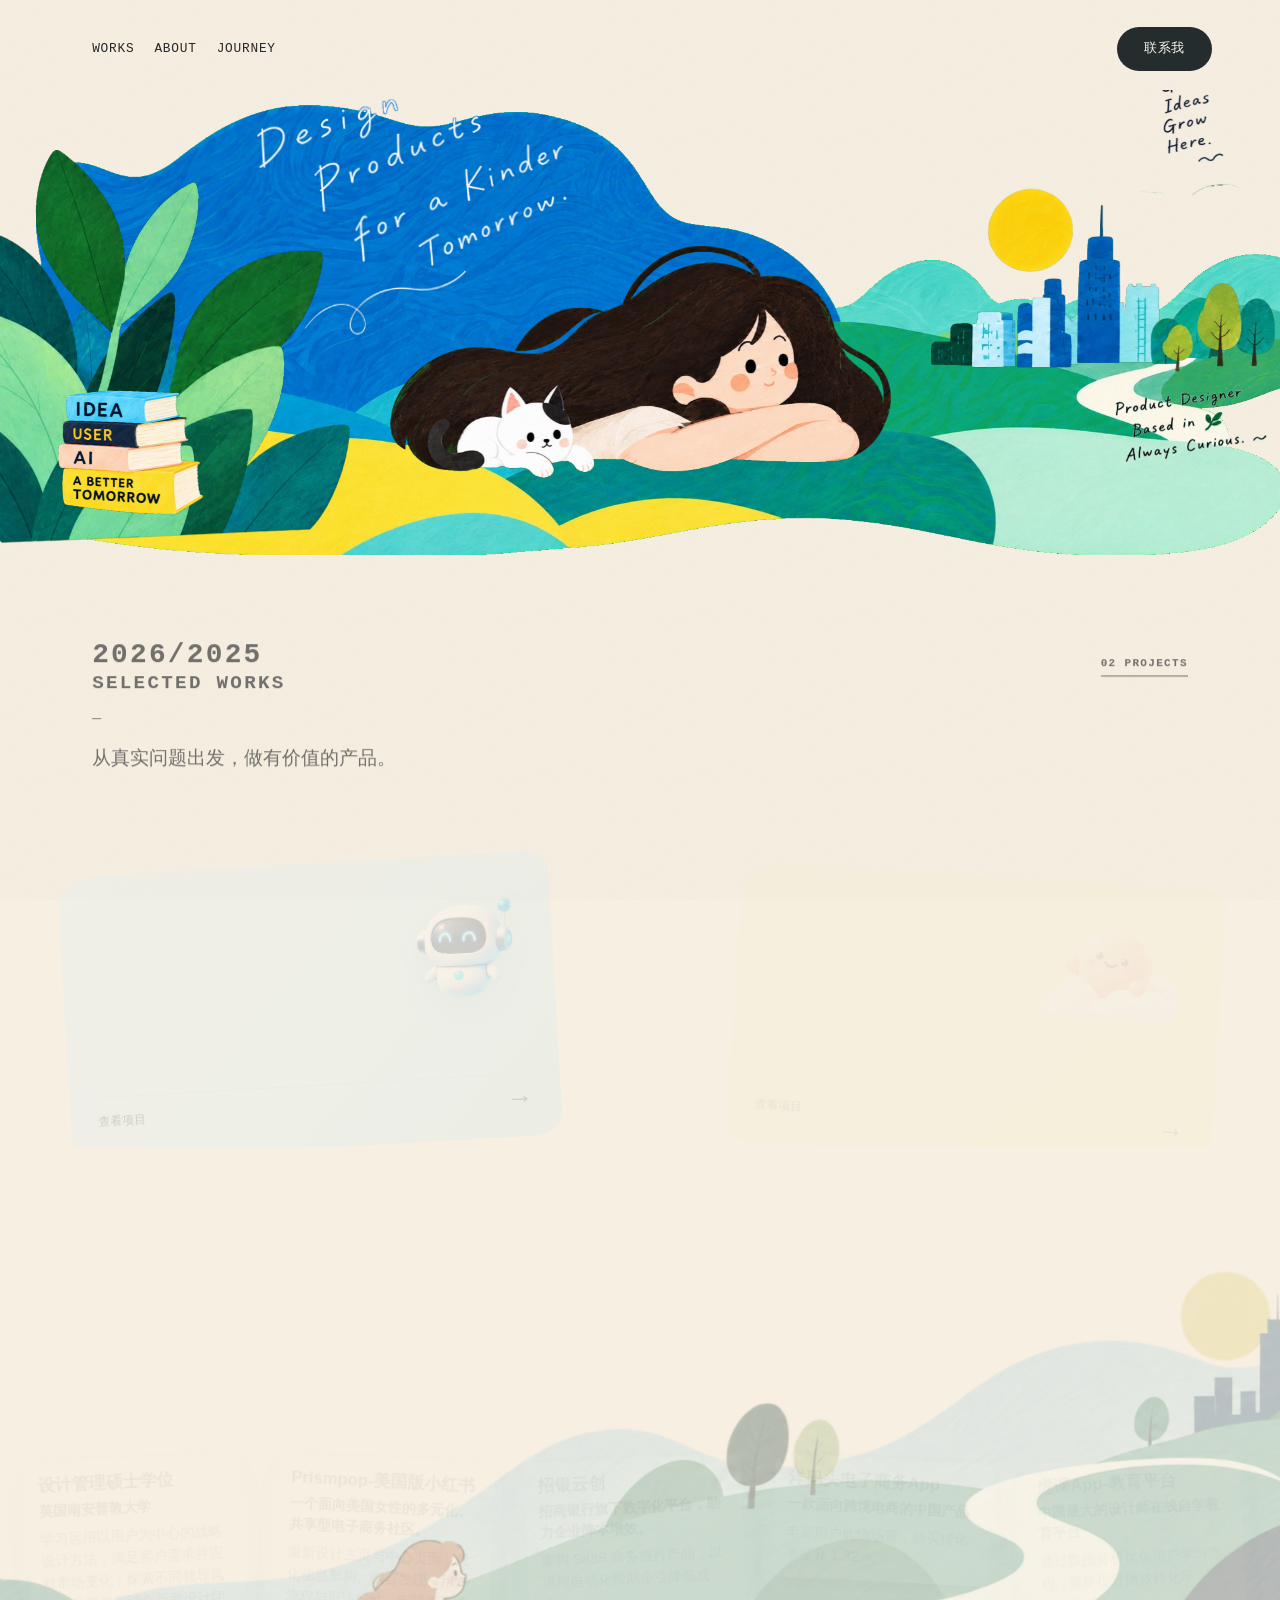
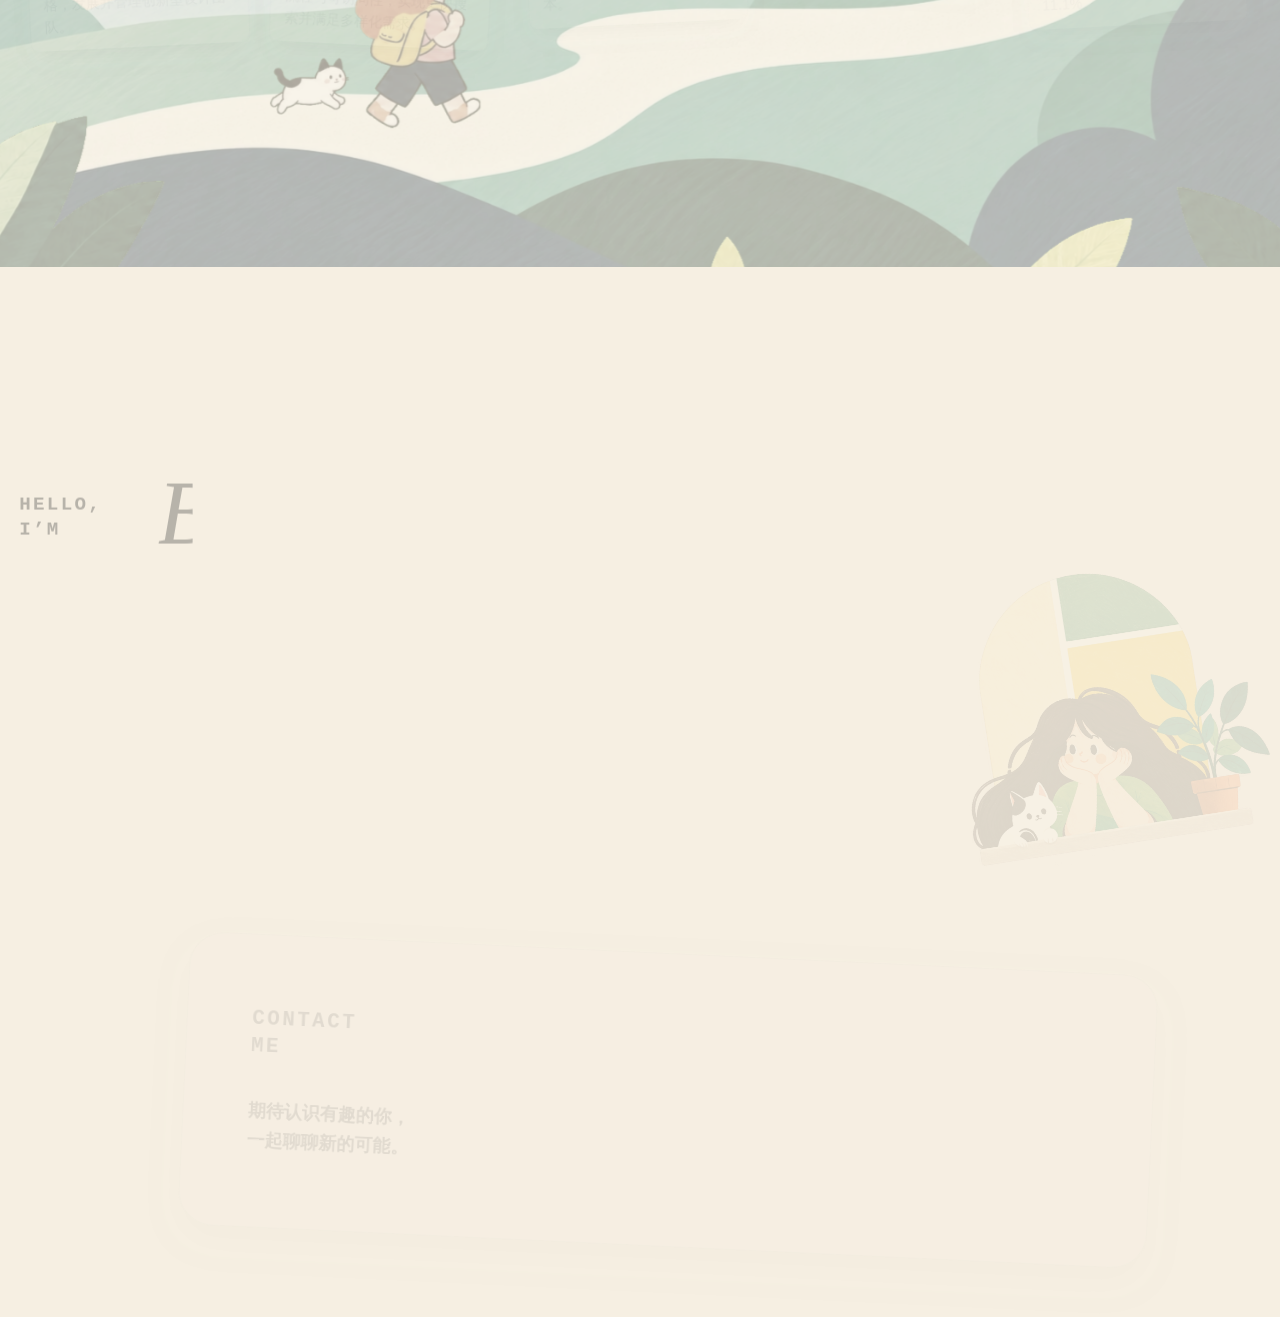
==== commit 6065a775: "Keep project previews and full cases in sync" ====
--- a/index.html
+++ b/index.html
@@ -8,7 +8,7 @@
   <title>Bingxin Du · 产品设计作品集</title>
   <link rel="icon" href="./shared/assets/favicon.svg" type="image/svg+xml">
   <link rel="preload" as="image" href="./shared/assets/hero-layers/final/05-background-terrain.webp" fetchpriority="high">
-  <link rel="stylesheet" href="./shared/portfolio.css?v=20260916-2">
+  <link rel="stylesheet" href="./shared/portfolio.css?v=20260916-3">
   <link rel="stylesheet" href="./shared/illustrated.css?v=53">
   <link rel="stylesheet" href="./shared/polish.css?v=1">
   <link rel="stylesheet" href="./shared/hero-layers.css?v=4">
@@ -91,7 +91,6 @@
     <div class="project-modal__backdrop" data-project-close></div>
     <section class="project-modal__panel" role="dialog" aria-modal="true" aria-labelledby="projectModalTitle">
       <div class="project-modal__bar">
-        <button class="project-modal__back" type="button" data-project-close aria-label="返回首页">← 返回首页</button>
         <p id="projectModalTitle">Project Preview</p>
         <a class="project-modal__full" id="projectFullLink" href="./projects/sre-agent/">打开完整案例 ↗</a>
         <button class="project-modal__close" type="button" data-project-close aria-label="关闭项目预览">×</button>
@@ -110,7 +109,6 @@
     const projectFullLink = document.getElementById("projectFullLink");
     const pageContent = document.querySelector(".illustrated-site");
     const closeButton = modal.querySelector(".project-modal__close");
-    const modalBackButton = modal.querySelector(".project-modal__back");
     const prevButton = modal.querySelector("[data-project-prev]");
     const nextButton = modal.querySelector("[data-project-next]");
     const openers = Array.from(document.querySelectorAll("[data-project-open]"));
@@ -129,15 +127,17 @@
       if (index < 0 || index >= openers.length) return;
       currentProjectIndex = index;
       const card = openers[currentProjectIndex];
+      const contentVersion = Date.now().toString(36);
       const projectUrl = new URL(card.href);
       projectUrl.searchParams.set("embed", "1");
-      projectUrl.searchParams.set("v", "20260916-1");
+      projectUrl.searchParams.set("v", contentVersion);
       lastFocusedProject = card;
       modal.dataset.tone = card.classList.contains("work-knowme") ? "knowme" : "sre";
       modalTitle.textContent = card.dataset.projectTitle || "Project Preview";
       frame.title = `${modalTitle.textContent} 案例预览`;
       const fullCaseUrl = new URL(card.href);
       fullCaseUrl.searchParams.set("from", "preview");
+      fullCaseUrl.searchParams.set("v", contentVersion);
       projectFullLink.href = fullCaseUrl.href;
       frame.src = projectUrl.href;
       updateProjectNavigation();
@@ -162,7 +162,7 @@
       pageContent.inert = true;
       modal.classList.remove("is-opening", "is-closing");
       modal.classList.add("is-revealing");
-      modalBackButton.focus({ preventScroll: true });
+      closeButton.focus({ preventScroll: true });
     }
 
     async function openProject(event) {
@@ -192,7 +192,7 @@
       window.clearTimeout(revealTimer);
       modal.classList.add("is-revealing");
       modal.classList.remove("is-opening");
-      modalBackButton.focus();
+      closeButton.focus();
     }
 
     async function closeProject() {
@@ -360,7 +360,7 @@
     document.addEventListener("keydown", (event) => {
       if (modal.getAttribute("aria-hidden") === "true") return;
       if (event.key === "Tab") {
-        const focusable = [modalBackButton, projectFullLink, closeButton, prevButton, nextButton, frame].filter((element) => !element.disabled);
+        const focusable = [projectFullLink, closeButton, prevButton, nextButton, frame].filter((element) => !element.disabled);
         if (event.shiftKey && document.activeElement === focusable[0]) { event.preventDefault(); focusable.at(-1).focus(); }
         else if (!event.shiftKey && document.activeElement === focusable.at(-1)) { event.preventDefault(); focusable[0].focus(); }
       }
--- a/shared/portfolio.css
+++ b/shared/portfolio.css
@@ -206,19 +206,6 @@
   text-transform: uppercase;
   color: #484c4b;
 }
-.project-modal__back {
-  flex: 0 0 auto;
-  min-height: 36px;
-  padding: 0 12px;
-  border: 1px solid var(--line);
-  border-radius: 999px;
-  background: #fff;
-  color: var(--ink);
-  cursor: pointer;
-  font: 700 12px/1.2 "Helvetica Neue", "PingFang SC", sans-serif;
-}
-.project-modal__back:hover { background: #f4f7f4; }
-.project-modal__back:focus-visible { outline: 3px solid rgba(65, 105, 245, .24); outline-offset: 3px; }
 .project-modal__close {
   width: 36px;
   height: 36px;
